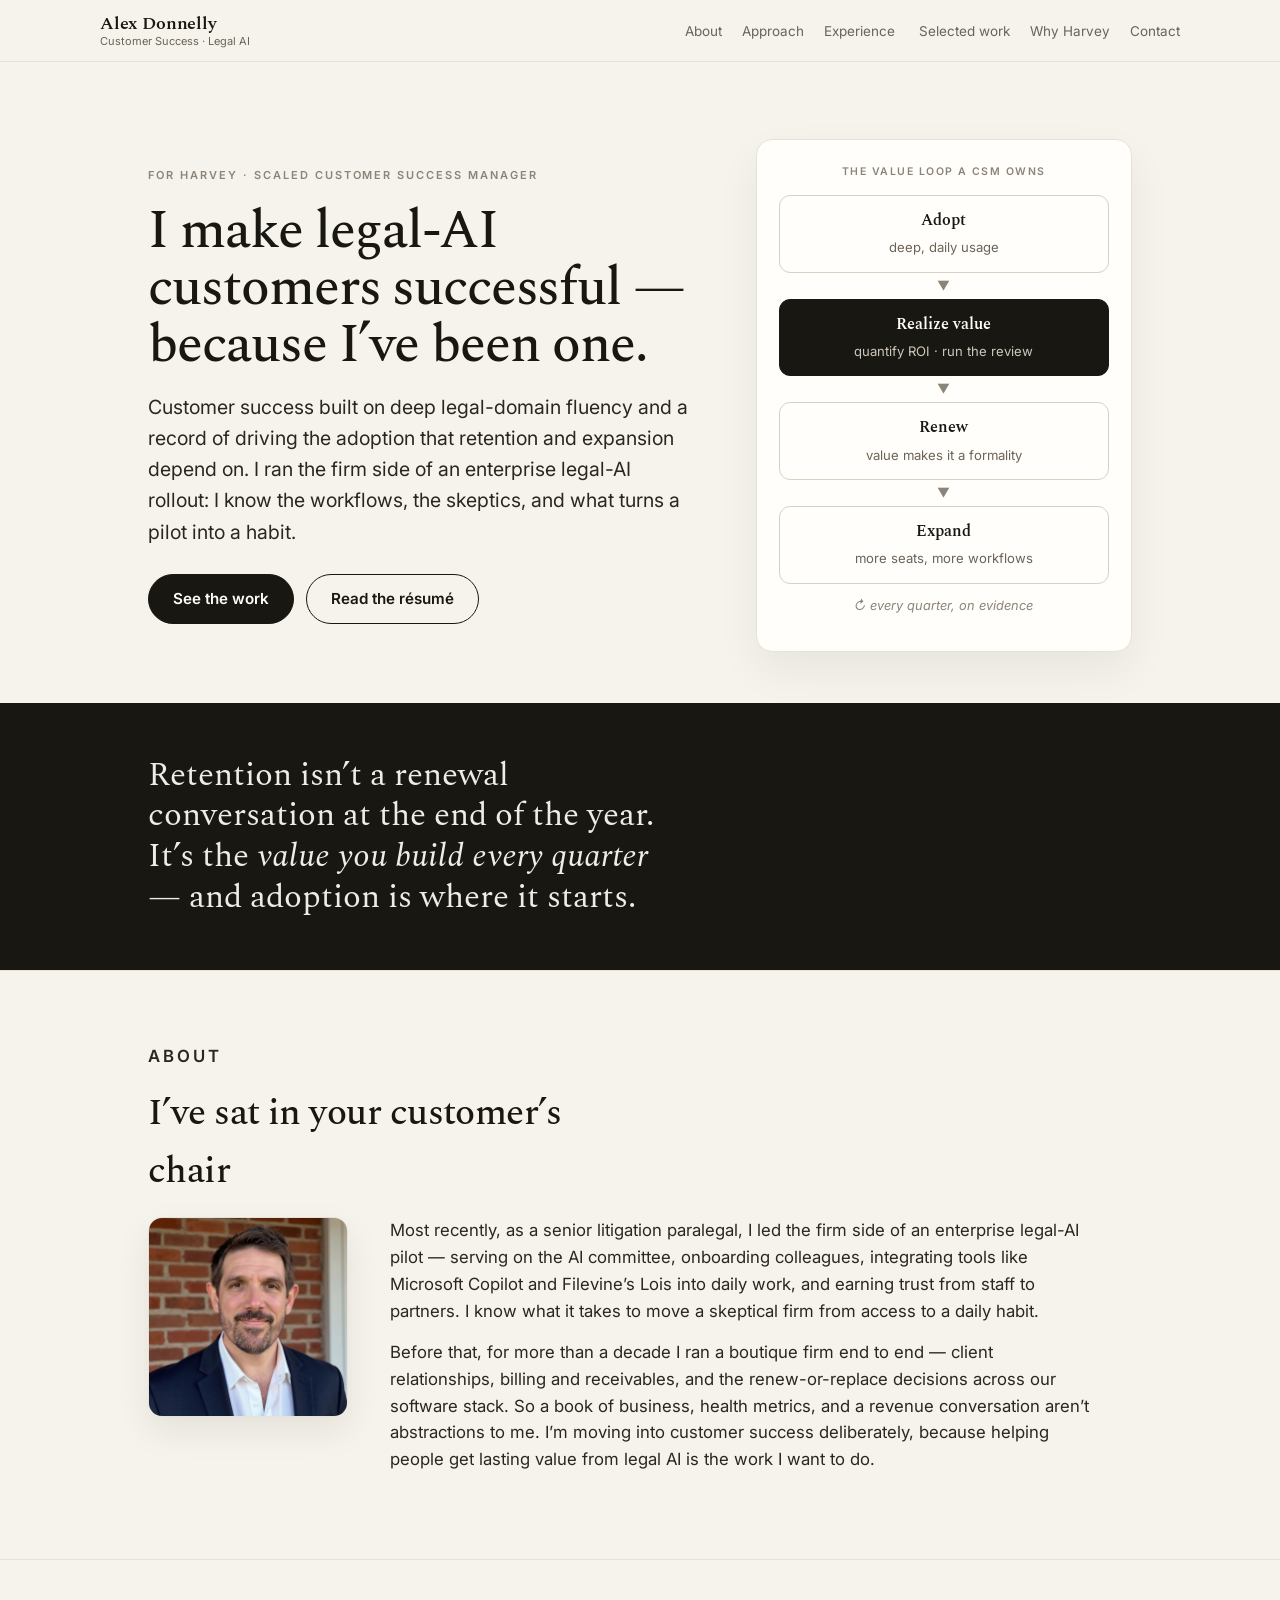
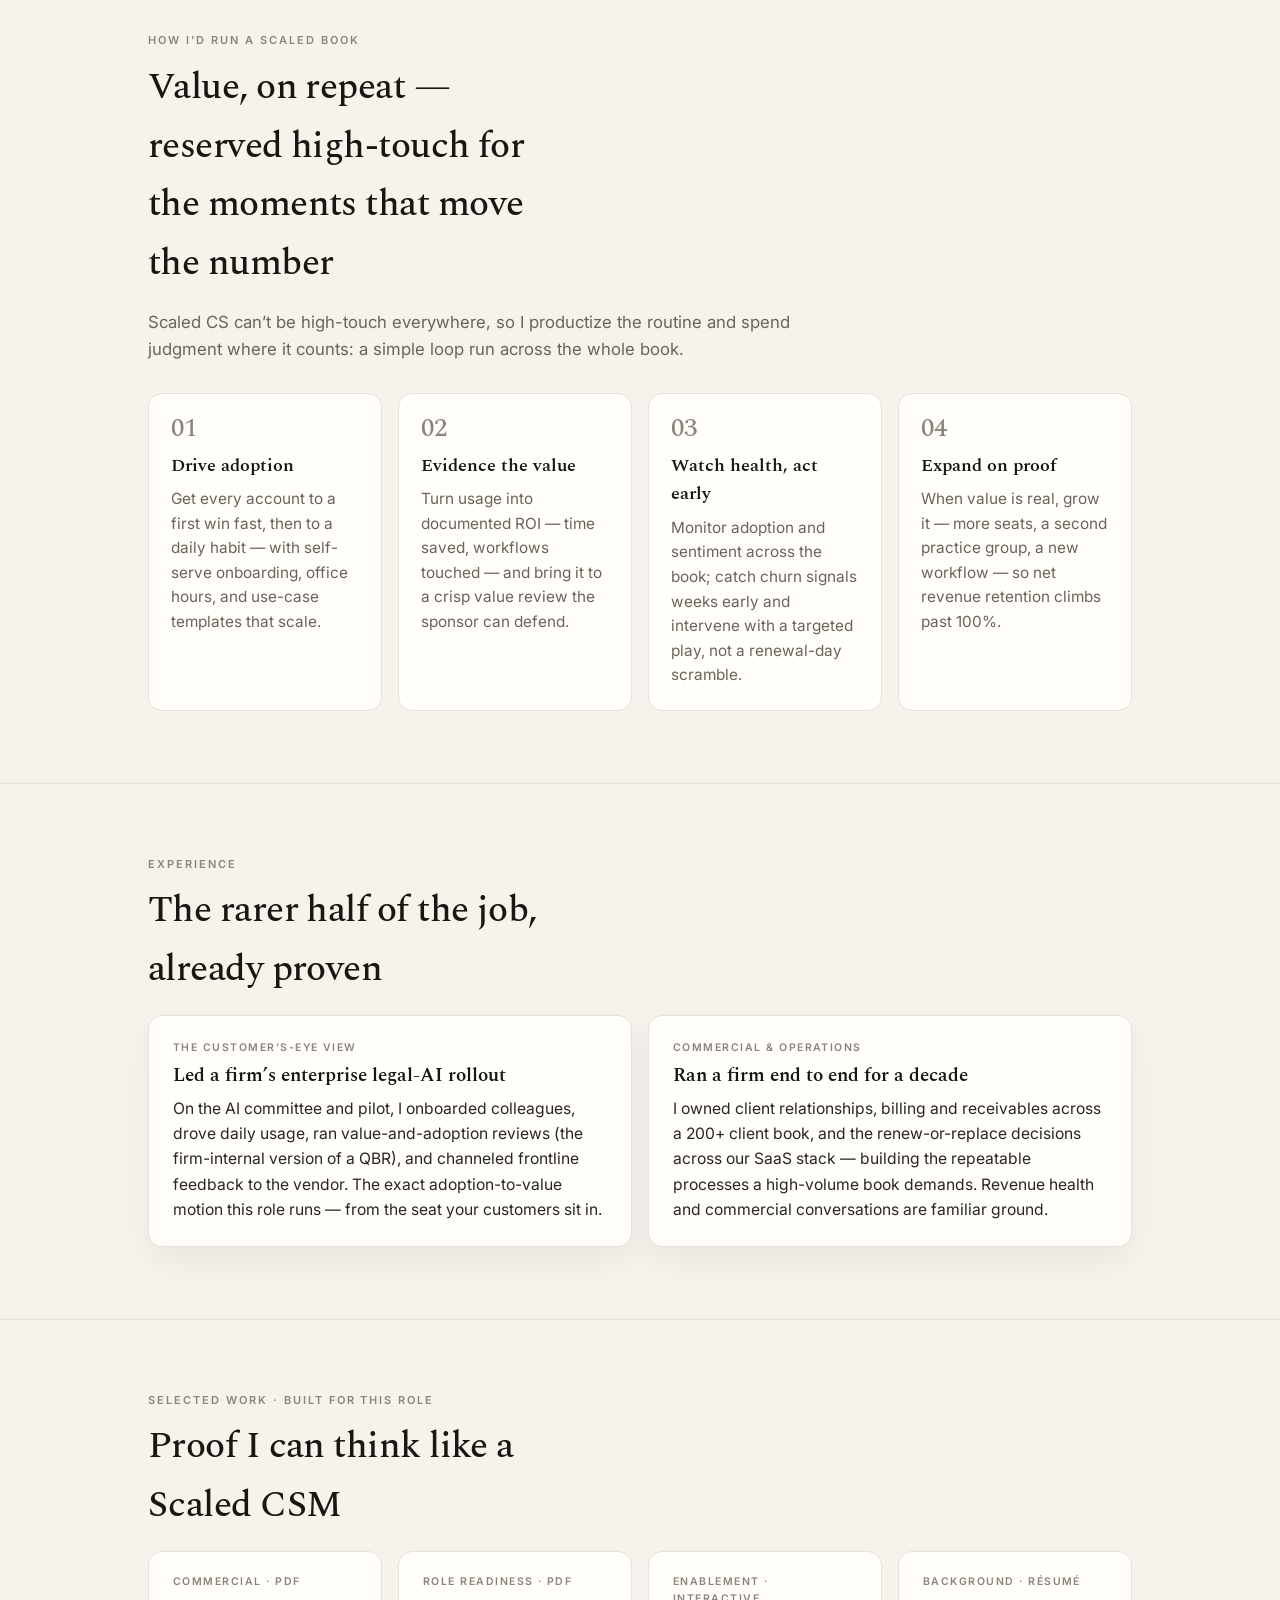
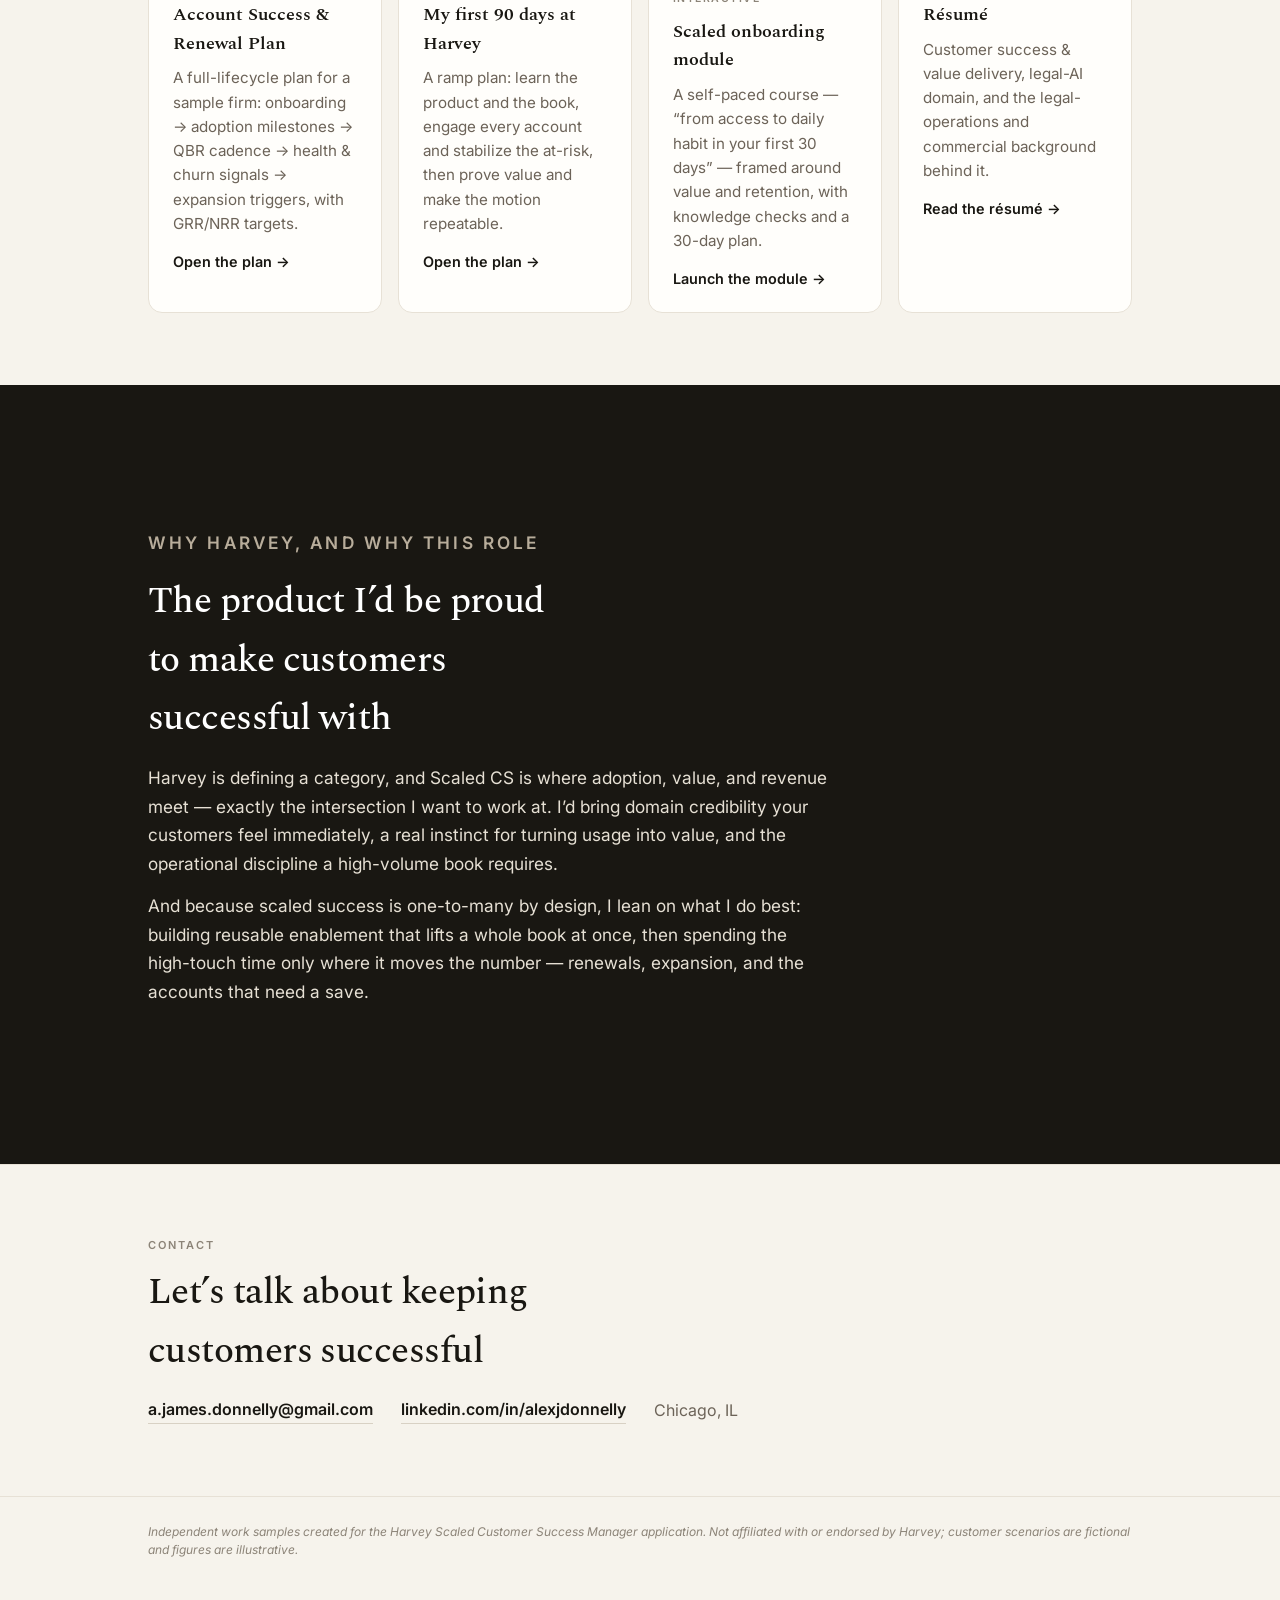
==== index.html @ f57d00ab "yes" ====
<!doctype html>
<html lang="en">
<head>
<meta charset="utf-8">
<meta name="viewport" content="width=device-width, initial-scale=1">
<title>Alex Donnelly — Customer Success for Legal AI</title>
<meta name="description" content="Customer success for legal AI: deep domain fluency plus a track record of driving the adoption that retention and expansion depend on. Application portfolio for Harvey's Scaled Customer Success Manager role.">
<link rel="preconnect" href="https://fonts.googleapis.com">
<link rel="preconnect" href="https://fonts.gstatic.com" crossorigin>
<link href="https://fonts.googleapis.com/css2?family=Spectral:wght@400;500;600&family=Inter:wght@400;500;600;700&display=swap" rel="stylesheet">
<style>
  :root{
    --ink:#191712;--ink-2:#23201a;--muted:#6c6358;--faint:#8c8478;--line:#e7e1d6;--line2:#d8d1c4;
    --bg:#f6f3ec;--paper:#fffefb;--tint:#efeadf;--cream:#efe9dd;
    --serif:'Spectral',Georgia,'Times New Roman',serif;
    --sans:'Inter',ui-sans-serif,system-ui,-apple-system,"Segoe UI",Arial,sans-serif;
  }
  *{box-sizing:border-box}
  html{scroll-behavior:smooth}
  body{margin:0;background:var(--bg);color:var(--ink);font-family:var(--sans);line-height:1.6;-webkit-font-smoothing:antialiased}
  a{color:inherit}
  .wrap{max-width:1080px;margin:0 auto;padding:0 clamp(20px,5vw,48px)}
  /* header */
  header.site{position:sticky;top:0;z-index:20;background:rgba(246,243,236,.9);backdrop-filter:blur(10px);border-bottom:1px solid var(--line)}
  .navrow{display:flex;align-items:center;justify-content:space-between;padding:14px 0}
  .logo{font-family:var(--serif);font-weight:600;font-size:18px;letter-spacing:-.01em;text-decoration:none;line-height:1.15}
  .logo small{display:block;font-family:var(--sans);font-weight:400;font-size:11px;color:var(--muted);letter-spacing:0}
  nav.main a{margin-left:20px;text-decoration:none;color:var(--muted);font-size:13.5px}
  nav.main a:hover{color:var(--ink)}
  @media(max-width:720px){nav.main{display:none}}
  /* buttons */
  .btn{display:inline-block;border-radius:99px;padding:12px 24px;font-weight:600;font-size:.95rem;text-decoration:none;border:1px solid var(--ink);transition:opacity .15s,background .15s}
  .btn.primary{background:var(--ink);color:var(--paper)}.btn.primary:hover{opacity:.88}
  .btn.ghost{background:none;color:var(--ink)}.btn.ghost:hover{background:var(--tint)}
  /* hero */
  .hero{display:grid;grid-template-columns:1.3fr .9fr;gap:clamp(28px,5vw,64px);align-items:center;padding:clamp(44px,6vw,80px) 0 clamp(34px,4vw,56px)}
  .eyebrow{font-size:11px;font-weight:600;letter-spacing:.18em;text-transform:uppercase;color:var(--faint);margin:0 0 18px}
  h1{font-family:var(--serif);font-weight:500;font-size:clamp(2rem,4.4vw,3.3rem);line-height:1.08;letter-spacing:-.02em;margin:0 0 18px}
  .lede{font-size:clamp(1.04rem,1.7vw,1.22rem);color:#2a2620;margin:0 0 26px;max-width:54ch}
  .btns{display:flex;flex-wrap:wrap;gap:12px}
  /* retention loop diagram */
  .loop{background:var(--paper);border:1px solid var(--line);border-radius:16px;padding:22px;box-shadow:0 18px 44px rgba(25,23,18,.06)}
  .loop .lk{font-size:10.5px;font-weight:600;letter-spacing:.14em;text-transform:uppercase;color:var(--faint);text-align:center;margin:2px 0 14px}
  .node{border:1px solid var(--line2);border-radius:11px;padding:12px 14px;text-align:center}
  .node strong{display:block;font-family:var(--serif);font-weight:600;font-size:1.02rem}
  .node span{font-size:.82rem;color:var(--muted)}
  .node.em{background:var(--ink);border-color:var(--ink)}
  .node.em strong{color:var(--paper)}.node.em span{color:#cfc8ba}
  .arrow{text-align:center;color:var(--faint);font-size:.8rem;line-height:1.1;margin:6px 0}
  .loop .repeat{text-align:center;font-size:.8rem;color:var(--faint);margin-top:12px;font-style:italic}
  @media(max-width:760px){.hero{grid-template-columns:1fr}.loop{max-width:420px}}
  /* bands */
  .band{background:var(--ink);color:#efece6}
  .band .wrap{padding:clamp(30px,4vw,52px) clamp(20px,5vw,48px)}
  .band p.statement{font-family:var(--serif);font-weight:400;font-size:clamp(1.3rem,2.6vw,2.05rem);line-height:1.25;margin:0;max-width:30ch}
  .band .statement em{font-style:italic}
  /* sections */
  section{padding:clamp(40px,6vw,72px) 0;border-top:1px solid var(--line)}
  .band{border-top:0}
  .sec-eyebrow{font-size:11px;font-weight:600;letter-spacing:.18em;text-transform:uppercase;color:var(--faint);margin:0 0 8px}
  h2{font-family:var(--serif);font-weight:500;font-size:clamp(1.55rem,3.2vw,2.3rem);letter-spacing:-.015em;margin:0 0 16px;max-width:22ch}
  .sec-lede{font-size:1.05rem;color:var(--muted);max-width:60ch;margin:0 0 30px}
  /* about */
  .about-layout{display:grid;grid-template-columns:200px 1fr;gap:clamp(22px,4vw,42px);align-items:start}
  .about-photo{width:100%;height:auto;border-radius:14px;border:1px solid var(--line);box-shadow:0 14px 34px rgba(25,23,18,.08)}
  .about p{font-size:1.05rem;color:#2a2620;max-width:64ch;margin:0 0 14px}
  @media(max-width:680px){.about-layout{grid-template-columns:1fr}.about-photo{max-width:190px}}
  /* numbered principle cards */
  .principles{display:grid;grid-template-columns:repeat(auto-fit,minmax(220px,1fr));gap:16px}
  .principle{background:var(--paper);border:1px solid var(--line);border-radius:14px;padding:22px}
  .principle .n{font-family:var(--serif);font-size:1.6rem;font-weight:500;color:var(--faint);line-height:1;margin:0 0 10px}
  .principle h3{font-family:var(--serif);font-weight:600;font-size:1.12rem;margin:0 0 7px}
  .principle p{margin:0;color:var(--muted);font-size:.96rem}
  /* experience tiles */
  .exp-grid{display:grid;grid-template-columns:repeat(auto-fit,minmax(280px,1fr));gap:16px}
  .exp{background:var(--paper);border:1px solid var(--line);border-radius:14px;padding:24px;box-shadow:0 14px 34px rgba(25,23,18,.05)}
  .exp .k{font-size:10.5px;font-weight:600;letter-spacing:.14em;text-transform:uppercase;color:var(--faint);margin:0 0 8px}
  .exp h3{font-family:var(--serif);font-weight:600;font-size:1.18rem;margin:0 0 9px;line-height:1.18}
  .exp p{margin:0 0 10px;color:#2a2620;font-size:.98rem}.exp p:last-child{margin-bottom:0}
  /* work tiles */
  .work{display:grid;grid-template-columns:repeat(auto-fit,minmax(230px,1fr));gap:16px}
  a.tile{display:flex;flex-direction:column;background:var(--paper);border:1px solid var(--line);border-radius:14px;padding:22px 24px;text-decoration:none;transition:border-color .15s,transform .15s,box-shadow .15s}
  a.tile:hover{border-color:var(--ink);transform:translateY(-3px);box-shadow:0 16px 36px rgba(25,23,18,.09)}
  .tile .k{font-size:10.5px;font-weight:600;letter-spacing:.14em;text-transform:uppercase;color:var(--faint);margin:0 0 10px}
  .tile h3{font-family:var(--serif);font-weight:600;font-size:1.12rem;margin:0 0 8px}
  .tile p{margin:0;color:var(--muted);font-size:.95rem}
  .tile .go{margin-top:14px;font-weight:600;font-size:.9rem}
  /* why (dark) */
  .why{background:var(--ink);color:#efece6;border-top:0}
  .why .wrap{padding:clamp(40px,6vw,72px) clamp(20px,5vw,48px)}
  .why .sec-eyebrow{color:#b8ad9b}
  .why h2{color:#fff}
  .why p{font-size:1.08rem;color:#e6e0d4;max-width:62ch;margin:0 0 14px;line-height:1.65}
  .why .note{font-size:.98rem;color:#c9c1b2;font-style:italic;border-left:2px solid #4a4439;padding-left:16px;margin-top:18px}
  /* contact */
  .contact{display:flex;flex-wrap:wrap;gap:14px 28px;align-items:center}
  .contact a{font-weight:600;text-decoration:none;border-bottom:1px solid var(--line2);padding-bottom:1px}
  .contact a:hover{border-color:var(--ink)}
  footer{border-top:1px solid var(--line);padding:26px 0 50px;color:var(--faint);font-size:12px;font-style:italic;line-height:1.5}
</style>
</head>
<body>
  <header class="site"><div class="wrap navrow">
    <a class="logo" href="#top">Alex Donnelly<small>Customer Success &middot; Legal AI</small></a>
    <nav class="main">
      <a href="#about">About</a><a href="#approach">Approach</a><a href="#experience">Experience</a>
      <a href="#work">Selected work</a><a href="#why">Why Harvey</a><a href="#contact">Contact</a>
    </nav>
  </div></header>

  <main id="top">
    <!-- HERO -->
    <div class="wrap">
      <section class="hero" style="border-top:0">
        <div>
          <p class="eyebrow">For Harvey &middot; Scaled Customer Success Manager</p>
          <h1>I make legal-AI customers successful &mdash; because I&rsquo;ve been one.</h1>
          <p class="lede">Customer success built on deep legal-domain fluency and a record of driving the adoption that retention and expansion depend on. I ran the firm side of an enterprise legal-AI rollout: I know the workflows, the skeptics, and what turns a pilot into a habit.</p>
          <div class="btns">
            <a class="btn primary" href="#work">See the work</a>
            <a class="btn ghost" href="resume.html">Read the r&eacute;sum&eacute;</a>
          </div>
        </div>
        <aside class="loop" aria-label="The customer value loop">
          <p class="lk">The value loop a CSM owns</p>
          <div class="node"><strong>Adopt</strong><span>deep, daily usage</span></div>
          <div class="arrow">&#9660;</div>
          <div class="node em"><strong>Realize value</strong><span>quantify ROI &middot; run the review</span></div>
          <div class="arrow">&#9660;</div>
          <div class="node"><strong>Renew</strong><span>value makes it a formality</span></div>
          <div class="arrow">&#9660;</div>
          <div class="node"><strong>Expand</strong><span>more seats, more workflows</span></div>
          <p class="repeat">&#8635; every quarter, on evidence</p>
        </aside>
      </section>
    </div>

    <!-- THESIS BAND -->
    <div class="band"><div class="wrap">
      <p class="statement">Retention isn&rsquo;t a renewal conversation at the end of the year. It&rsquo;s the <em>value you build every quarter</em> &mdash; and adoption is where it starts.</p>
    </div></div>

    <!-- ABOUT -->
    <section id="about"><div class="wrap about">
      <p class="sec-eyebrow">About</p>
      <h2>I&rsquo;ve sat in your customer&rsquo;s chair</h2>
      <div class="about-layout">
        <img class="about-photo" src="headshot.jpg" alt="Portrait of Alex Donnelly" width="200" height="200" loading="lazy">
        <div>
          <p>Most recently, as a senior litigation paralegal, I led the firm side of an enterprise legal-AI pilot &mdash; serving on the AI committee, onboarding colleagues, integrating tools like Microsoft Copilot and Filevine&rsquo;s Lois into daily work, and earning trust from staff to partners. I know what it takes to move a skeptical firm from access to a daily habit.</p>
          <p>Before that, for more than a decade I ran a boutique firm end to end &mdash; client relationships, billing and receivables, and the renew-or-replace decisions across our software stack. So a book of business, health metrics, and a revenue conversation aren&rsquo;t abstractions to me. I&rsquo;m moving into customer success deliberately, because helping people get lasting value from legal AI is the work I want to do.</p>
        </div>
      </div>
    </div></section>

    <!-- APPROACH -->
    <section id="approach"><div class="wrap">
      <p class="sec-eyebrow">How I&rsquo;d run a scaled book</p>
      <h2>Value, on repeat &mdash; reserved high-touch for the moments that move the number</h2>
      <p class="sec-lede">Scaled CS can&rsquo;t be high-touch everywhere, so I productize the routine and spend judgment where it counts: a simple loop run across the whole book.</p>
      <div class="principles">
        <div class="principle"><p class="n">01</p><h3>Drive adoption</h3><p>Get every account to a first win fast, then to a daily habit &mdash; with self-serve onboarding, office hours, and use-case templates that scale.</p></div>
        <div class="principle"><p class="n">02</p><h3>Evidence the value</h3><p>Turn usage into documented ROI &mdash; time saved, workflows touched &mdash; and bring it to a crisp value review the sponsor can defend.</p></div>
        <div class="principle"><p class="n">03</p><h3>Watch health, act early</h3><p>Monitor adoption and sentiment across the book; catch churn signals weeks early and intervene with a targeted play, not a renewal-day scramble.</p></div>
        <div class="principle"><p class="n">04</p><h3>Expand on proof</h3><p>When value is real, grow it &mdash; more seats, a second practice group, a new workflow &mdash; so net revenue retention climbs past 100%.</p></div>
      </div>
    </div></section>

    <!-- EXPERIENCE -->
    <section id="experience"><div class="wrap">
      <p class="sec-eyebrow">Experience</p>
      <h2>The rarer half of the job, already proven</h2>
      <div class="exp-grid">
        <article class="exp">
          <p class="k">The customer&rsquo;s-eye view</p>
          <h3>Led a firm&rsquo;s enterprise legal-AI rollout</h3>
          <p>On the AI committee and pilot, I onboarded colleagues, drove daily usage, ran value-and-adoption reviews (the firm-internal version of a QBR), and channeled frontline feedback to the vendor. The exact adoption-to-value motion this role runs &mdash; from the seat your customers sit in.</p>
        </article>
        <article class="exp">
          <p class="k">Commercial &amp; operations</p>
          <h3>Ran a firm end to end for a decade</h3>
          <p>I owned client relationships, billing and receivables across a 200+ client book, and the renew-or-replace decisions across our SaaS stack &mdash; building the repeatable processes a high-volume book demands. Revenue health and commercial conversations are familiar ground.</p>
        </article>
      </div>
    </div></section>

    <!-- SELECTED WORK -->
    <section id="work"><div class="wrap">
      <p class="sec-eyebrow">Selected work &middot; built for this role</p>
      <h2>Proof I can think like a Scaled CSM</h2>
      <div class="work">
        <a class="tile" href="account-success-plan.pdf">
          <span class="k">Commercial &middot; PDF</span>
          <h3>Account Success &amp; Renewal Plan</h3>
          <p>A full-lifecycle plan for a sample firm: onboarding &rarr; adoption milestones &rarr; QBR cadence &rarr; health &amp; churn signals &rarr; expansion triggers, with GRR/NRR targets.</p>
          <span class="go">Open the plan &rarr;</span>
        </a>
        <a class="tile" href="first-90-days.pdf">
          <span class="k">Role readiness &middot; PDF</span>
          <h3>My first 90 days at Harvey</h3>
          <p>A ramp plan: learn the product and the book, engage every account and stabilize the at-risk, then prove value and make the motion repeatable.</p>
          <span class="go">Open the plan &rarr;</span>
        </a>
        <a class="tile" href="onboarding-module.html">
          <span class="k">Enablement &middot; Interactive</span>
          <h3>Scaled onboarding module</h3>
          <p>A self-paced course &mdash; &ldquo;from access to daily habit in your first 30 days&rdquo; &mdash; framed around value and retention, with knowledge checks and a 30-day plan.</p>
          <span class="go">Launch the module &rarr;</span>
        </a>
        <a class="tile" href="resume.html">
          <span class="k">Background &middot; R&eacute;sum&eacute;</span>
          <h3>R&eacute;sum&eacute;</h3>
          <p>Customer success &amp; value delivery, legal-AI domain, and the legal-operations and commercial background behind it.</p>
          <span class="go">Read the r&eacute;sum&eacute; &rarr;</span>
        </a>
      </div>
    </div></section>

    <!-- WHY (dark) -->
    <section id="why" class="why"><div class="wrap">
      <p class="sec-eyebrow">Why Harvey, and why this role</p>
      <h2>The product I&rsquo;d be proud to make customers successful with</h2>
      <p>Harvey is defining a category, and Scaled CS is where adoption, value, and revenue meet &mdash; exactly the intersection I want to work at. I&rsquo;d bring domain credibility your customers feel immediately, a real instinct for turning usage into value, and the operational discipline a high-volume book requires.</p>
      <p>And because scaled success is one-to-many by design, I lean on what I do best: building reusable enablement that lifts a whole book at once, then spending the high-touch time only where it moves the number &mdash; renewals, expansion, and the accounts that need a save.</p>
    </div></section>

    <!-- CONTACT -->
    <section id="contact"><div class="wrap">
      <p class="sec-eyebrow">Contact</p>
      <h2>Let&rsquo;s talk about keeping customers successful</h2>
      <div class="contact">
        <a href="mailto:a.james.donnelly@gmail.com">a.james.donnelly@gmail.com</a>
        <a href="https://www.linkedin.com/in/alexjdonnelly">linkedin.com/in/alexjdonnelly</a>
        <span style="color:var(--muted)">Chicago, IL</span>
      </div>
    </div></section>
  </main>

  <footer><div class="wrap">
    Independent work samples created for the Harvey Scaled Customer Success Manager application. Not affiliated with or endorsed by Harvey; customer scenarios are fictional and figures are illustrative.
  </div></footer>
</body>
</html>
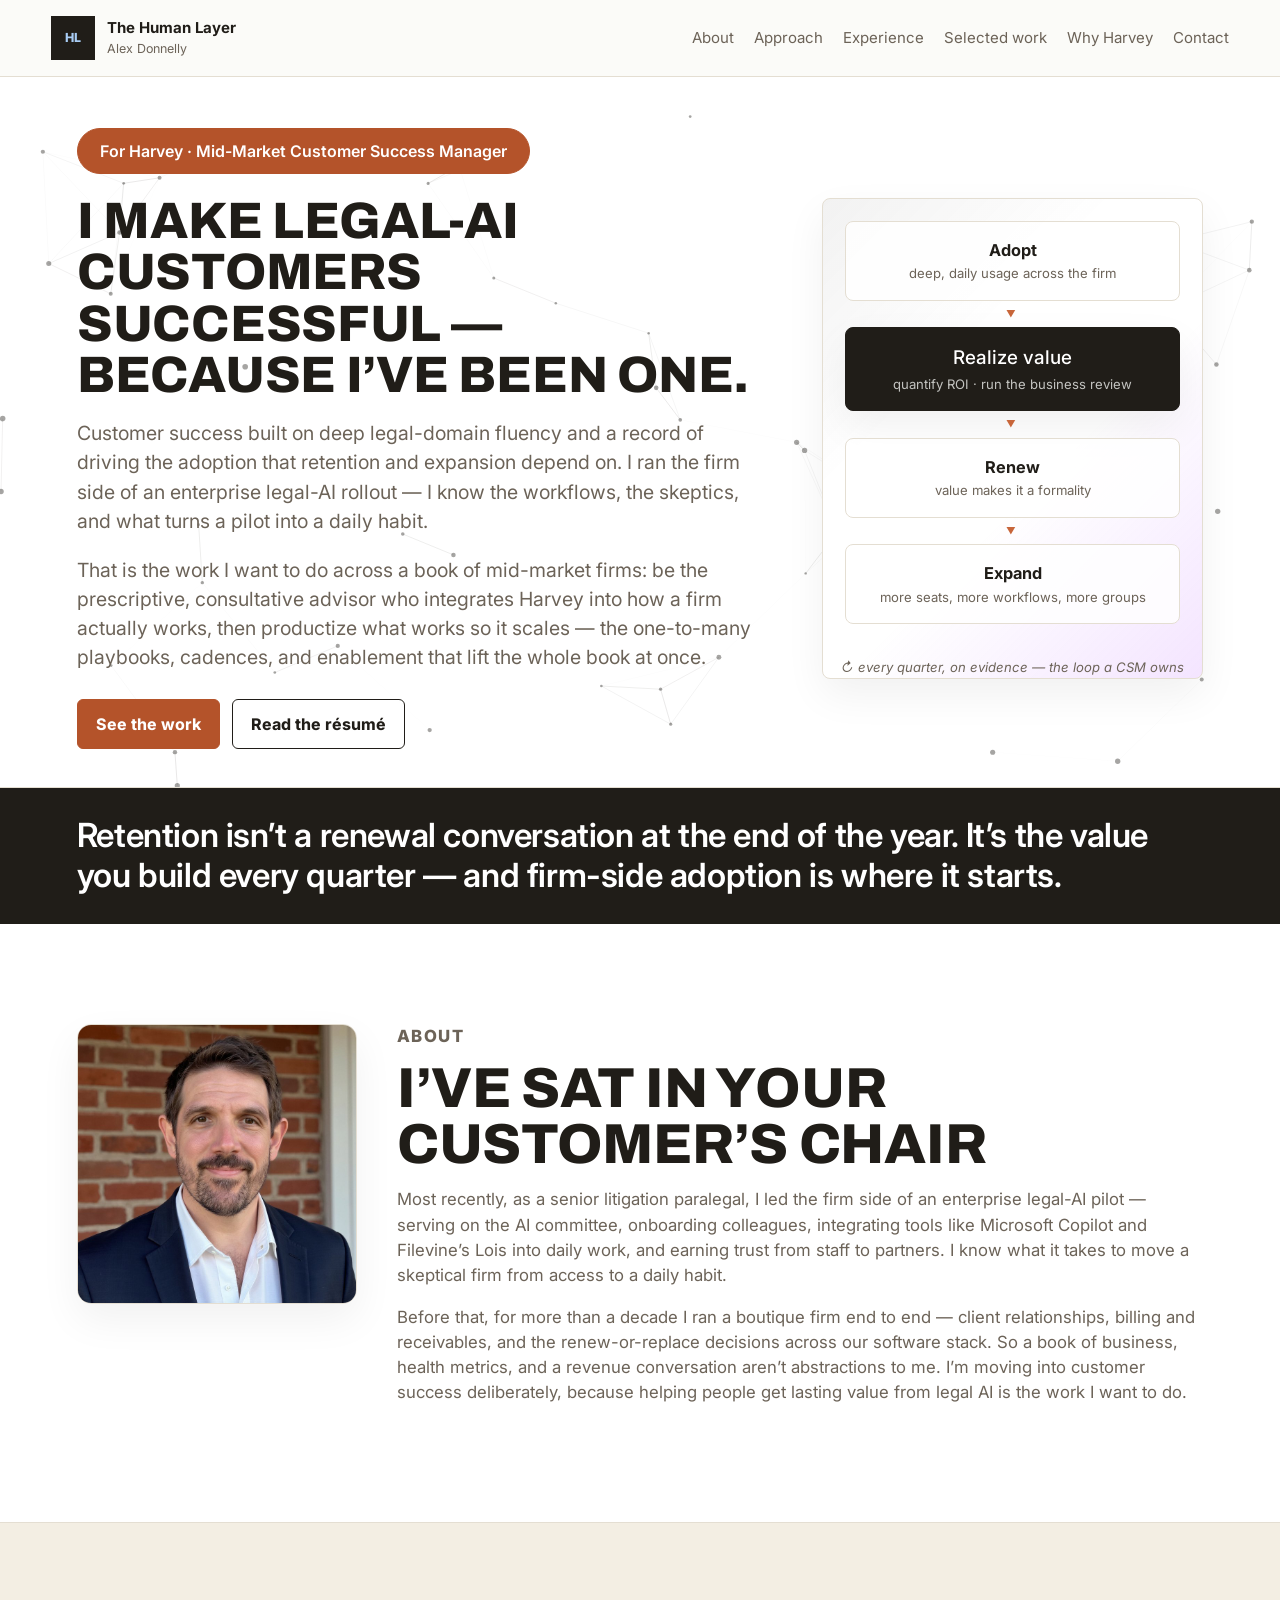
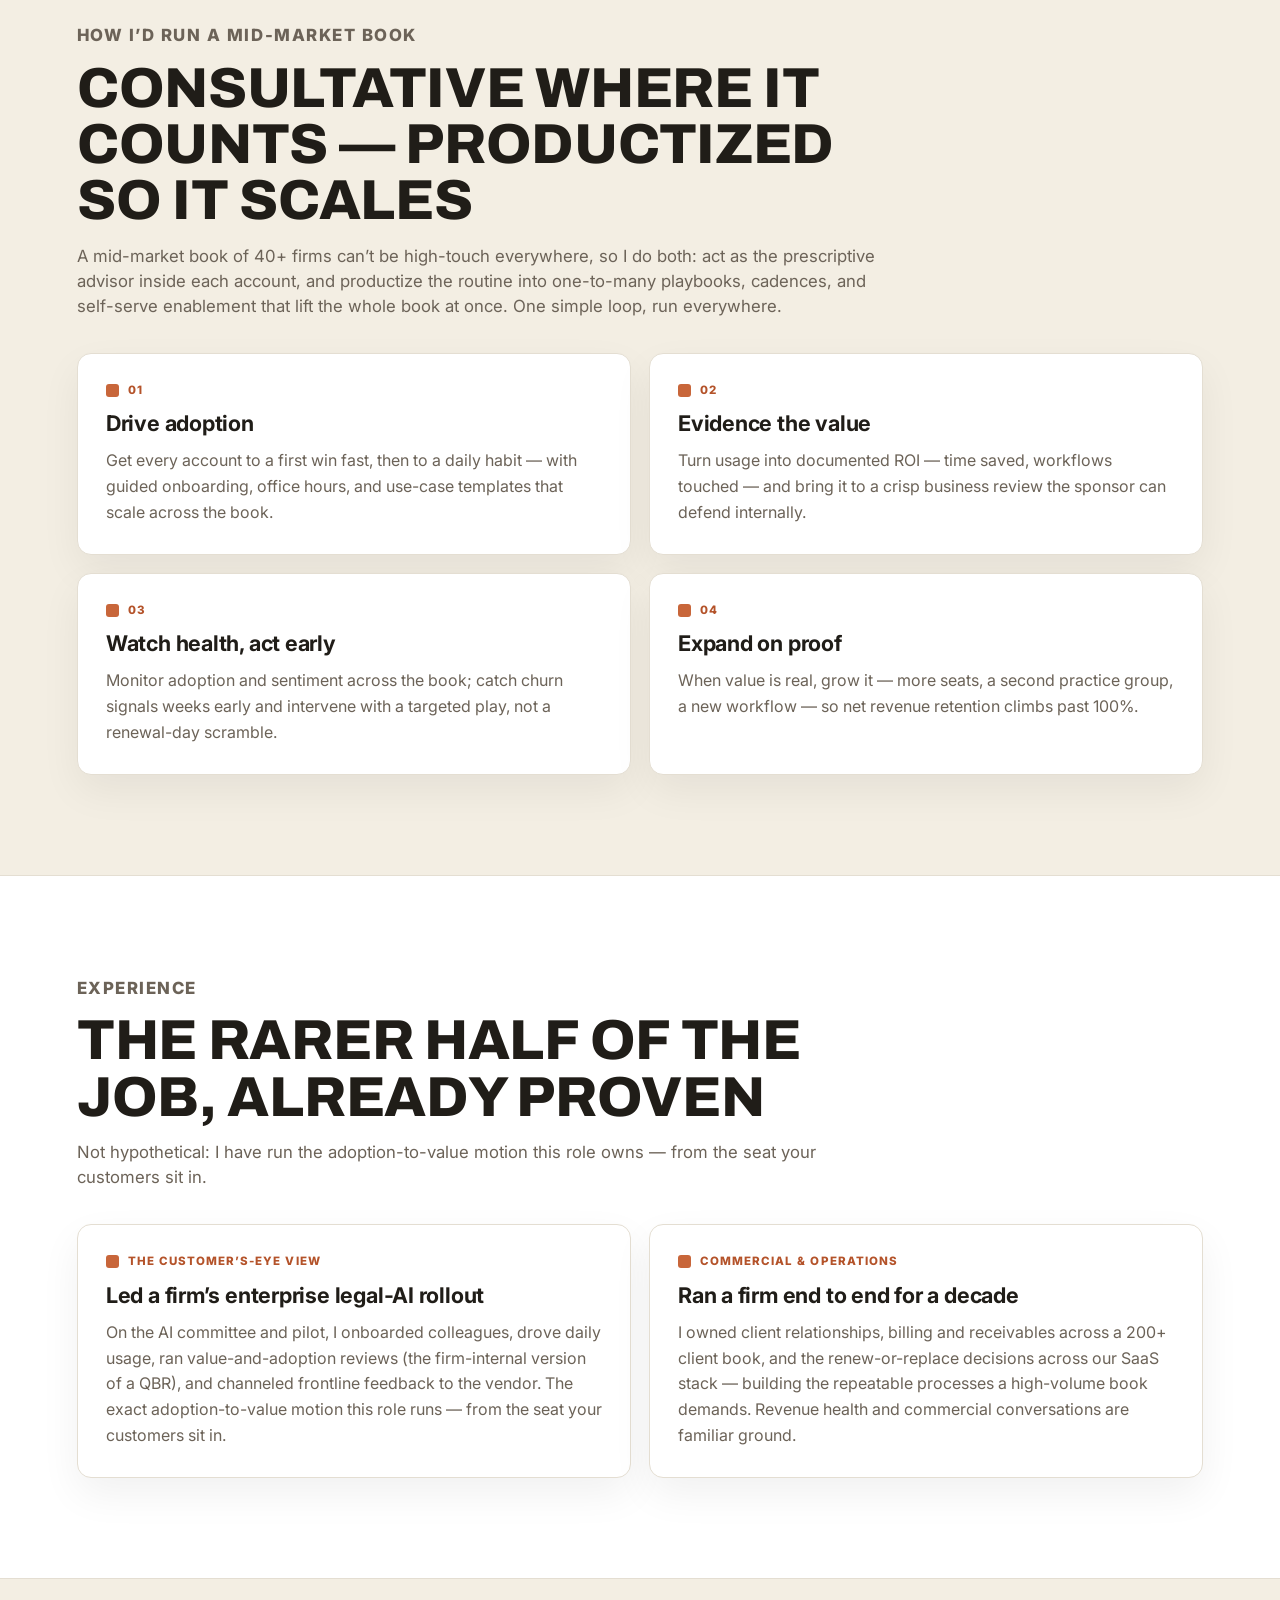
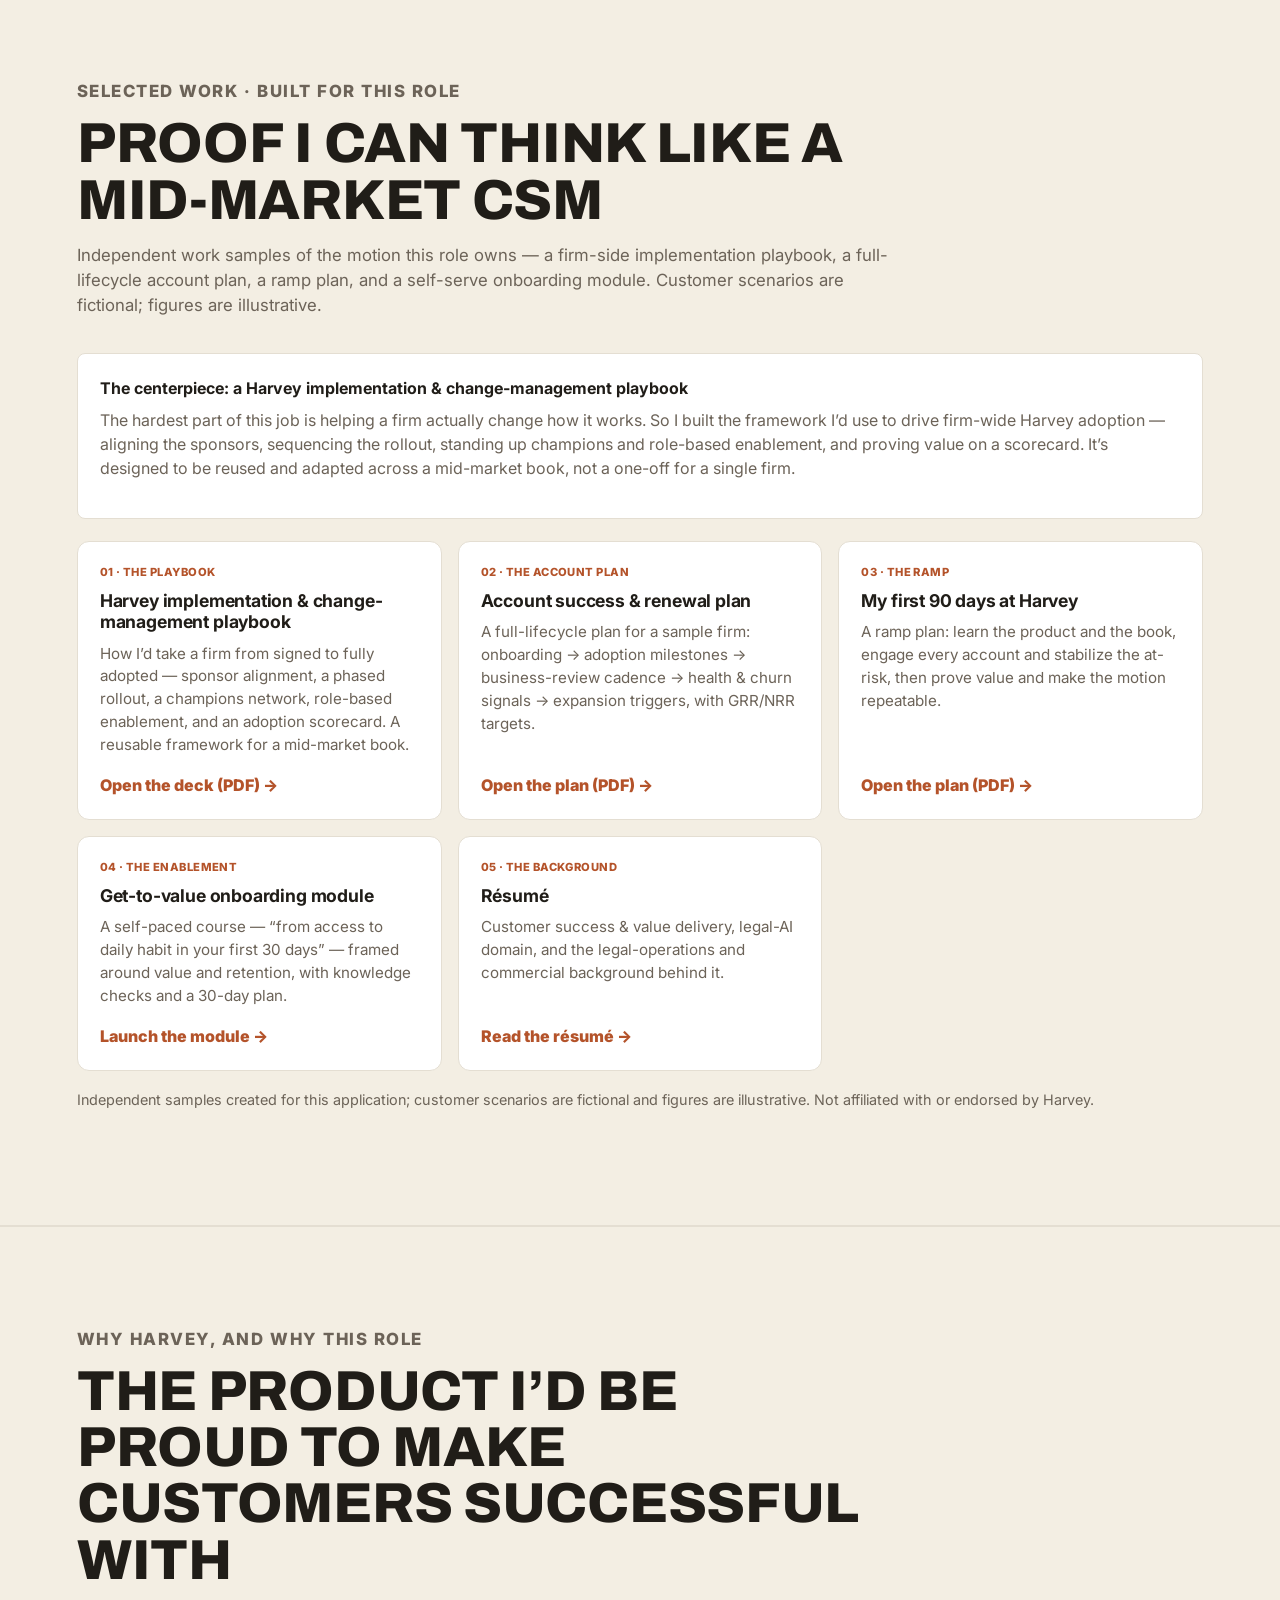
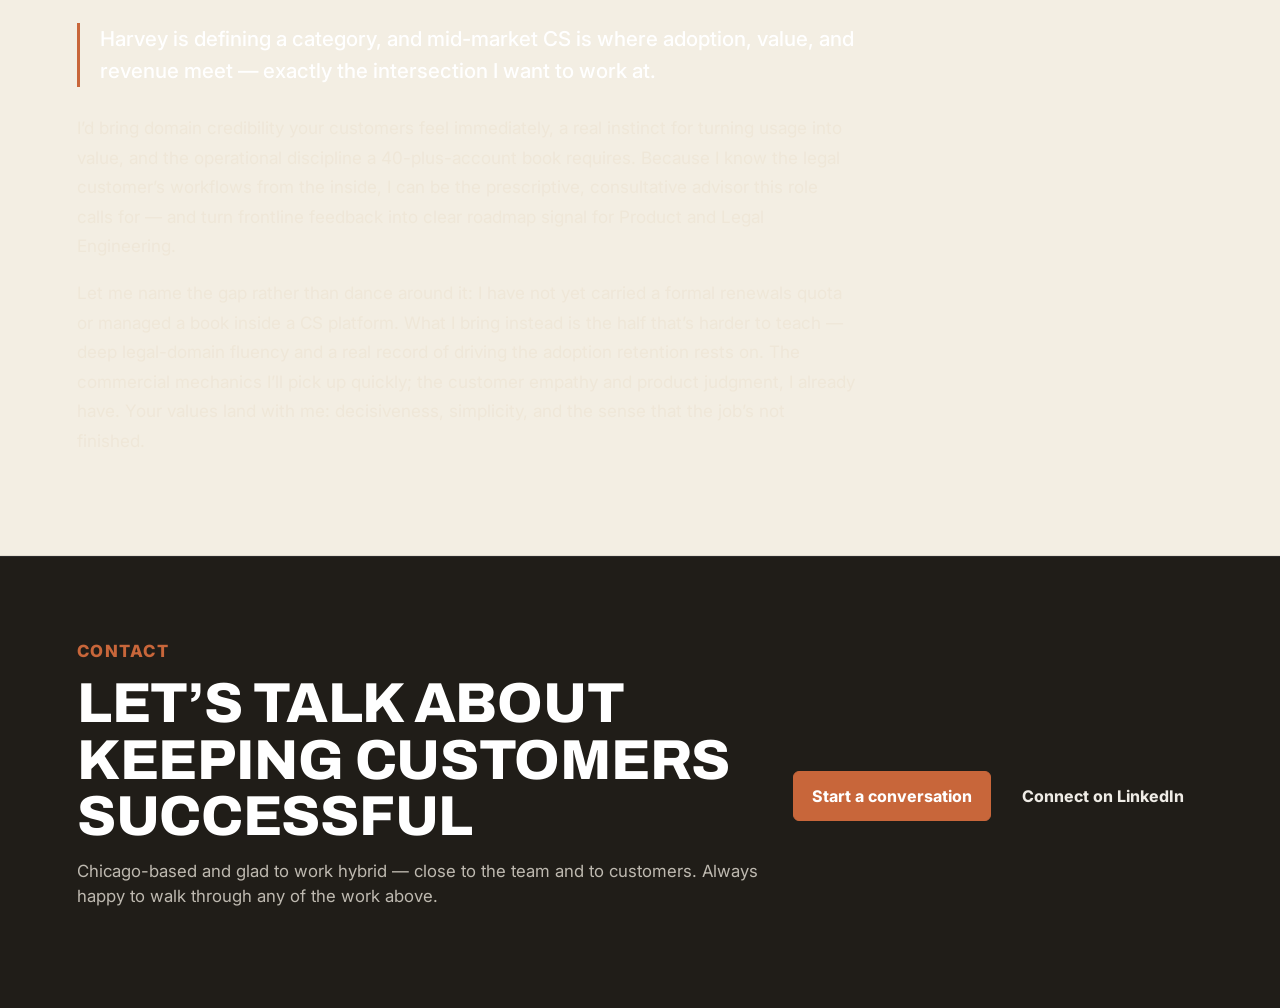
==== commit 3065117b: "Rebuild Harvey CSM package on current design system (warm palette); add Harvey implementation & chan" ====
--- a/index.html
+++ b/index.html
@@ -1,243 +1,377 @@
 <!doctype html>
 <html lang="en">
-<head>
-<meta charset="utf-8">
-<meta name="viewport" content="width=device-width, initial-scale=1">
-<title>Alex Donnelly — Customer Success for Legal AI</title>
-<meta name="description" content="Customer success for legal AI: deep domain fluency plus a track record of driving the adoption that retention and expansion depend on. Application portfolio for Harvey's Scaled Customer Success Manager role.">
-<link rel="preconnect" href="https://fonts.googleapis.com">
-<link rel="preconnect" href="https://fonts.gstatic.com" crossorigin>
-<link href="https://fonts.googleapis.com/css2?family=Spectral:wght@400;500;600&family=Inter:wght@400;500;600;700&display=swap" rel="stylesheet">
-<style>
-  :root{
-    --ink:#191712;--ink-2:#23201a;--muted:#6c6358;--faint:#8c8478;--line:#e7e1d6;--line2:#d8d1c4;
-    --bg:#f6f3ec;--paper:#fffefb;--tint:#efeadf;--cream:#efe9dd;
-    --serif:'Spectral',Georgia,'Times New Roman',serif;
-    --sans:'Inter',ui-sans-serif,system-ui,-apple-system,"Segoe UI",Arial,sans-serif;
-  }
-  *{box-sizing:border-box}
-  html{scroll-behavior:smooth}
-  body{margin:0;background:var(--bg);color:var(--ink);font-family:var(--sans);line-height:1.6;-webkit-font-smoothing:antialiased}
-  a{color:inherit}
-  .wrap{max-width:1080px;margin:0 auto;padding:0 clamp(20px,5vw,48px)}
-  /* header */
-  header.site{position:sticky;top:0;z-index:20;background:rgba(246,243,236,.9);backdrop-filter:blur(10px);border-bottom:1px solid var(--line)}
-  .navrow{display:flex;align-items:center;justify-content:space-between;padding:14px 0}
-  .logo{font-family:var(--serif);font-weight:600;font-size:18px;letter-spacing:-.01em;text-decoration:none;line-height:1.15}
-  .logo small{display:block;font-family:var(--sans);font-weight:400;font-size:11px;color:var(--muted);letter-spacing:0}
-  nav.main a{margin-left:20px;text-decoration:none;color:var(--muted);font-size:13.5px}
-  nav.main a:hover{color:var(--ink)}
-  @media(max-width:720px){nav.main{display:none}}
-  /* buttons */
-  .btn{display:inline-block;border-radius:99px;padding:12px 24px;font-weight:600;font-size:.95rem;text-decoration:none;border:1px solid var(--ink);transition:opacity .15s,background .15s}
-  .btn.primary{background:var(--ink);color:var(--paper)}.btn.primary:hover{opacity:.88}
-  .btn.ghost{background:none;color:var(--ink)}.btn.ghost:hover{background:var(--tint)}
-  /* hero */
-  .hero{display:grid;grid-template-columns:1.3fr .9fr;gap:clamp(28px,5vw,64px);align-items:center;padding:clamp(44px,6vw,80px) 0 clamp(34px,4vw,56px)}
-  .eyebrow{font-size:11px;font-weight:600;letter-spacing:.18em;text-transform:uppercase;color:var(--faint);margin:0 0 18px}
-  h1{font-family:var(--serif);font-weight:500;font-size:clamp(2rem,4.4vw,3.3rem);line-height:1.08;letter-spacing:-.02em;margin:0 0 18px}
-  .lede{font-size:clamp(1.04rem,1.7vw,1.22rem);color:#2a2620;margin:0 0 26px;max-width:54ch}
-  .btns{display:flex;flex-wrap:wrap;gap:12px}
-  /* retention loop diagram */
-  .loop{background:var(--paper);border:1px solid var(--line);border-radius:16px;padding:22px;box-shadow:0 18px 44px rgba(25,23,18,.06)}
-  .loop .lk{font-size:10.5px;font-weight:600;letter-spacing:.14em;text-transform:uppercase;color:var(--faint);text-align:center;margin:2px 0 14px}
-  .node{border:1px solid var(--line2);border-radius:11px;padding:12px 14px;text-align:center}
-  .node strong{display:block;font-family:var(--serif);font-weight:600;font-size:1.02rem}
-  .node span{font-size:.82rem;color:var(--muted)}
-  .node.em{background:var(--ink);border-color:var(--ink)}
-  .node.em strong{color:var(--paper)}.node.em span{color:#cfc8ba}
-  .arrow{text-align:center;color:var(--faint);font-size:.8rem;line-height:1.1;margin:6px 0}
-  .loop .repeat{text-align:center;font-size:.8rem;color:var(--faint);margin-top:12px;font-style:italic}
-  @media(max-width:760px){.hero{grid-template-columns:1fr}.loop{max-width:420px}}
-  /* bands */
-  .band{background:var(--ink);color:#efece6}
-  .band .wrap{padding:clamp(30px,4vw,52px) clamp(20px,5vw,48px)}
-  .band p.statement{font-family:var(--serif);font-weight:400;font-size:clamp(1.3rem,2.6vw,2.05rem);line-height:1.25;margin:0;max-width:30ch}
-  .band .statement em{font-style:italic}
-  /* sections */
-  section{padding:clamp(40px,6vw,72px) 0;border-top:1px solid var(--line)}
-  .band{border-top:0}
-  .sec-eyebrow{font-size:11px;font-weight:600;letter-spacing:.18em;text-transform:uppercase;color:var(--faint);margin:0 0 8px}
-  h2{font-family:var(--serif);font-weight:500;font-size:clamp(1.55rem,3.2vw,2.3rem);letter-spacing:-.015em;margin:0 0 16px;max-width:22ch}
-  .sec-lede{font-size:1.05rem;color:var(--muted);max-width:60ch;margin:0 0 30px}
-  /* about */
-  .about-layout{display:grid;grid-template-columns:200px 1fr;gap:clamp(22px,4vw,42px);align-items:start}
-  .about-photo{width:100%;height:auto;border-radius:14px;border:1px solid var(--line);box-shadow:0 14px 34px rgba(25,23,18,.08)}
-  .about p{font-size:1.05rem;color:#2a2620;max-width:64ch;margin:0 0 14px}
-  @media(max-width:680px){.about-layout{grid-template-columns:1fr}.about-photo{max-width:190px}}
-  /* numbered principle cards */
-  .principles{display:grid;grid-template-columns:repeat(auto-fit,minmax(220px,1fr));gap:16px}
-  .principle{background:var(--paper);border:1px solid var(--line);border-radius:14px;padding:22px}
-  .principle .n{font-family:var(--serif);font-size:1.6rem;font-weight:500;color:var(--faint);line-height:1;margin:0 0 10px}
-  .principle h3{font-family:var(--serif);font-weight:600;font-size:1.12rem;margin:0 0 7px}
-  .principle p{margin:0;color:var(--muted);font-size:.96rem}
-  /* experience tiles */
-  .exp-grid{display:grid;grid-template-columns:repeat(auto-fit,minmax(280px,1fr));gap:16px}
-  .exp{background:var(--paper);border:1px solid var(--line);border-radius:14px;padding:24px;box-shadow:0 14px 34px rgba(25,23,18,.05)}
-  .exp .k{font-size:10.5px;font-weight:600;letter-spacing:.14em;text-transform:uppercase;color:var(--faint);margin:0 0 8px}
-  .exp h3{font-family:var(--serif);font-weight:600;font-size:1.18rem;margin:0 0 9px;line-height:1.18}
-  .exp p{margin:0 0 10px;color:#2a2620;font-size:.98rem}.exp p:last-child{margin-bottom:0}
-  /* work tiles */
-  .work{display:grid;grid-template-columns:repeat(auto-fit,minmax(230px,1fr));gap:16px}
-  a.tile{display:flex;flex-direction:column;background:var(--paper);border:1px solid var(--line);border-radius:14px;padding:22px 24px;text-decoration:none;transition:border-color .15s,transform .15s,box-shadow .15s}
-  a.tile:hover{border-color:var(--ink);transform:translateY(-3px);box-shadow:0 16px 36px rgba(25,23,18,.09)}
-  .tile .k{font-size:10.5px;font-weight:600;letter-spacing:.14em;text-transform:uppercase;color:var(--faint);margin:0 0 10px}
-  .tile h3{font-family:var(--serif);font-weight:600;font-size:1.12rem;margin:0 0 8px}
-  .tile p{margin:0;color:var(--muted);font-size:.95rem}
-  .tile .go{margin-top:14px;font-weight:600;font-size:.9rem}
-  /* why (dark) */
-  .why{background:var(--ink);color:#efece6;border-top:0}
-  .why .wrap{padding:clamp(40px,6vw,72px) clamp(20px,5vw,48px)}
-  .why .sec-eyebrow{color:#b8ad9b}
-  .why h2{color:#fff}
-  .why p{font-size:1.08rem;color:#e6e0d4;max-width:62ch;margin:0 0 14px;line-height:1.65}
-  .why .note{font-size:.98rem;color:#c9c1b2;font-style:italic;border-left:2px solid #4a4439;padding-left:16px;margin-top:18px}
-  /* contact */
-  .contact{display:flex;flex-wrap:wrap;gap:14px 28px;align-items:center}
-  .contact a{font-weight:600;text-decoration:none;border-bottom:1px solid var(--line2);padding-bottom:1px}
-  .contact a:hover{border-color:var(--ink)}
-  footer{border-top:1px solid var(--line);padding:26px 0 50px;color:var(--faint);font-size:12px;font-style:italic;line-height:1.5}
-</style>
-</head>
-<body>
-  <header class="site"><div class="wrap navrow">
-    <a class="logo" href="#top">Alex Donnelly<small>Customer Success &middot; Legal AI</small></a>
-    <nav class="main">
-      <a href="#about">About</a><a href="#approach">Approach</a><a href="#experience">Experience</a>
-      <a href="#work">Selected work</a><a href="#why">Why Harvey</a><a href="#contact">Contact</a>
-    </nav>
-  </div></header>
-
-  <main id="top">
-    <!-- HERO -->
-    <div class="wrap">
-      <section class="hero" style="border-top:0">
+  <head>
+    <meta charset="utf-8">
+    <meta name="viewport" content="width=device-width, initial-scale=1">
+    <title>The Human Layer | Alex Donnelly — Customer Success for Legal AI</title>
+    <meta
+      name="description"
+      content="Customer success for legal AI: deep legal-domain fluency plus a record of driving the firm-side adoption that retention and expansion depend on. Application portfolio for Harvey's Mid-Market Customer Success Manager role."
+    >
+    <link rel="icon" href="favicon.svg" type="image/svg+xml">
+    <link rel="icon" href="favicon.png" sizes="48x48">
+    <link rel="apple-touch-icon" href="apple-touch-icon.png">
+    <link rel="preconnect" href="https://fonts.googleapis.com">
+    <link rel="preconnect" href="https://fonts.gstatic.com" crossorigin>
+    <link href="https://fonts.googleapis.com/css2?family=Archivo:wght@600;700;800&family=Inter:wght@400;500;600;700;800&display=swap" rel="stylesheet">
+    <link rel="stylesheet" href="styles.css?v=1">
+    <style>
+      .why .prose { max-width: 780px; }
+      .why .prose p { margin: 0 0 1.05em; color: #efe7d8; font-size: 1.07rem; line-height: 1.72; }
+      .why .prose p:last-child { margin-bottom: 0; }
+      .why .prose p.lead { color: #ffffff; font-size: 1.28rem; line-height: 1.55; font-weight: 500; border-left: 3px solid var(--brand); padding-left: 20px; margin-bottom: 1.3em; }
+      .hero { position: relative; overflow: hidden; }
+      .hero > .hero-copy, .hero > .systems-panel { position: relative; z-index: 1; }
+      #netbg { position: absolute; inset: 0; width: 100%; height: 100%; z-index: 0; pointer-events: none; }
+      .loop-caption { text-align: center; font-size: 0.82rem; color: var(--muted); font-style: italic; margin: 12px 0 0; }
+    </style>
+  </head>
+  <body>
+    <header class="site-header">
+      <a class="brand" href="#top" aria-label="The Human Layer home">
+        <span class="brand-mark" aria-hidden="true">HL</span>
+        <span>
+          <strong>The Human Layer</strong>
+          <small>Alex Donnelly</small>
+        </span>
+      </a>
+      <nav class="nav" aria-label="Primary navigation">
+        <a href="#about">About</a>
+        <a href="#approach">Approach</a>
+        <a href="#experience">Experience</a>
+        <a href="#work">Selected work</a>
+        <a href="#why">Why Harvey</a>
+        <a href="#contact">Contact</a>
+      </nav>
+    </header>
+
+    <main id="top">
+      <section class="hero">
+        <canvas id="netbg" aria-hidden="true"></canvas>
+        <div class="hero-copy">
+          <p class="eyebrow">For Harvey &middot; Mid-Market Customer Success Manager</p>
+          <h1>I make legal-AI customers successful &mdash; because I&rsquo;ve been one.</h1>
+          <p class="lede">
+            Customer success built on deep legal-domain fluency and a record of driving the adoption that
+            retention and expansion depend on. I ran the firm side of an enterprise legal-AI rollout &mdash; I
+            know the workflows, the skeptics, and what turns a pilot into a daily habit.
+          </p>
+          <p class="lede">
+            That is the work I want to do across a book of mid-market firms: be the prescriptive, consultative
+            advisor who integrates Harvey into how a firm actually works, then productize what works so it scales
+            &mdash; the one-to-many playbooks, cadences, and enablement that lift the whole book at once.
+          </p>
+          <div class="hero-actions" aria-label="Primary actions">
+            <a class="button primary" href="#work">See the work</a>
+            <a class="button secondary" href="resume.html">Read the r&eacute;sum&eacute;</a>
+          </div>
+        </div>
+
+        <aside class="systems-panel" aria-label="Diagram: the customer value loop a CSM owns — adopt, realize value, renew, expand">
+          <div class="stack">
+            <div class="stack-layer">
+              <strong>Adopt</strong>
+              <span>deep, daily usage across the firm</span>
+            </div>
+            <div class="stack-flow" aria-hidden="true">&#9660;</div>
+            <div class="stack-layer human-layer">
+              <strong>Realize value</strong>
+              <span>quantify ROI &middot; run the business review</span>
+            </div>
+            <div class="stack-flow" aria-hidden="true">&#9660;</div>
+            <div class="stack-layer">
+              <strong>Renew</strong>
+              <span>value makes it a formality</span>
+            </div>
+            <div class="stack-flow" aria-hidden="true">&#9660;</div>
+            <div class="stack-layer">
+              <strong>Expand</strong>
+              <span>more seats, more workflows, more groups</span>
+            </div>
+          </div>
+          <p class="loop-caption">&#8635; every quarter, on evidence &mdash; the loop a CSM owns</p>
+        </aside>
+      </section>
+
+      <section class="thesis-band" aria-label="Positioning statement">
+        <p>
+          Retention isn&rsquo;t a renewal conversation at the end of the year. It&rsquo;s the value you build
+          every quarter &mdash; and firm-side adoption is where it starts.
+        </p>
+      </section>
+
+      <section id="about" class="section">
+        <div class="about-layout">
+          <img class="about-photo" src="headshot.jpg" alt="Portrait of Alex Donnelly" width="280" height="280" loading="lazy">
+          <div class="section-heading about-copy">
+            <p class="eyebrow">About</p>
+            <h2>I&rsquo;ve sat in your customer&rsquo;s chair</h2>
+            <p>
+              Most recently, as a senior litigation paralegal, I led the firm side of an enterprise legal-AI
+              pilot &mdash; serving on the AI committee, onboarding colleagues, integrating tools like Microsoft
+              Copilot and Filevine&rsquo;s Lois into daily work, and earning trust from staff to partners. I know
+              what it takes to move a skeptical firm from access to a daily habit.
+            </p>
+            <p>
+              Before that, for more than a decade I ran a boutique firm end to end &mdash; client relationships,
+              billing and receivables, and the renew-or-replace decisions across our software stack. So a book of
+              business, health metrics, and a revenue conversation aren&rsquo;t abstractions to me. I&rsquo;m
+              moving into customer success deliberately, because helping people get lasting value from legal AI is
+              the work I want to do.
+            </p>
+          </div>
+        </div>
+      </section>
+
+      <section id="approach" class="section muted">
+        <div class="section-heading">
+          <p class="eyebrow">How I&rsquo;d run a mid-market book</p>
+          <h2>Consultative where it counts &mdash; productized so it scales</h2>
+          <p>
+            A mid-market book of 40+ firms can&rsquo;t be high-touch everywhere, so I do both: act as the
+            prescriptive advisor inside each account, and productize the routine into one-to-many playbooks,
+            cadences, and self-serve enablement that lift the whole book at once. One simple loop, run everywhere.
+          </p>
+        </div>
+        <div class="exp-grid">
+          <article class="exp-card">
+            <span class="exp-kicker">01</span>
+            <h3>Drive adoption</h3>
+            <p>Get every account to a first win fast, then to a daily habit &mdash; with guided onboarding, office
+            hours, and use-case templates that scale across the book.</p>
+          </article>
+          <article class="exp-card">
+            <span class="exp-kicker">02</span>
+            <h3>Evidence the value</h3>
+            <p>Turn usage into documented ROI &mdash; time saved, workflows touched &mdash; and bring it to a crisp
+            business review the sponsor can defend internally.</p>
+          </article>
+          <article class="exp-card">
+            <span class="exp-kicker">03</span>
+            <h3>Watch health, act early</h3>
+            <p>Monitor adoption and sentiment across the book; catch churn signals weeks early and intervene with a
+            targeted play, not a renewal-day scramble.</p>
+          </article>
+          <article class="exp-card">
+            <span class="exp-kicker">04</span>
+            <h3>Expand on proof</h3>
+            <p>When value is real, grow it &mdash; more seats, a second practice group, a new workflow &mdash; so
+            net revenue retention climbs past 100%.</p>
+          </article>
+        </div>
+      </section>
+
+      <section id="experience" class="section">
+        <div class="section-heading">
+          <p class="eyebrow">Experience</p>
+          <h2>The rarer half of the job, already proven</h2>
+          <p>
+            Not hypothetical: I have run the adoption-to-value motion this role owns &mdash; from the seat your
+            customers sit in.
+          </p>
+        </div>
+        <div class="exp-grid">
+          <article class="exp-card">
+            <span class="exp-kicker">The customer&rsquo;s-eye view</span>
+            <h3>Led a firm&rsquo;s enterprise legal-AI rollout</h3>
+            <p>
+              On the AI committee and pilot, I onboarded colleagues, drove daily usage, ran value-and-adoption
+              reviews (the firm-internal version of a QBR), and channeled frontline feedback to the vendor. The
+              exact adoption-to-value motion this role runs &mdash; from the seat your customers sit in.
+            </p>
+          </article>
+          <article class="exp-card">
+            <span class="exp-kicker">Commercial &amp; operations</span>
+            <h3>Ran a firm end to end for a decade</h3>
+            <p>
+              I owned client relationships, billing and receivables across a 200+ client book, and the
+              renew-or-replace decisions across our SaaS stack &mdash; building the repeatable processes a
+              high-volume book demands. Revenue health and commercial conversations are familiar ground.
+            </p>
+          </article>
+        </div>
+      </section>
+
+      <section id="work" class="section muted">
+        <div class="section-heading">
+          <p class="eyebrow">Selected work &middot; built for this role</p>
+          <h2>Proof I can think like a mid-market CSM</h2>
+          <p>
+            Independent work samples of the motion this role owns &mdash; a firm-side implementation playbook, a
+            full-lifecycle account plan, a ramp plan, and a self-serve onboarding module. Customer scenarios are
+            fictional; figures are illustrative.
+          </p>
+        </div>
+        <div class="project-preview" role="note">
+          <strong>The centerpiece: a Harvey implementation &amp; change-management playbook</strong>
+          <p>
+            The hardest part of this job is helping a firm actually change how it works. So I built the framework
+            I&rsquo;d use to drive firm-wide Harvey adoption &mdash; aligning the sponsors, sequencing the
+            rollout, standing up champions and role-based enablement, and proving value on a scorecard. It&rsquo;s
+            designed to be reused and adapted across a mid-market book, not a one-off for a single firm.
+          </p>
+        </div>
+        <div class="suite-block">
+          <div class="suite-tiles">
+            <a class="suite-tile" href="Harvey_Implementation_Playbook.pdf">
+              <span class="suite-tag">01 &middot; The playbook</span>
+              <h4>Harvey implementation &amp; change-management playbook</h4>
+              <p>How I&rsquo;d take a firm from signed to fully adopted &mdash; sponsor alignment, a phased
+              rollout, a champions network, role-based enablement, and an adoption scorecard. A reusable framework
+              for a mid-market book.</p>
+              <span class="suite-action">Open the deck (PDF) <span aria-hidden="true">&rarr;</span></span>
+            </a>
+            <a class="suite-tile" href="account-success-plan.pdf">
+              <span class="suite-tag">02 &middot; The account plan</span>
+              <h4>Account success &amp; renewal plan</h4>
+              <p>A full-lifecycle plan for a sample firm: onboarding &rarr; adoption milestones &rarr; business-review
+              cadence &rarr; health &amp; churn signals &rarr; expansion triggers, with GRR/NRR targets.</p>
+              <span class="suite-action">Open the plan (PDF) <span aria-hidden="true">&rarr;</span></span>
+            </a>
+            <a class="suite-tile" href="first-90-days.pdf">
+              <span class="suite-tag">03 &middot; The ramp</span>
+              <h4>My first 90 days at Harvey</h4>
+              <p>A ramp plan: learn the product and the book, engage every account and stabilize the at-risk, then
+              prove value and make the motion repeatable.</p>
+              <span class="suite-action">Open the plan (PDF) <span aria-hidden="true">&rarr;</span></span>
+            </a>
+            <a class="suite-tile" href="onboarding-module.html">
+              <span class="suite-tag">04 &middot; The enablement</span>
+              <h4>Get-to-value onboarding module</h4>
+              <p>A self-paced course &mdash; &ldquo;from access to daily habit in your first 30 days&rdquo; &mdash;
+              framed around value and retention, with knowledge checks and a 30-day plan.</p>
+              <span class="suite-action">Launch the module <span aria-hidden="true">&rarr;</span></span>
+            </a>
+            <a class="suite-tile" href="resume.html">
+              <span class="suite-tag">05 &middot; The background</span>
+              <h4>R&eacute;sum&eacute;</h4>
+              <p>Customer success &amp; value delivery, legal-AI domain, and the legal-operations and commercial
+              background behind it.</p>
+              <span class="suite-action">Read the r&eacute;sum&eacute; <span aria-hidden="true">&rarr;</span></span>
+            </a>
+          </div>
+          <p class="suite-footnote">
+            Independent samples created for this application; customer scenarios are fictional and figures are
+            illustrative. Not affiliated with or endorsed by Harvey.
+          </p>
+        </div>
+      </section>
+
+      <section id="why" class="section muted why">
+        <div class="section-heading">
+          <p class="eyebrow">Why Harvey, and why this role</p>
+          <h2>The product I&rsquo;d be proud to make customers successful with</h2>
+        </div>
+        <div class="prose">
+          <p class="lead">
+            Harvey is defining a category, and mid-market CS is where adoption, value, and revenue meet &mdash;
+            exactly the intersection I want to work at.
+          </p>
+          <p>
+            I&rsquo;d bring domain credibility your customers feel immediately, a real instinct for turning usage
+            into value, and the operational discipline a 40-plus-account book requires. Because I know the legal
+            customer&rsquo;s workflows from the inside, I can be the prescriptive, consultative advisor this role
+            calls for &mdash; and turn frontline feedback into clear roadmap signal for Product and Legal
+            Engineering.
+          </p>
+          <p>
+            Let me name the gap rather than dance around it: I have not yet carried a formal renewals quota or
+            managed a book inside a CS platform. What I bring instead is the half that&rsquo;s harder to teach
+            &mdash; deep legal-domain fluency and a real record of driving the adoption retention rests on. The
+            commercial mechanics I&rsquo;ll pick up quickly; the customer empathy and product judgment, I already
+            have. Your values land with me: decisiveness, simplicity, and the sense that the job&rsquo;s not
+            finished.
+          </p>
+        </div>
+      </section>
+
+      <section id="contact" class="contact-section">
         <div>
-          <p class="eyebrow">For Harvey &middot; Scaled Customer Success Manager</p>
-          <h1>I make legal-AI customers successful &mdash; because I&rsquo;ve been one.</h1>
-          <p class="lede">Customer success built on deep legal-domain fluency and a record of driving the adoption that retention and expansion depend on. I ran the firm side of an enterprise legal-AI rollout: I know the workflows, the skeptics, and what turns a pilot into a habit.</p>
-          <div class="btns">
-            <a class="btn primary" href="#work">See the work</a>
-            <a class="btn ghost" href="resume.html">Read the r&eacute;sum&eacute;</a>
-          </div>
-        </div>
-        <aside class="loop" aria-label="The customer value loop">
-          <p class="lk">The value loop a CSM owns</p>
-          <div class="node"><strong>Adopt</strong><span>deep, daily usage</span></div>
-          <div class="arrow">&#9660;</div>
-          <div class="node em"><strong>Realize value</strong><span>quantify ROI &middot; run the review</span></div>
-          <div class="arrow">&#9660;</div>
-          <div class="node"><strong>Renew</strong><span>value makes it a formality</span></div>
-          <div class="arrow">&#9660;</div>
-          <div class="node"><strong>Expand</strong><span>more seats, more workflows</span></div>
-          <p class="repeat">&#8635; every quarter, on evidence</p>
-        </aside>
-      </section>
-    </div>
-
-    <!-- THESIS BAND -->
-    <div class="band"><div class="wrap">
-      <p class="statement">Retention isn&rsquo;t a renewal conversation at the end of the year. It&rsquo;s the <em>value you build every quarter</em> &mdash; and adoption is where it starts.</p>
-    </div></div>
-
-    <!-- ABOUT -->
-    <section id="about"><div class="wrap about">
-      <p class="sec-eyebrow">About</p>
-      <h2>I&rsquo;ve sat in your customer&rsquo;s chair</h2>
-      <div class="about-layout">
-        <img class="about-photo" src="headshot.jpg" alt="Portrait of Alex Donnelly" width="200" height="200" loading="lazy">
-        <div>
-          <p>Most recently, as a senior litigation paralegal, I led the firm side of an enterprise legal-AI pilot &mdash; serving on the AI committee, onboarding colleagues, integrating tools like Microsoft Copilot and Filevine&rsquo;s Lois into daily work, and earning trust from staff to partners. I know what it takes to move a skeptical firm from access to a daily habit.</p>
-          <p>Before that, for more than a decade I ran a boutique firm end to end &mdash; client relationships, billing and receivables, and the renew-or-replace decisions across our software stack. So a book of business, health metrics, and a revenue conversation aren&rsquo;t abstractions to me. I&rsquo;m moving into customer success deliberately, because helping people get lasting value from legal AI is the work I want to do.</p>
-        </div>
-      </div>
-    </div></section>
-
-    <!-- APPROACH -->
-    <section id="approach"><div class="wrap">
-      <p class="sec-eyebrow">How I&rsquo;d run a scaled book</p>
-      <h2>Value, on repeat &mdash; reserved high-touch for the moments that move the number</h2>
-      <p class="sec-lede">Scaled CS can&rsquo;t be high-touch everywhere, so I productize the routine and spend judgment where it counts: a simple loop run across the whole book.</p>
-      <div class="principles">
-        <div class="principle"><p class="n">01</p><h3>Drive adoption</h3><p>Get every account to a first win fast, then to a daily habit &mdash; with self-serve onboarding, office hours, and use-case templates that scale.</p></div>
-        <div class="principle"><p class="n">02</p><h3>Evidence the value</h3><p>Turn usage into documented ROI &mdash; time saved, workflows touched &mdash; and bring it to a crisp value review the sponsor can defend.</p></div>
-        <div class="principle"><p class="n">03</p><h3>Watch health, act early</h3><p>Monitor adoption and sentiment across the book; catch churn signals weeks early and intervene with a targeted play, not a renewal-day scramble.</p></div>
-        <div class="principle"><p class="n">04</p><h3>Expand on proof</h3><p>When value is real, grow it &mdash; more seats, a second practice group, a new workflow &mdash; so net revenue retention climbs past 100%.</p></div>
-      </div>
-    </div></section>
-
-    <!-- EXPERIENCE -->
-    <section id="experience"><div class="wrap">
-      <p class="sec-eyebrow">Experience</p>
-      <h2>The rarer half of the job, already proven</h2>
-      <div class="exp-grid">
-        <article class="exp">
-          <p class="k">The customer&rsquo;s-eye view</p>
-          <h3>Led a firm&rsquo;s enterprise legal-AI rollout</h3>
-          <p>On the AI committee and pilot, I onboarded colleagues, drove daily usage, ran value-and-adoption reviews (the firm-internal version of a QBR), and channeled frontline feedback to the vendor. The exact adoption-to-value motion this role runs &mdash; from the seat your customers sit in.</p>
-        </article>
-        <article class="exp">
-          <p class="k">Commercial &amp; operations</p>
-          <h3>Ran a firm end to end for a decade</h3>
-          <p>I owned client relationships, billing and receivables across a 200+ client book, and the renew-or-replace decisions across our SaaS stack &mdash; building the repeatable processes a high-volume book demands. Revenue health and commercial conversations are familiar ground.</p>
-        </article>
-      </div>
-    </div></section>
-
-    <!-- SELECTED WORK -->
-    <section id="work"><div class="wrap">
-      <p class="sec-eyebrow">Selected work &middot; built for this role</p>
-      <h2>Proof I can think like a Scaled CSM</h2>
-      <div class="work">
-        <a class="tile" href="account-success-plan.pdf">
-          <span class="k">Commercial &middot; PDF</span>
-          <h3>Account Success &amp; Renewal Plan</h3>
-          <p>A full-lifecycle plan for a sample firm: onboarding &rarr; adoption milestones &rarr; QBR cadence &rarr; health &amp; churn signals &rarr; expansion triggers, with GRR/NRR targets.</p>
-          <span class="go">Open the plan &rarr;</span>
-        </a>
-        <a class="tile" href="first-90-days.pdf">
-          <span class="k">Role readiness &middot; PDF</span>
-          <h3>My first 90 days at Harvey</h3>
-          <p>A ramp plan: learn the product and the book, engage every account and stabilize the at-risk, then prove value and make the motion repeatable.</p>
-          <span class="go">Open the plan &rarr;</span>
-        </a>
-        <a class="tile" href="onboarding-module.html">
-          <span class="k">Enablement &middot; Interactive</span>
-          <h3>Scaled onboarding module</h3>
-          <p>A self-paced course &mdash; &ldquo;from access to daily habit in your first 30 days&rdquo; &mdash; framed around value and retention, with knowledge checks and a 30-day plan.</p>
-          <span class="go">Launch the module &rarr;</span>
-        </a>
-        <a class="tile" href="resume.html">
-          <span class="k">Background &middot; R&eacute;sum&eacute;</span>
-          <h3>R&eacute;sum&eacute;</h3>
-          <p>Customer success &amp; value delivery, legal-AI domain, and the legal-operations and commercial background behind it.</p>
-          <span class="go">Read the r&eacute;sum&eacute; &rarr;</span>
-        </a>
-      </div>
-    </div></section>
-
-    <!-- WHY (dark) -->
-    <section id="why" class="why"><div class="wrap">
-      <p class="sec-eyebrow">Why Harvey, and why this role</p>
-      <h2>The product I&rsquo;d be proud to make customers successful with</h2>
-      <p>Harvey is defining a category, and Scaled CS is where adoption, value, and revenue meet &mdash; exactly the intersection I want to work at. I&rsquo;d bring domain credibility your customers feel immediately, a real instinct for turning usage into value, and the operational discipline a high-volume book requires.</p>
-      <p>And because scaled success is one-to-many by design, I lean on what I do best: building reusable enablement that lifts a whole book at once, then spending the high-touch time only where it moves the number &mdash; renewals, expansion, and the accounts that need a save.</p>
-    </div></section>
-
-    <!-- CONTACT -->
-    <section id="contact"><div class="wrap">
-      <p class="sec-eyebrow">Contact</p>
-      <h2>Let&rsquo;s talk about keeping customers successful</h2>
-      <div class="contact">
-        <a href="mailto:a.james.donnelly@gmail.com">a.james.donnelly@gmail.com</a>
-        <a href="https://www.linkedin.com/in/alexjdonnelly">linkedin.com/in/alexjdonnelly</a>
-        <span style="color:var(--muted)">Chicago, IL</span>
-      </div>
-    </div></section>
-  </main>
-
-  <footer><div class="wrap">
-    Independent work samples created for the Harvey Scaled Customer Success Manager application. Not affiliated with or endorsed by Harvey; customer scenarios are fictional and figures are illustrative.
-  </div></footer>
-</body>
+          <p class="eyebrow">Contact</p>
+          <h2>Let&rsquo;s talk about keeping customers successful</h2>
+          <p>
+            Chicago-based and glad to work hybrid &mdash; close to the team and to customers. Always happy to walk
+            through any of the work above.
+          </p>
+        </div>
+        <div class="hero-actions">
+          <a class="button primary" href="mailto:a.james.donnelly@gmail.com">Start a conversation</a>
+          <a class="button secondary" href="https://www.linkedin.com/in/alexjdonnelly">Connect on LinkedIn</a>
+        </div>
+      </section>
+    </main>
+
+    <script>
+      /* Subtle constellation network behind the hero — warm node motif */
+      (function () {
+        var c = document.getElementById('netbg');
+        if (!c || !c.getContext) return;
+        var ctx = c.getContext('2d');
+        var hero = c.parentElement;
+        var reduce = window.matchMedia && window.matchMedia('(prefers-reduced-motion: reduce)').matches;
+        var DPR = Math.min(window.devicePixelRatio || 1, 2);
+        var W = 0, H = 0, nodes = [], mouse = { x: -9999, y: -9999 }, raf = 0;
+        var LINK = 132, MLINK = 175;
+
+        function build() {
+          var count = Math.round(Math.min(72, Math.max(26, (W * H) / 17000)));
+          nodes = [];
+          for (var i = 0; i < count; i++) {
+            nodes.push({
+              x: Math.random() * W, y: Math.random() * H,
+              vx: (Math.random() - 0.5) * 0.26, vy: (Math.random() - 0.5) * 0.26,
+              r: 1.2 + Math.random() * 1.7
+            });
+          }
+        }
+        function size() {
+          var r = hero.getBoundingClientRect();
+          W = r.width; H = r.height;
+          c.width = W * DPR; c.height = H * DPR;
+          ctx.setTransform(DPR, 0, 0, DPR, 0, 0);
+          build();
+        }
+        function frame() {
+          ctx.clearRect(0, 0, W, H);
+          var i, j, n, a, b, dx, dy, d, al;
+          for (i = 0; i < nodes.length; i++) {
+            n = nodes[i]; n.x += n.vx; n.y += n.vy;
+            if (n.x < 0 || n.x > W) n.vx *= -1;
+            if (n.y < 0 || n.y > H) n.vy *= -1;
+          }
+          for (i = 0; i < nodes.length; i++) {
+            for (j = i + 1; j < nodes.length; j++) {
+              a = nodes[i]; b = nodes[j]; dx = a.x - b.x; dy = a.y - b.y; d = Math.sqrt(dx * dx + dy * dy);
+              if (d < LINK) {
+                al = (1 - d / LINK) * 0.13;
+                ctx.strokeStyle = 'rgba(32,29,24,' + al + ')'; ctx.lineWidth = 1;
+                ctx.beginPath(); ctx.moveTo(a.x, a.y); ctx.lineTo(b.x, b.y); ctx.stroke();
+              }
+            }
+          }
+          for (i = 0; i < nodes.length; i++) {
+            n = nodes[i]; dx = n.x - mouse.x; dy = n.y - mouse.y; d = Math.sqrt(dx * dx + dy * dy);
+            if (d < MLINK) {
+              al = (1 - d / MLINK) * 0.5;
+              ctx.strokeStyle = 'rgba(200,102,58,' + al + ')'; ctx.lineWidth = 1.1;
+              ctx.beginPath(); ctx.moveTo(n.x, n.y); ctx.lineTo(mouse.x, mouse.y); ctx.stroke();
+            }
+          }
+          for (i = 0; i < nodes.length; i++) {
+            n = nodes[i];
+            ctx.fillStyle = 'rgba(32,29,24,0.40)';
+            ctx.beginPath(); ctx.arc(n.x, n.y, n.r, 0, 6.2832); ctx.fill();
+          }
+          if (!reduce) raf = requestAnimationFrame(frame);
+        }
+        window.addEventListener('resize', function () { cancelAnimationFrame(raf); size(); if (!reduce) frame(); });
+        window.addEventListener('mousemove', function (e) {
+          var r = c.getBoundingClientRect(); mouse.x = e.clientX - r.left; mouse.y = e.clientY - r.top;
+        });
+        window.addEventListener('mouseleave', function () { mouse.x = -9999; mouse.y = -9999; });
+        size();
+        frame();
+      })();
+    </script>
+  </body>
 </html>
--- a/styles.css
+++ b/styles.css
@@ -0,0 +1,1315 @@
+:root {
+  color-scheme: light;
+  --ink: #201d18;
+  --muted: #6c6358;
+  --line: #e4ded2;
+  --paper: #ffffff;
+  --soft: #f3eee3;
+  --blue: #b4532a;
+  --brand: #c8663a;
+  --green: #b4532a;
+  --gold: #c8663a;
+  --rust: #b4532a;
+  --white: #ffffff;
+  --shadow: 0 16px 40px rgba(20, 20, 25, 0.06);
+}
+
+* {
+  box-sizing: border-box;
+}
+
+html {
+  scroll-behavior: smooth;
+}
+
+body {
+  margin: 0;
+  background: var(--paper);
+  color: var(--ink);
+  font-family:
+    Inter, ui-sans-serif, system-ui, -apple-system, BlinkMacSystemFont, "Segoe UI", sans-serif;
+  line-height: 1.5;
+}
+
+a {
+  color: inherit;
+}
+
+.site-header {
+  position: sticky;
+  top: 0;
+  z-index: 10;
+  display: flex;
+  align-items: center;
+  justify-content: space-between;
+  gap: 24px;
+  padding: 16px clamp(18px, 4vw, 56px);
+  border-bottom: 1px solid var(--line);
+  background: rgba(251, 250, 247, 0.82);
+  backdrop-filter: blur(16px);
+}
+
+.brand {
+  display: inline-flex;
+  align-items: center;
+  gap: 12px;
+  min-width: 230px;
+  text-decoration: none;
+}
+
+.brand-mark {
+  display: grid;
+  width: 44px;
+  height: 44px;
+  place-items: center;
+  border: 1px solid var(--ink);
+  background: var(--ink);
+  color: var(--white);
+  font-size: 0.78rem;
+  font-weight: 800;
+}
+
+.brand strong,
+.brand small {
+  display: block;
+}
+
+.brand strong {
+  font-size: 0.94rem;
+}
+
+.brand small {
+  color: var(--muted);
+  font-size: 0.78rem;
+}
+
+.nav {
+  display: flex;
+  flex-wrap: wrap;
+  justify-content: flex-end;
+  gap: 8px 20px;
+  color: var(--muted);
+  font-size: 0.94rem;
+}
+
+.nav a {
+  text-decoration: none;
+}
+
+.nav a:hover {
+  color: var(--ink);
+}
+
+.hero {
+  display: grid;
+  grid-template-columns: minmax(0, 1.25fr) minmax(300px, 0.7fr);
+  gap: clamp(28px, 5vw, 64px);
+  align-items: center;
+  min-height: calc(84svh - 78px);
+  padding: clamp(30px, 4vw, 52px) clamp(18px, 6vw, 80px) clamp(22px, 3vw, 38px);
+  border-bottom: 1px solid var(--line);
+}
+
+.eyebrow {
+  margin: 0 0 12px;
+  color: var(--blue);
+  font-size: 0.78rem;
+  font-weight: 800;
+  letter-spacing: 0.09em;
+  text-transform: uppercase;
+}
+
+/* Hero tag styled as a bordered pill, like Eve's */
+.hero .eyebrow {
+  display: inline-block;
+  margin-bottom: 22px;
+  padding: 10px 22px;
+  border: 1px solid var(--blue);
+  border-radius: 999px;
+  background: var(--blue);
+  color: var(--white);
+  font-size: 1rem;
+  font-weight: 600;
+  letter-spacing: 0;
+  text-transform: none;
+}
+
+h1,
+h2,
+h3,
+h4,
+p {
+  margin-top: 0;
+}
+
+h1 {
+  max-width: 910px;
+  margin-bottom: 18px;
+  font-family: Inter, ui-sans-serif, system-ui, -apple-system, "Segoe UI", sans-serif;
+  font-size: clamp(2.7rem, 4vw, 4.35rem);
+  font-weight: 750;
+  letter-spacing: -0.022em;
+  line-height: 1.02;
+}
+
+.lede {
+  max-width: 760px;
+  color: var(--muted);
+  font-size: clamp(1.04rem, 1.55vw, 1.22rem);
+}
+
+.hero-actions {
+  display: flex;
+  flex-wrap: wrap;
+  gap: 12px;
+  margin-top: 26px;
+}
+
+.button {
+  display: inline-flex;
+  align-items: center;
+  justify-content: center;
+  min-height: 44px;
+  padding: 12px 18px;
+  border: 1px solid var(--ink);
+  border-radius: 6px;
+  font-weight: 750;
+  text-decoration: none;
+}
+
+.button.primary {
+  background: var(--blue);
+  border-color: var(--blue);
+  color: var(--white);
+}
+
+.button.secondary {
+  background: transparent;
+}
+
+.systems-panel {
+  border: 1px solid var(--line);
+  border-radius: 8px;
+  background:
+    linear-gradient(135deg, rgba(31, 29, 26, 0.06), transparent 34%),
+    linear-gradient(315deg, rgba(185, 90, 255, 0.16), transparent 42%),
+    var(--white);
+  box-shadow: var(--shadow);
+  overflow: hidden;
+}
+
+.panel-head,
+.legend {
+  display: flex;
+  align-items: center;
+  justify-content: space-between;
+  gap: 16px;
+  padding: 16px;
+  color: var(--muted);
+  font-size: 0.84rem;
+}
+
+.panel-head {
+  border-bottom: 1px solid var(--line);
+}
+
+.status-dot {
+  color: var(--green);
+  font-weight: 800;
+}
+
+.workflow-grid {
+  display: grid;
+  grid-template-columns: repeat(2, minmax(0, 1fr));
+  gap: 12px;
+  padding: 18px;
+}
+
+.workflow-node {
+  position: relative;
+  display: grid;
+  min-height: 76px;
+  place-items: center;
+  border: 1px solid var(--line);
+  border-radius: 8px;
+  background: rgba(255, 255, 255, 0.82);
+  font-weight: 800;
+}
+
+.workflow-node::after {
+  content: "";
+  position: absolute;
+  right: -7px;
+  bottom: -7px;
+  width: 18px;
+  height: 18px;
+  border-radius: 50%;
+  background: var(--blue);
+}
+
+.workflow-node.human::after {
+  background: var(--gold);
+}
+
+.legend {
+  border-top: 1px solid var(--line);
+}
+
+.legend span {
+  display: inline-flex;
+  align-items: center;
+  gap: 8px;
+}
+
+.legend i {
+  width: 10px;
+  height: 10px;
+  border-radius: 50%;
+}
+
+.human-key {
+  background: var(--gold);
+}
+
+.ai-key {
+  background: var(--blue);
+}
+
+.thesis-band {
+  padding: 28px clamp(18px, 6vw, 80px);
+  background: var(--ink);
+  color: var(--white);
+}
+
+.thesis-band p {
+  max-width: 1180px;
+  margin: 0 auto;
+  font-family: Inter, ui-sans-serif, system-ui, -apple-system, "Segoe UI", sans-serif;
+  font-size: clamp(1.35rem, 2.6vw, 2.35rem);
+  font-weight: 600;
+  letter-spacing: -0.012em;
+  line-height: 1.2;
+}
+
+.section {
+  padding: clamp(58px, 8vw, 100px) clamp(18px, 6vw, 80px);
+}
+
+.section.muted {
+  background: var(--soft);
+  border-block: 1px solid var(--line);
+}
+
+.section-heading {
+  max-width: 820px;
+  margin-bottom: 34px;
+}
+
+.section-heading h2,
+.contact-section h2 {
+  margin-bottom: 14px;
+  font-family: Inter, ui-sans-serif, system-ui, -apple-system, "Segoe UI", sans-serif;
+  font-size: clamp(2rem, 4.4vw, 4.2rem);
+  font-weight: 700;
+  letter-spacing: -0.018em;
+  line-height: 1.03;
+}
+
+.section-heading p,
+.contact-section p {
+  color: var(--muted);
+  font-size: 1.05rem;
+}
+
+.blueprint-layout {
+  display: grid;
+  grid-template-columns: minmax(280px, 0.72fr) minmax(0, 1.28fr);
+  gap: 18px;
+}
+
+.blueprint-stage,
+.project-card,
+.project-preview,
+.writing-list article {
+  border: 1px solid var(--line);
+  border-radius: 8px;
+  background: var(--white);
+}
+
+.blueprint-stage {
+  padding: 22px;
+}
+
+.blueprint-stage.emphasized {
+  background: #f8faf7;
+}
+
+.stage-header {
+  margin-bottom: 22px;
+}
+
+.stage-header h3 {
+  margin-bottom: 4px;
+  font-size: 1.24rem;
+}
+
+.stage-header p {
+  color: var(--muted);
+}
+
+.timeline {
+  margin: 0;
+  padding: 0;
+  list-style: none;
+  counter-reset: workflow;
+  display: flex;
+  flex-direction: column;
+  gap: 12px;
+}
+
+.timeline li {
+  counter-increment: workflow;
+  position: relative;
+  padding-left: 46px;
+  min-height: 34px;
+  color: var(--muted);
+}
+
+.timeline li::before {
+  content: counter(workflow, decimal-leading-zero);
+  position: absolute;
+  left: 0;
+  top: 0;
+  box-sizing: border-box;
+  width: 34px;
+  height: 34px;
+  display: flex;
+  align-items: center;
+  justify-content: center;
+  border: 1px solid var(--line);
+  border-radius: 50%;
+  color: var(--ink);
+  font-size: 0.72rem;
+  font-weight: 850;
+}
+
+.enablement-cards,
+.project-grid,
+.writing-list {
+  display: grid;
+  grid-template-columns: repeat(2, minmax(0, 1fr));
+  gap: 14px;
+}
+
+.enablement-cards article {
+  min-height: 170px;
+  padding: 18px;
+  border: 1px solid var(--line);
+  border-radius: 8px;
+  background: var(--white);
+}
+
+.enablement-cards span,
+.writing-list span {
+  color: var(--muted);
+  font-size: 0.76rem;
+  font-weight: 850;
+}
+
+.enablement-cards h4,
+.writing-list h3,
+.project-card h3 {
+  margin: 8px 0 8px;
+  line-height: 1.16;
+}
+
+.enablement-cards p,
+.writing-list p,
+.project-card p,
+.project-preview p {
+  color: var(--muted);
+}
+
+.project-grid {
+  grid-template-columns: repeat(3, minmax(0, 1fr));
+}
+
+.project-card {
+  display: flex;
+  min-height: 250px;
+  flex-direction: column;
+  padding: 22px;
+}
+
+.text-button {
+  align-self: flex-start;
+  margin-top: auto;
+  padding: 0;
+  border: 0;
+  background: none;
+  color: var(--blue);
+  cursor: pointer;
+  font: inherit;
+  font-weight: 850;
+}
+
+.text-button:hover {
+  text-decoration: underline;
+}
+
+.project-preview {
+  margin-top: 16px;
+  padding: 22px;
+}
+
+.project-preview strong {
+  display: block;
+  margin-bottom: 8px;
+}
+
+.writing-list article {
+  padding: 22px;
+}
+
+.writing-list {
+  grid-template-columns: repeat(2, minmax(0, 1fr));
+}
+
+.contact-section {
+  display: grid;
+  grid-template-columns: minmax(0, 1fr) auto;
+  gap: 24px;
+  align-items: center;
+  padding: clamp(48px, 7vw, 82px) clamp(18px, 6vw, 80px);
+  background: var(--white);
+  border-top: 1px solid var(--line);
+}
+
+.contact-section > div {
+  max-width: 850px;
+}
+
+@media (max-width: 920px) {
+  .site-header,
+  .contact-section {
+    align-items: flex-start;
+    flex-direction: column;
+  }
+
+  .hero,
+  .blueprint-layout,
+  .project-grid,
+  .writing-list {
+    grid-template-columns: 1fr;
+  }
+
+  .hero {
+    min-height: auto;
+  }
+
+  .contact-section {
+    display: flex;
+  }
+}
+
+@media (max-width: 620px) {
+  .site-header {
+    position: static;
+  }
+
+  .brand {
+    min-width: 0;
+  }
+
+  .nav {
+    justify-content: flex-start;
+  }
+
+  .enablement-cards {
+    grid-template-columns: 1fr;
+  }
+
+  .systems-panel {
+    display: none;
+  }
+
+  .hero {
+    padding-top: 32px;
+    padding-bottom: 28px;
+  }
+
+  h1 {
+    font-size: clamp(2.35rem, 11vw, 3rem);
+    line-height: 1.03;
+  }
+
+  .panel-head,
+  .legend {
+    align-items: flex-start;
+    flex-direction: column;
+  }
+}
+
+.about-layout {
+  display: grid;
+  grid-template-columns: 280px 1fr;
+  gap: 2.5rem;
+  align-items: start;
+}
+
+.about-photo {
+  width: 100%;
+  height: auto;
+  border-radius: 14px;
+  box-shadow: var(--shadow);
+  border: 1px solid var(--line);
+}
+
+.about-copy {
+  margin: 0;
+}
+
+@media (max-width: 920px) {
+  .about-layout {
+    grid-template-columns: 1fr;
+  }
+
+  .about-photo {
+    max-width: 240px;
+  }
+}
+
+/* ===== Evaluation case study ===== */
+.records-list,
+.findings-list {
+  display: grid;
+  gap: 14px;
+  max-width: 880px;
+}
+
+.record {
+  padding: 16px 20px;
+  border: 1px solid var(--line);
+  border-radius: 8px;
+  background: var(--white);
+}
+
+.record header {
+  display: flex;
+  align-items: baseline;
+  gap: 10px;
+  margin-bottom: 6px;
+  color: var(--muted);
+  font-size: 0.85rem;
+  font-weight: 700;
+}
+
+.record-id {
+  display: inline-grid;
+  min-width: 34px;
+  padding: 2px 6px;
+  place-items: center;
+  border-radius: 6px;
+  background: var(--ink);
+  color: var(--white);
+  font-size: 0.74rem;
+  font-weight: 850;
+}
+
+.record p {
+  margin: 0;
+  font-family: Inter, ui-sans-serif, system-ui, -apple-system, "Segoe UI", sans-serif;
+  font-size: 0.98rem;
+}
+
+.ai-chronology {
+  display: grid;
+  gap: 12px;
+  max-width: 880px;
+  margin: 0;
+  padding: 0;
+  list-style: none;
+}
+
+.ai-chronology li {
+  position: relative;
+  padding: 14px 18px;
+  border: 1px solid var(--rust);
+  border-left-width: 5px;
+  border-radius: 8px;
+  background: #fdf6f3;
+}
+
+.ai-chronology li.ok {
+  border-color: var(--line);
+  border-left-color: var(--green);
+  background: var(--white);
+}
+
+.chrono-date {
+  color: var(--muted);
+  font-size: 0.8rem;
+  font-weight: 850;
+  letter-spacing: 0.04em;
+  text-transform: uppercase;
+}
+
+.ai-chronology .flag {
+  position: absolute;
+  top: 12px;
+  right: 14px;
+  color: var(--rust);
+  font-size: 0.8rem;
+  font-weight: 850;
+}
+
+.ai-chronology p {
+  margin: 6px 0 0;
+}
+
+.finding {
+  padding: 20px 22px;
+  border: 1px solid var(--line);
+  border-radius: 8px;
+  background: var(--white);
+}
+
+.finding h3 {
+  display: flex;
+  align-items: center;
+  gap: 10px;
+  margin-bottom: 10px;
+}
+
+.finding h3 span {
+  display: inline-grid;
+  min-width: 36px;
+  padding: 3px 8px;
+  place-items: center;
+  border-radius: 6px;
+  background: var(--rust);
+  color: var(--white);
+  font-size: 0.78rem;
+  font-weight: 850;
+}
+
+.finding .vs {
+  padding: 10px 14px;
+  border-left: 3px solid var(--line);
+  background: var(--soft);
+  border-radius: 0 6px 6px 0;
+  font-size: 0.95rem;
+}
+
+.finding .catch {
+  margin-bottom: 0;
+  color: var(--blue);
+}
+
+.rubric {
+  width: 100%;
+  max-width: 880px;
+  border-collapse: collapse;
+  background: var(--white);
+}
+
+.rubric th,
+.rubric td {
+  padding: 12px 14px;
+  border: 1px solid var(--line);
+  text-align: left;
+}
+
+.rubric th {
+  background: var(--soft);
+  font-size: 0.85rem;
+  letter-spacing: 0.04em;
+  text-transform: uppercase;
+}
+
+.rubric td:last-child {
+  font-weight: 850;
+  white-space: nowrap;
+}
+
+a.text-button {
+  text-decoration: none;
+}
+
+a.text-button:hover {
+  text-decoration: underline;
+}
+
+.post-body {
+  max-width: 740px;
+}
+
+.post-body p {
+  margin-bottom: 1.2em;
+  font-size: 1.05rem;
+  line-height: 1.65;
+}
+
+.writing-list h3 a {
+  text-decoration: none;
+}
+
+.writing-list h3 a:hover {
+  text-decoration: underline;
+}
+
+/* Hero stack diagram: The Human Layer */
+.stack {
+  display: grid;
+  gap: 6px;
+  padding: 22px;
+}
+
+.stack-layer {
+  display: grid;
+  gap: 2px;
+  padding: 16px 18px;
+  border: 1px solid var(--line);
+  border-radius: 8px;
+  background: rgba(255, 255, 255, 0.85);
+  text-align: center;
+}
+
+.stack-layer strong {
+  font-size: 1.02rem;
+}
+
+.stack-layer span {
+  color: var(--muted);
+  font-size: 0.82rem;
+}
+
+.stack-layer.human-layer {
+  border-color: var(--ink);
+  background: var(--ink);
+  box-shadow: var(--shadow);
+}
+
+.stack-layer.human-layer strong {
+  color: var(--white);
+  font-family: Inter, ui-sans-serif, system-ui, -apple-system, "Segoe UI", sans-serif;
+  font-size: 1.18rem;
+  font-weight: 500;
+}
+
+.stack-layer.human-layer span {
+  color: rgba(251, 252, 250, 0.75);
+}
+
+.stack-flow {
+  color: var(--gold);
+  font-size: 0.6rem;
+  letter-spacing: 0.4em;
+  text-align: center;
+}
+
+.project-grid.single {
+  grid-template-columns: 1fr;
+  max-width: 780px;
+}
+
+.project-grid.single .project-card {
+  min-height: 0;
+  gap: 6px;
+}
+
+.blueprint-cta {
+  max-width: 780px;
+}
+
+.blueprint-cta a {
+  color: var(--blue);
+  font-weight: 750;
+}
+
+/* Workflow inventory table: balance column widths */
+.rubric.inventory {
+  table-layout: fixed;
+}
+
+.rubric.inventory th:nth-child(1) { width: 16%; }
+.rubric.inventory th:nth-child(2) { width: 32%; }
+.rubric.inventory th:nth-child(3) { width: 27%; }
+.rubric.inventory th:nth-child(4) { width: 25%; }
+
+.rubric.inventory td:last-child {
+  font-weight: 400;
+  white-space: normal;
+}
+
+/* Triage job-aid table: balanced 3-column layout */
+.rubric.triage {
+  table-layout: fixed;
+}
+
+.rubric.triage th,
+.rubric.triage td {
+  vertical-align: top;
+  word-wrap: break-word;
+  overflow-wrap: break-word;
+}
+
+.rubric.triage th:nth-child(1) { width: 32%; }
+.rubric.triage th:nth-child(2) { width: 30%; }
+.rubric.triage th:nth-child(3) { width: 38%; }
+
+.rubric.triage td:last-child {
+  font-weight: 400;
+  white-space: normal;
+}
+
+/* Product-update format-map table: balanced 4-column layout */
+.rubric.formats {
+  table-layout: fixed;
+}
+
+.rubric.formats th,
+.rubric.formats td {
+  vertical-align: top;
+  word-wrap: break-word;
+  overflow-wrap: break-word;
+}
+
+.rubric.formats th:nth-child(1) { width: 18%; }
+.rubric.formats th:nth-child(2) { width: 18%; }
+.rubric.formats th:nth-child(3) { width: 20%; }
+.rubric.formats th:nth-child(4) { width: 44%; }
+
+.rubric.formats td:last-child {
+  font-weight: 400;
+  white-space: normal;
+}
+
+/* Release-note block (mirrors Harvey's release-notes layout) */
+.relnote {
+  max-width: 760px;
+  padding: 26px 28px;
+  border: 1px solid var(--line);
+  border-radius: 10px;
+  background: var(--white);
+  box-shadow: var(--shadow);
+}
+
+.relnote-head {
+  display: flex;
+  align-items: baseline;
+  justify-content: space-between;
+  gap: 16px;
+  flex-wrap: wrap;
+}
+
+.relnote-head h3 {
+  margin: 0;
+  font-family: Inter, ui-sans-serif, system-ui, -apple-system, "Segoe UI", sans-serif;
+  font-weight: 500;
+  font-size: 1.65rem;
+  line-height: 1.1;
+}
+
+.relnote-date {
+  color: var(--muted);
+  font-size: 0.85rem;
+  white-space: nowrap;
+}
+
+.pill {
+  display: inline-block;
+  margin-top: 12px;
+  padding: 4px 12px;
+  border-radius: 999px;
+  background: var(--soft);
+  color: var(--muted);
+  font-size: 0.74rem;
+  font-weight: 700;
+  letter-spacing: 0.02em;
+}
+
+.relnote-meta {
+  display: grid;
+  grid-template-columns: repeat(auto-fit, minmax(130px, 1fr));
+  gap: 14px 22px;
+  margin: 20px 0;
+  padding: 18px 0;
+  border-top: 1px solid var(--line);
+  border-bottom: 1px solid var(--line);
+}
+
+.relnote-meta div {
+  display: grid;
+  gap: 3px;
+}
+
+.relnote-meta dt {
+  margin: 0;
+  color: var(--muted);
+  font-size: 0.68rem;
+  font-weight: 800;
+  letter-spacing: 0.08em;
+  text-transform: uppercase;
+}
+
+.relnote-meta dd {
+  margin: 0;
+  font-size: 0.92rem;
+  color: var(--ink);
+}
+
+.relnote h4 {
+  margin: 18px 0 6px;
+  color: var(--rust);
+  font-size: 0.76rem;
+  font-weight: 800;
+  letter-spacing: 0.08em;
+  text-transform: uppercase;
+}
+
+.relnote p {
+  margin: 0;
+  color: var(--muted);
+}
+
+.relnote p + h4 {
+  margin-top: 18px;
+}
+
+/* Subtle hovers & dividers (restrained, Harvey-style) */
+.project-card,
+.writing-list article,
+.enablement-cards article,
+.blueprint-stage,
+.finding,
+.record,
+.systems-panel {
+  transition: border-color 0.22s ease, box-shadow 0.22s ease, transform 0.22s ease;
+}
+
+.project-card:hover,
+.writing-list article:hover,
+.enablement-cards article:hover,
+.finding:hover {
+  border-color: #e0d8cb;
+  box-shadow: 0 10px 30px rgba(31, 29, 26, 0.05);
+}
+
+.nav a {
+  transition: color 0.18s ease;
+}
+
+.text-button {
+  transition: color 0.18s ease;
+}
+
+/* Two-column meta table (label / value) */
+.rubric.meta {
+  table-layout: fixed;
+}
+
+.rubric.meta td {
+  vertical-align: top;
+}
+
+.rubric.meta td:nth-child(1) { width: 22%; }
+
+.rubric.meta td:last-child {
+  font-weight: 400;
+  white-space: normal;
+}
+
+/* Enablement-suite tiles */
+.suite-block {
+  margin-top: 20px;
+}
+
+.suite-block .suite-title {
+  margin: 6px 0 10px;
+  font-size: clamp(1.5rem, 2.6vw, 2.1rem);
+  font-weight: 700;
+  letter-spacing: -0.015em;
+  line-height: 1.1;
+}
+
+.suite-block .suite-lede {
+  max-width: 60ch;
+  margin: 0 0 4px;
+  color: var(--muted);
+}
+
+.suite-tiles {
+  display: grid;
+  grid-template-columns: repeat(3, minmax(0, 1fr));
+  gap: 16px;
+  margin-top: 22px;
+}
+
+.suite-tile {
+  display: flex;
+  flex-direction: column;
+  gap: 10px;
+  padding: 22px;
+  border: 1px solid var(--line);
+  border-radius: 12px;
+  background: var(--white);
+  color: var(--ink);
+  text-decoration: none;
+  transition:
+    background 0.18s ease,
+    border-color 0.18s ease,
+    transform 0.18s ease,
+    box-shadow 0.18s ease;
+}
+
+a.suite-tile:hover {
+  background: #edece8;
+  border-color: #d3d3cd;
+  transform: translateY(-3px);
+  box-shadow: var(--shadow);
+}
+
+a.suite-tile:focus-visible {
+  outline: 2px solid var(--ink);
+  outline-offset: 2px;
+}
+
+.suite-tag {
+  font-size: 0.7rem;
+  font-weight: 800;
+  letter-spacing: 0.04em;
+  text-transform: uppercase;
+  color: var(--muted);
+}
+
+.suite-tile h4 {
+  margin: 0;
+  font-size: 1.1rem;
+  font-weight: 700;
+  letter-spacing: -0.01em;
+  line-height: 1.2;
+}
+
+.suite-tile p {
+  margin: 0;
+  color: var(--muted);
+  font-size: 0.95rem;
+  line-height: 1.5;
+}
+
+.suite-action {
+  margin-top: auto;
+  padding-top: 6px;
+  color: var(--blue);
+  font-weight: 850;
+}
+
+.suite-action span {
+  display: inline-block;
+  transition: transform 0.18s ease;
+}
+
+a.suite-tile:hover .suite-action span {
+  transform: translateX(4px);
+}
+
+.suite-tile--audio .suite-audio {
+  width: 100%;
+  margin-top: auto;
+  padding-top: 4px;
+}
+
+.suite-footnote {
+  margin-top: 18px;
+  color: var(--muted);
+  font-size: 0.9rem;
+}
+
+.suite-footnote a {
+  font-weight: 700;
+}
+
+@media (max-width: 820px) {
+  .suite-tiles {
+    grid-template-columns: 1fr;
+  }
+}
+
+/* ===== Contrast & vibrancy pass ===== */
+
+/* Vibrant section numbers and tags */
+.enablement-cards span {
+  color: var(--blue);
+  font-size: 1.7rem;
+  font-weight: 800;
+  letter-spacing: -0.01em;
+}
+
+.writing-list span,
+.suite-tag {
+  color: var(--blue);
+}
+
+.timeline li::before {
+  border-color: var(--brand);
+  color: var(--blue);
+}
+
+/* Card hover gains a purple edge */
+.enablement-cards article:hover,
+.writing-list article:hover,
+.finding:hover,
+.blueprint-stage:hover {
+  border-color: var(--brand);
+  box-shadow: 0 12px 30px rgba(111, 45, 199, 0.10);
+}
+
+/* Dark section treatment — adds rhythm and contrast */
+.section.dark {
+  background: var(--ink);
+  color: #efece6;
+  border-block: 1px solid #2c2c2c;
+}
+
+.section.dark .section-heading h2 {
+  color: #ffffff;
+}
+
+.section.dark .section-heading p,
+.section.dark p {
+  color: rgba(245, 240, 230, 0.74);
+}
+
+.section.dark .eyebrow {
+  color: var(--brand);
+}
+
+.section.dark a {
+  color: #d9c2ff;
+}
+
+/* High-contrast contact close on every page */
+.contact-section {
+  background: var(--ink);
+  border-top: 1px solid #2c2c2c;
+  color: #efece6;
+}
+
+.contact-section .eyebrow {
+  color: var(--brand);
+}
+
+.contact-section h2 {
+  color: #ffffff;
+}
+
+.contact-section p {
+  color: rgba(245, 240, 230, 0.74);
+}
+
+.contact-section .button.primary {
+  background: var(--brand);
+  border-color: var(--brand);
+  color: var(--ink);
+}
+
+.contact-section .button.primary:hover {
+  background: #c977ff;
+  border-color: #c977ff;
+}
+
+/* Experience — two tiled cards with motif accent */
+.exp-grid {
+  display: grid;
+  grid-template-columns: repeat(2, minmax(0, 1fr));
+  gap: 18px;
+}
+
+.exp-card {
+  display: flex;
+  flex-direction: column;
+  gap: 12px;
+  padding: 28px;
+  background: var(--white);
+  border: 1px solid var(--line);
+  border-radius: 14px;
+  box-shadow: var(--shadow);
+  transition: border-color 0.22s ease, box-shadow 0.22s ease, transform 0.22s ease;
+}
+
+.exp-card:hover {
+  border-color: var(--brand);
+  box-shadow: 0 16px 40px rgba(111, 45, 199, 0.12);
+  transform: translateY(-3px);
+}
+
+.exp-kicker {
+  display: inline-flex;
+  align-items: center;
+  gap: 9px;
+  color: var(--blue);
+  font-size: 0.72rem;
+  font-weight: 800;
+  letter-spacing: 0.09em;
+  text-transform: uppercase;
+}
+
+.exp-kicker::before {
+  content: "";
+  width: 13px;
+  height: 13px;
+  border-radius: 3px;
+  background: var(--brand);
+}
+
+.exp-card h3 {
+  margin: 0;
+  font-size: 1.35rem;
+  font-weight: 700;
+  letter-spacing: -0.01em;
+  line-height: 1.16;
+}
+
+.exp-card p {
+  margin: 0;
+  color: var(--muted);
+  line-height: 1.62;
+}
+
+.exp-card p + p {
+  margin-top: 0.85em;
+}
+
+.exp-card a {
+  color: var(--blue);
+  font-weight: 600;
+  text-decoration: underline;
+  text-underline-offset: 2px;
+}
+
+.exp-card a:hover {
+  color: var(--brand);
+}
+
+@media (max-width: 920px) {
+  .exp-grid {
+    grid-template-columns: 1fr;
+  }
+}
+
+/* === Sidley Austin theme overrides === */
+h1,
+h2,
+.section-heading h2,
+.contact-section h2 {
+  font-family: "Archivo", Inter, ui-sans-serif, system-ui, -apple-system, sans-serif;
+  text-transform: uppercase;
+  letter-spacing: -0.005em;
+  font-weight: 800;
+  line-height: 1.0;
+}
+.brand-mark { background: var(--ink); color: #a9cdf5; border-color: var(--ink); }
+.section.dark a { color: #a9cdf5; }
+.contact-section .button.primary { color: #ffffff; }
+.contact-section .button.primary:hover { background: #b4532a; border-color: #b4532a; }
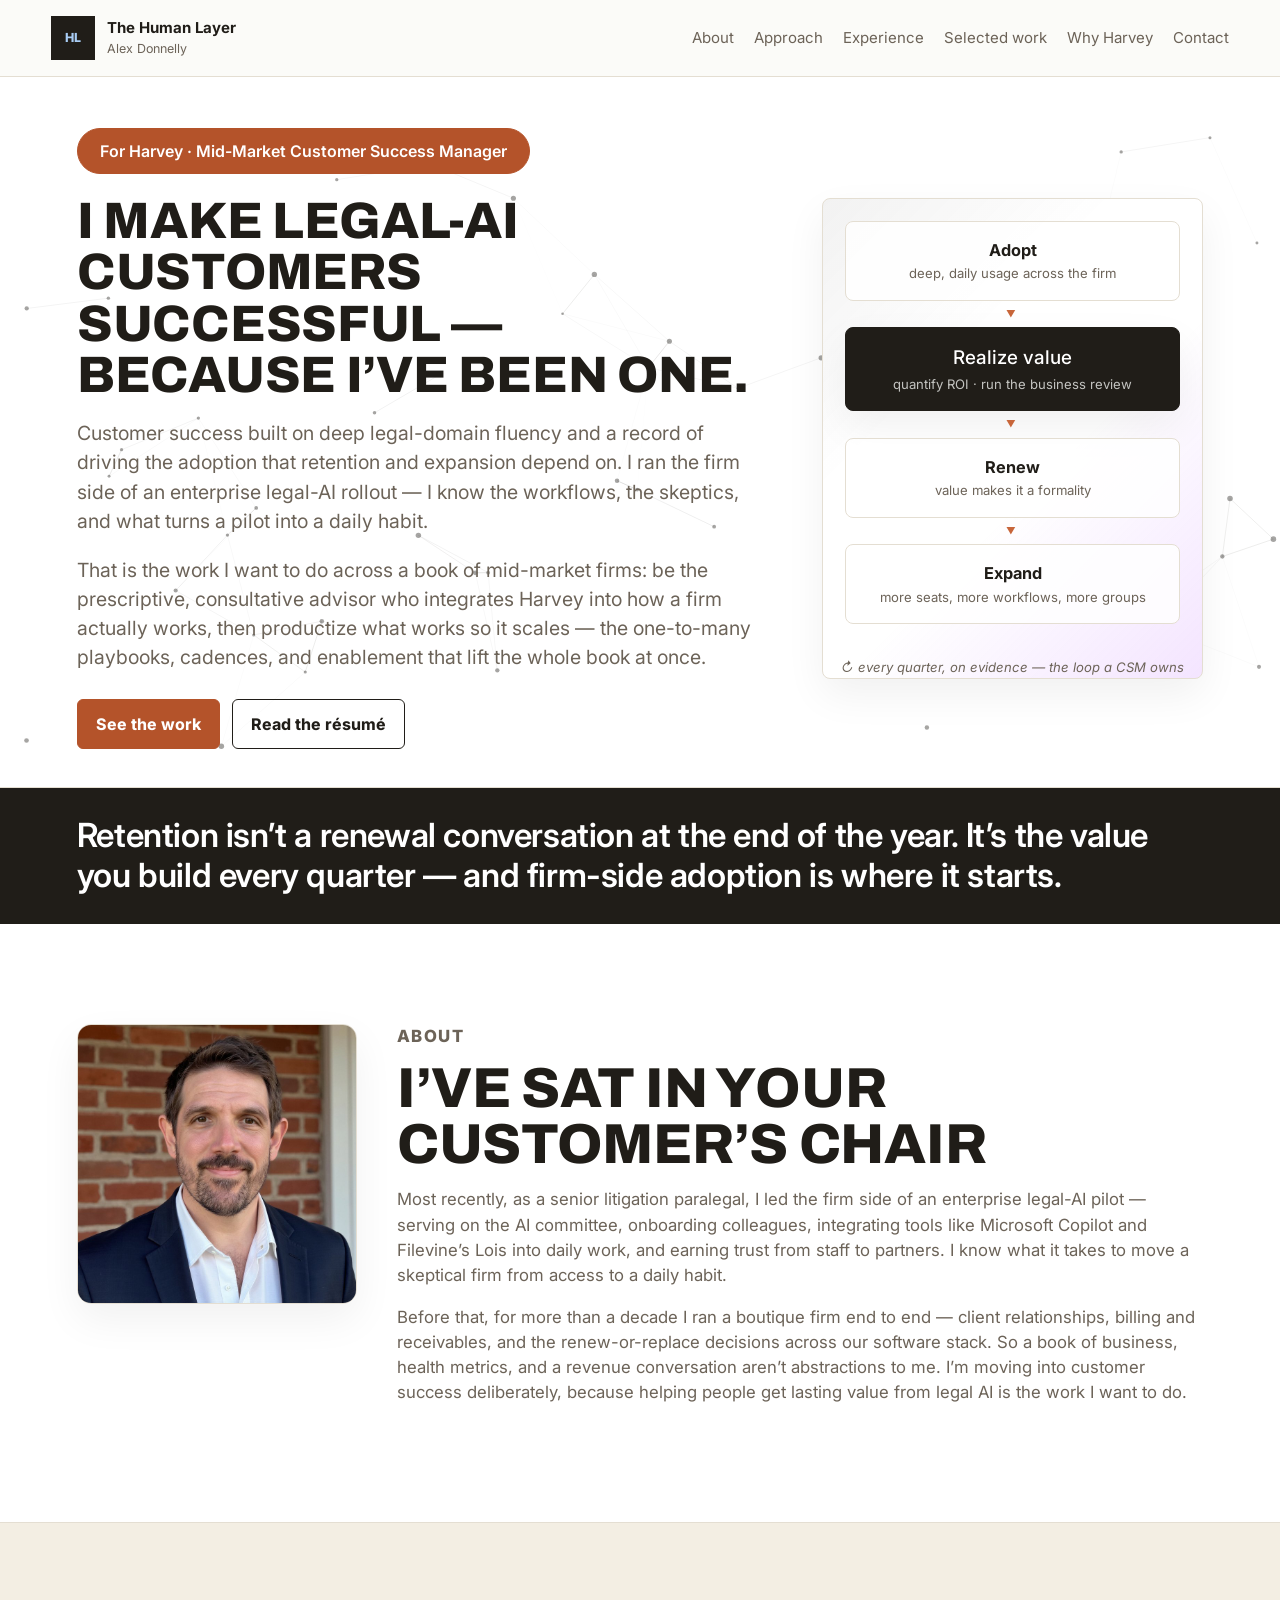
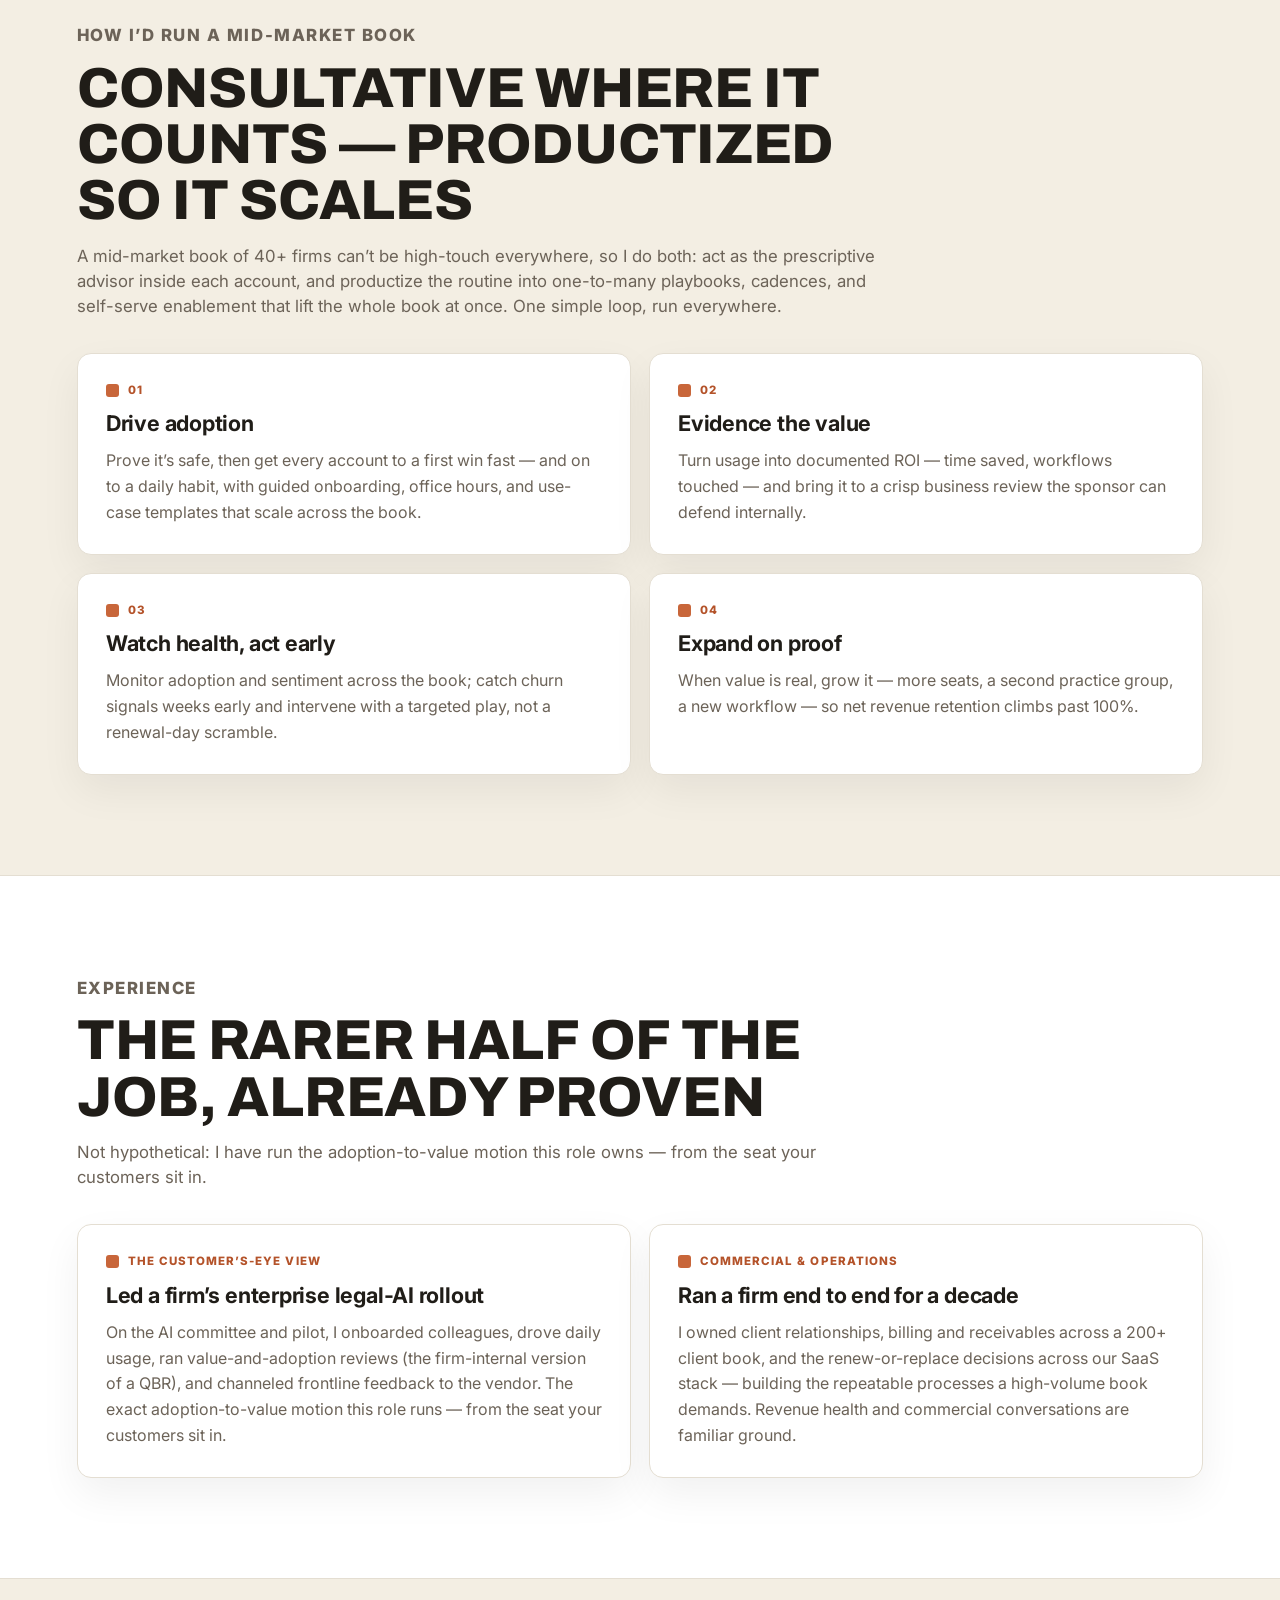
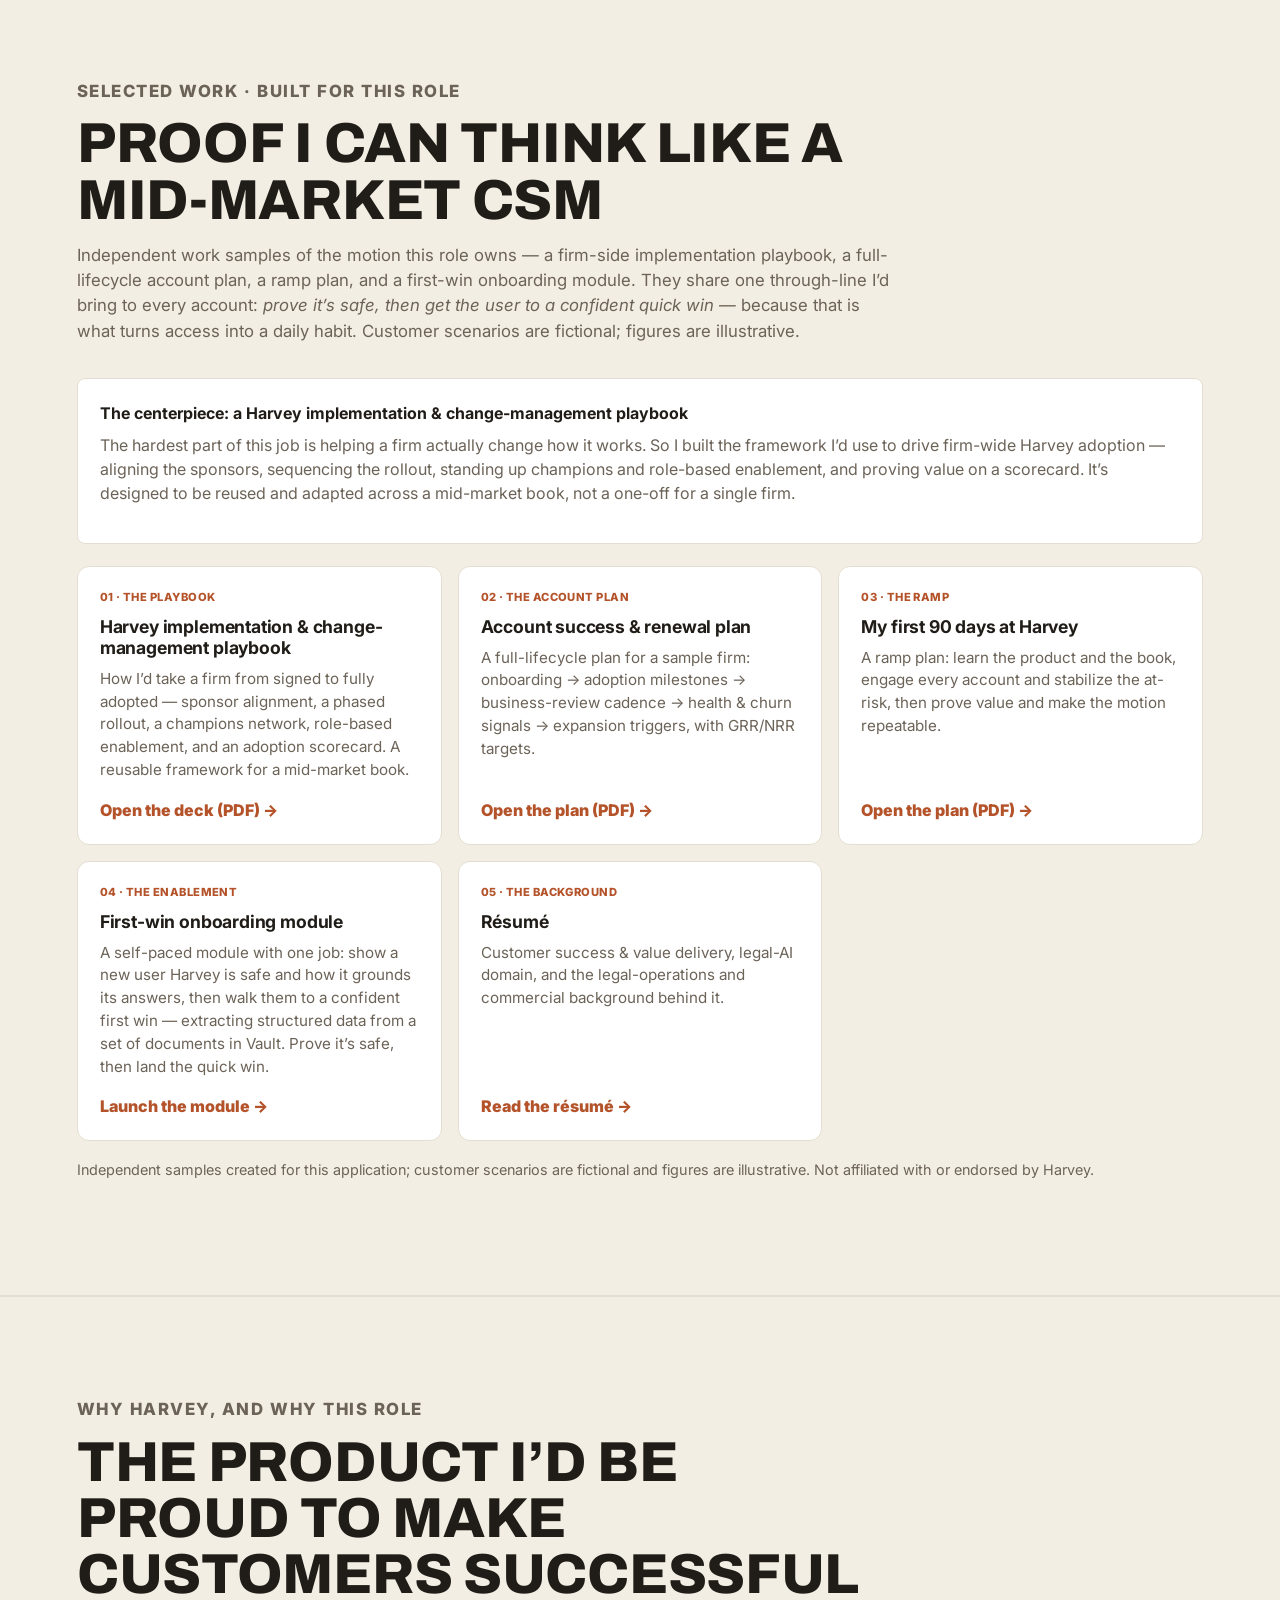
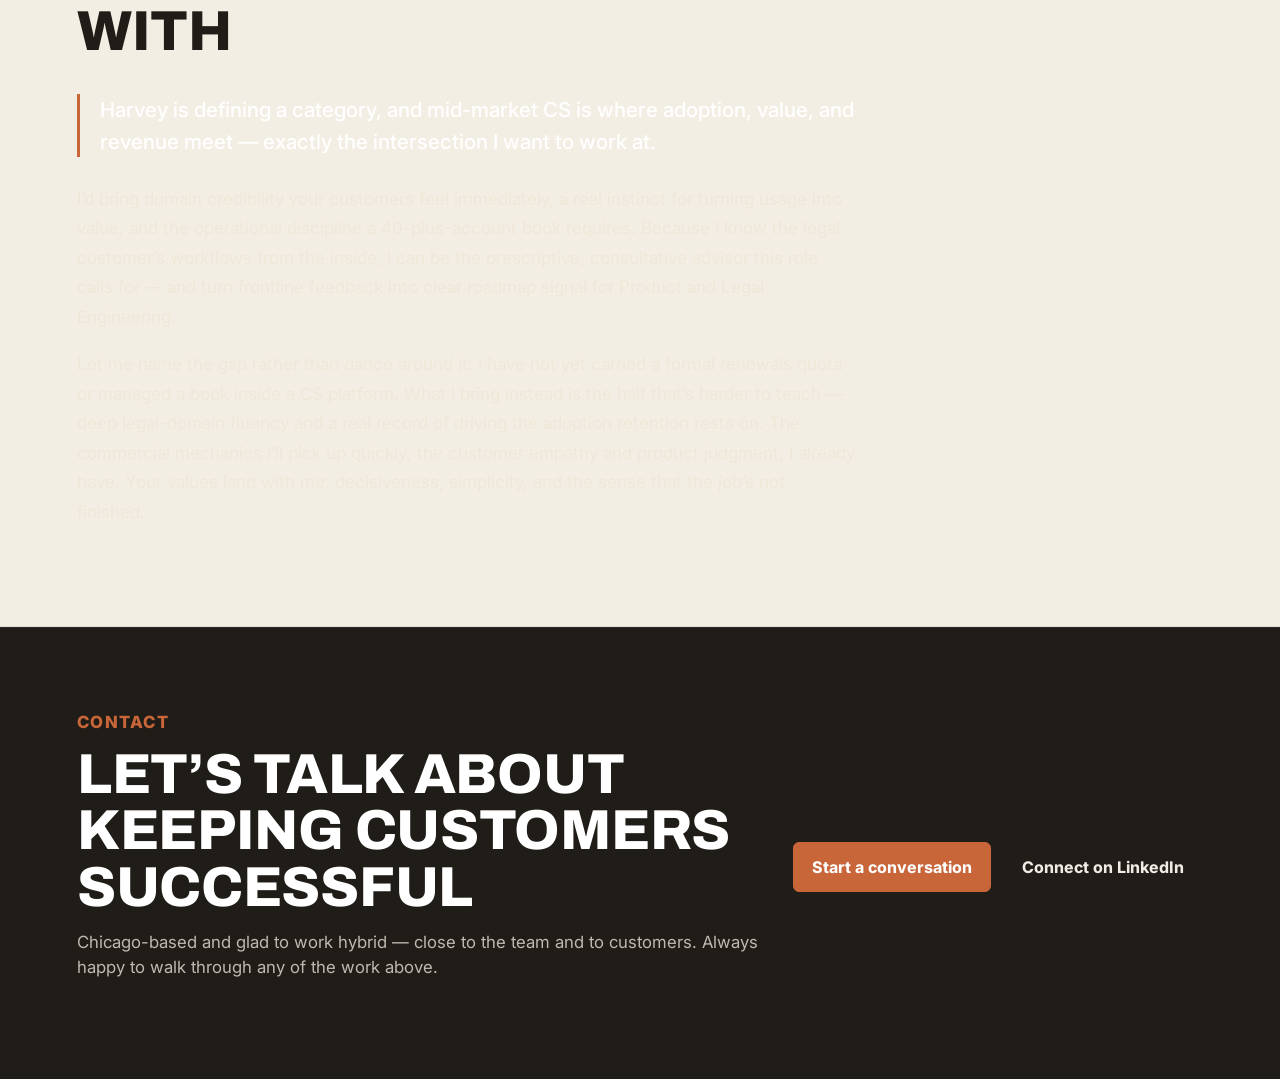
==== commit ff9f0206: "Weave 'prove it's safe → confident first win' module premise through the site (showcase, tile 04, ap" ====
--- a/index.html
+++ b/index.html
@@ -137,8 +137,8 @@
           <article class="exp-card">
             <span class="exp-kicker">01</span>
             <h3>Drive adoption</h3>
-            <p>Get every account to a first win fast, then to a daily habit &mdash; with guided onboarding, office
-            hours, and use-case templates that scale across the book.</p>
+            <p>Prove it&rsquo;s safe, then get every account to a first win fast &mdash; and on to a daily habit,
+            with guided onboarding, office hours, and use-case templates that scale across the book.</p>
           </article>
           <article class="exp-card">
             <span class="exp-kicker">02</span>
@@ -198,8 +198,10 @@
           <h2>Proof I can think like a mid-market CSM</h2>
           <p>
             Independent work samples of the motion this role owns &mdash; a firm-side implementation playbook, a
-            full-lifecycle account plan, a ramp plan, and a self-serve onboarding module. Customer scenarios are
-            fictional; figures are illustrative.
+            full-lifecycle account plan, a ramp plan, and a first-win onboarding module. They share one through-line
+            I&rsquo;d bring to every account: <em>prove it&rsquo;s safe, then get the user to a confident quick
+            win</em> &mdash; because that is what turns access into a daily habit. Customer scenarios are fictional;
+            figures are illustrative.
           </p>
         </div>
         <div class="project-preview" role="note">
@@ -237,9 +239,10 @@
             </a>
             <a class="suite-tile" href="onboarding-module.html">
               <span class="suite-tag">04 &middot; The enablement</span>
-              <h4>Get-to-value onboarding module</h4>
-              <p>A self-paced course &mdash; &ldquo;from access to daily habit in your first 30 days&rdquo; &mdash;
-              framed around value and retention, with knowledge checks and a 30-day plan.</p>
+              <h4>First-win onboarding module</h4>
+              <p>A self-paced module with one job: show a new user Harvey is safe and how it grounds its answers,
+              then walk them to a confident first win &mdash; extracting structured data from a set of documents in
+              Vault. Prove it&rsquo;s safe, then land the quick win.</p>
               <span class="suite-action">Launch the module <span aria-hidden="true">&rarr;</span></span>
             </a>
             <a class="suite-tile" href="resume.html">
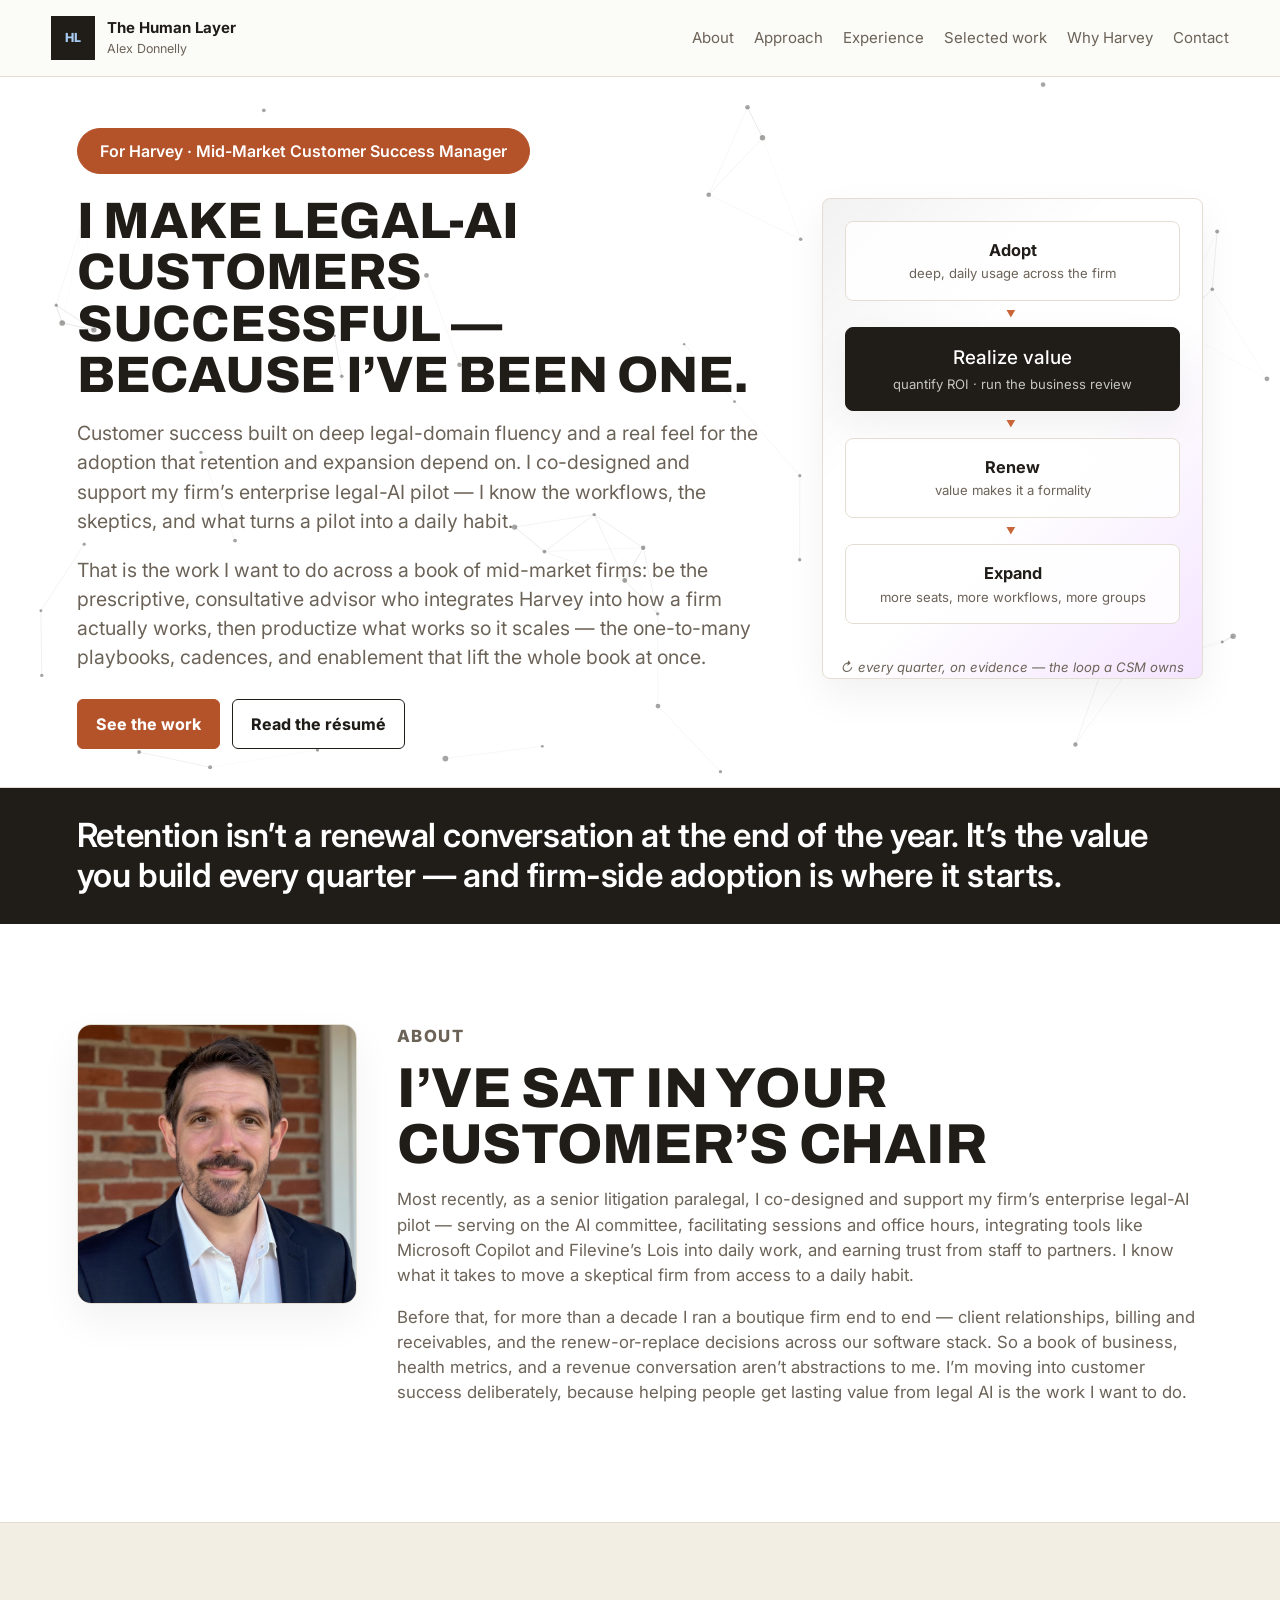
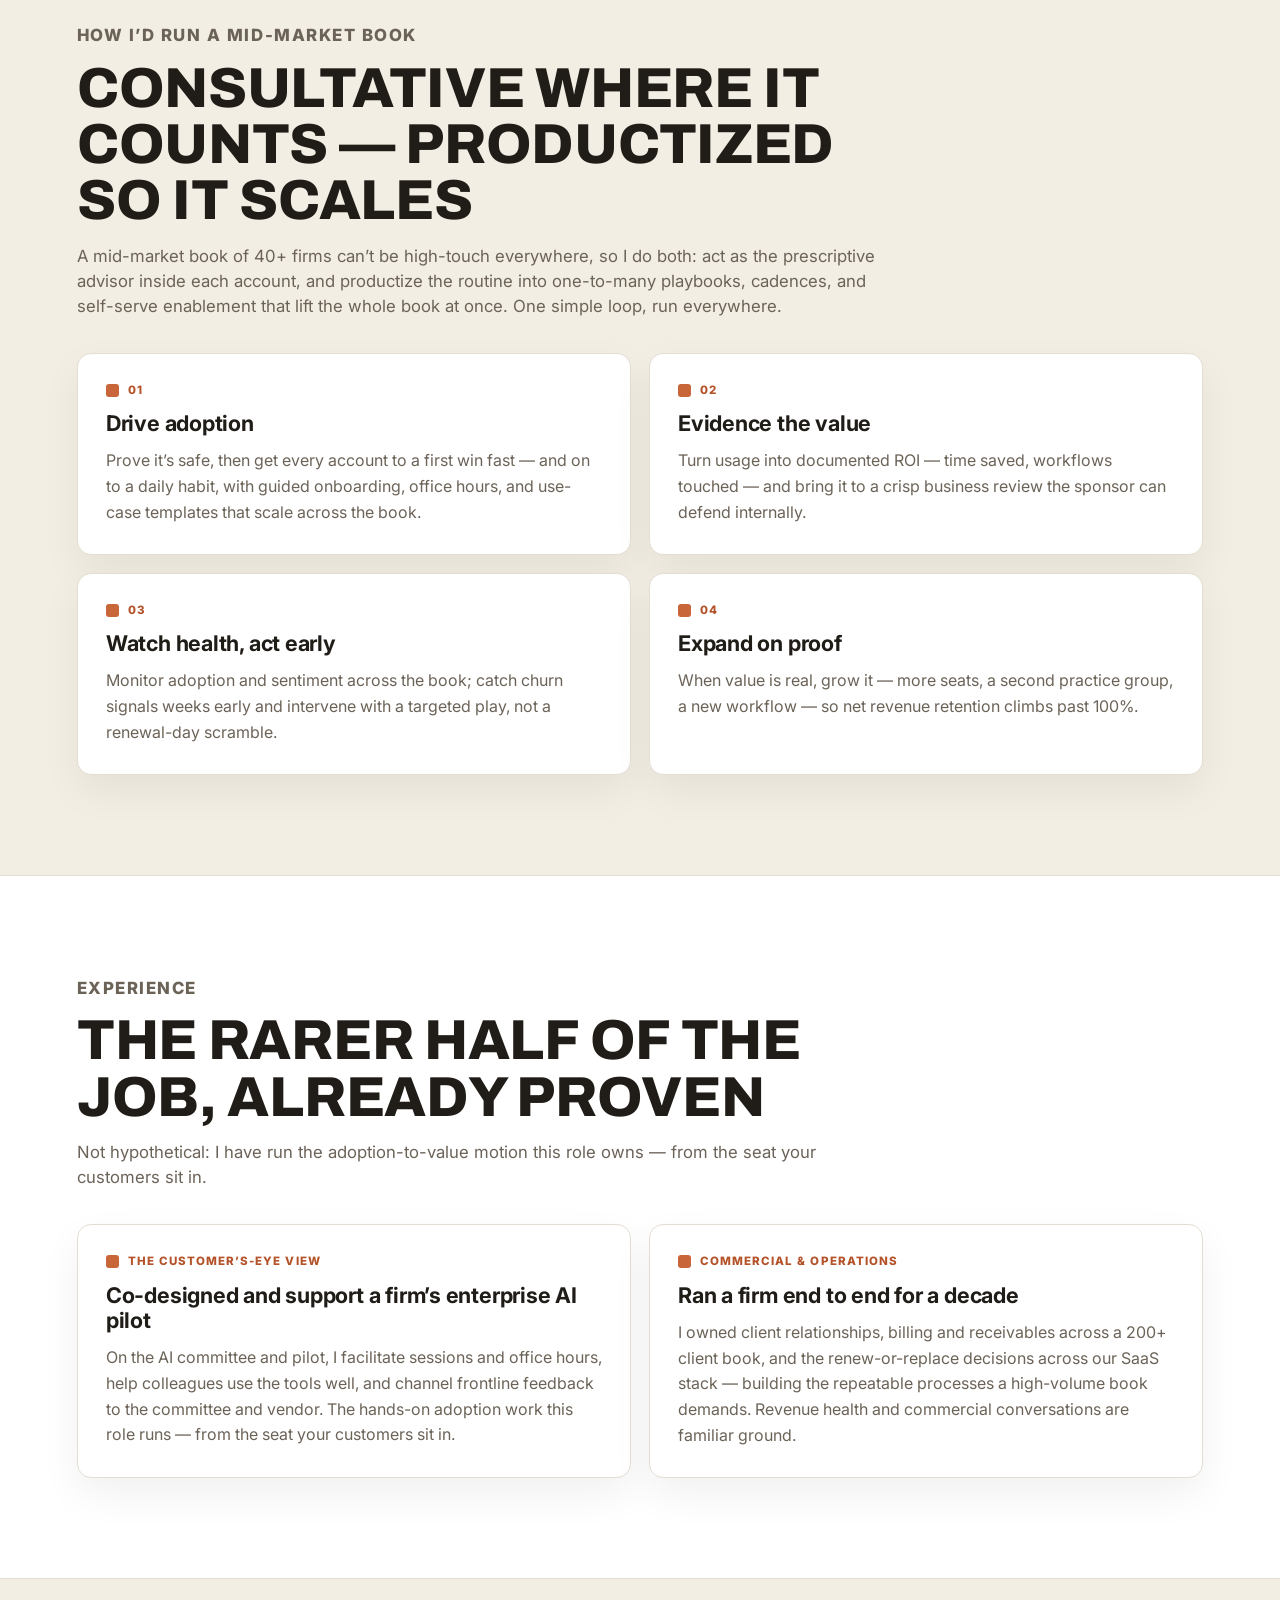
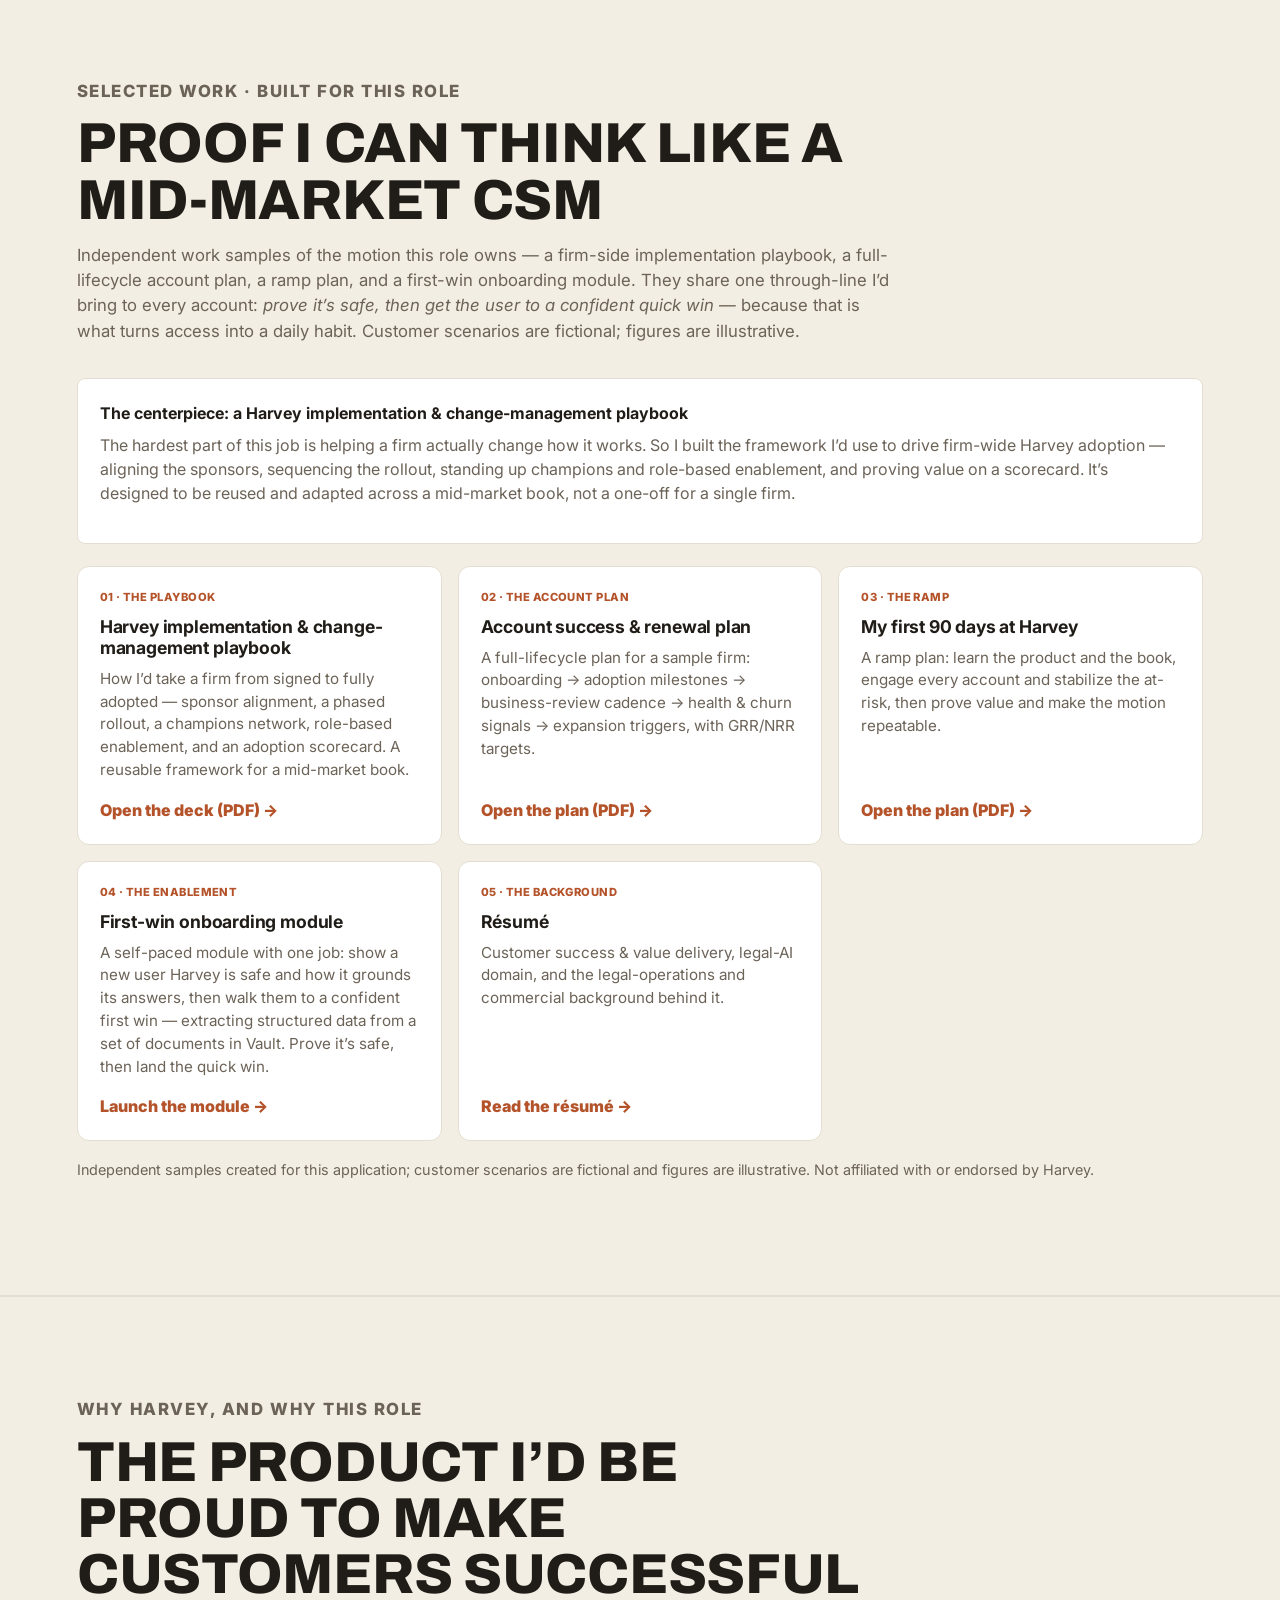
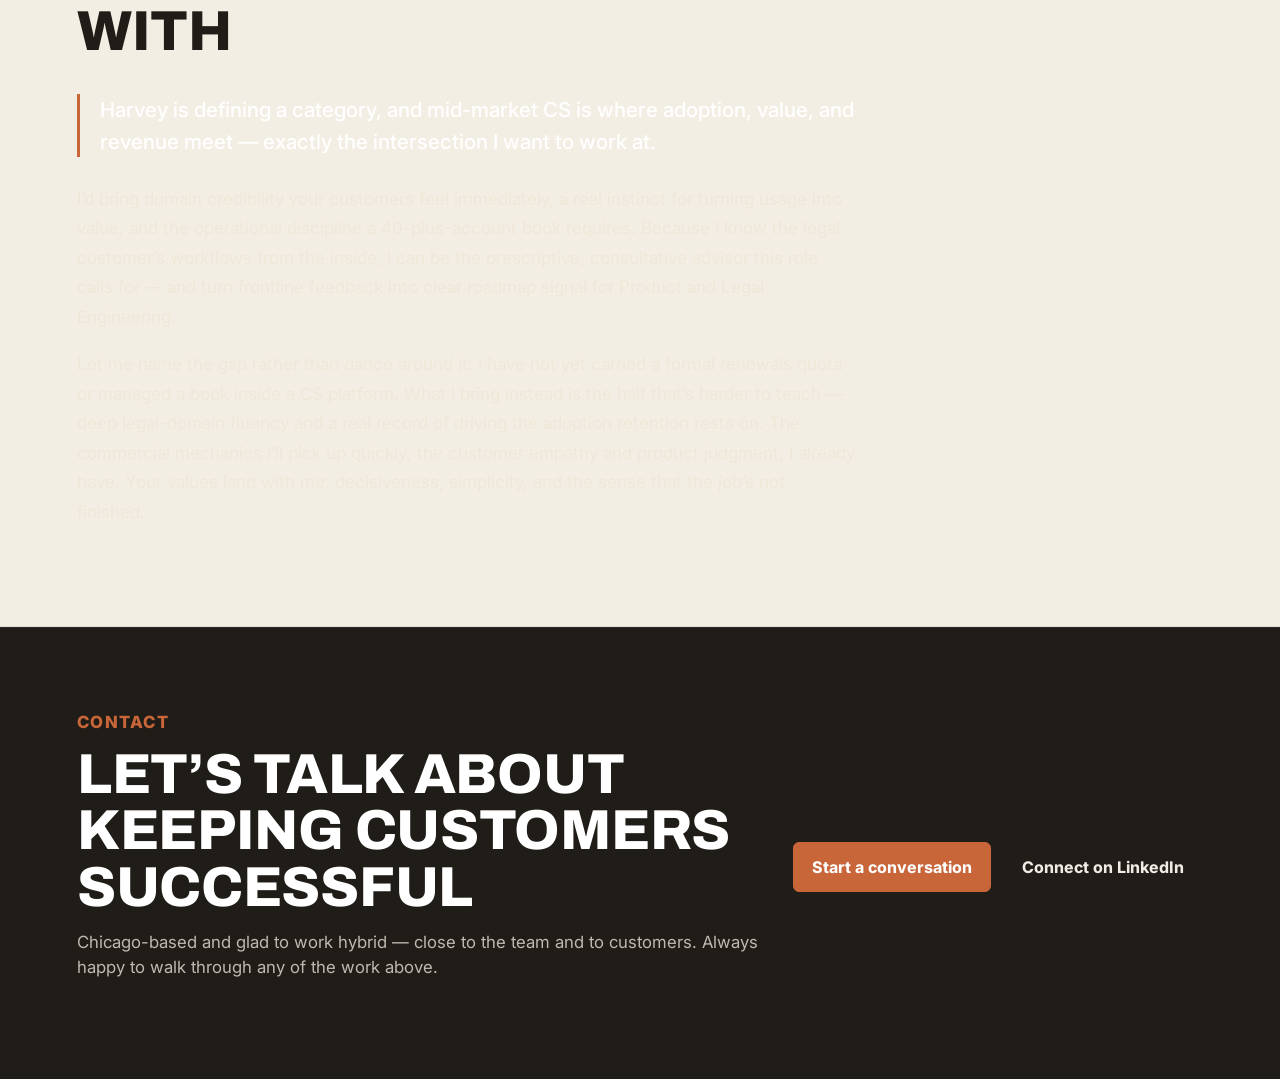
==== commit 3ec0259c: "push" ====
--- a/index.html
+++ b/index.html
@@ -6,7 +6,7 @@
     <title>The Human Layer | Alex Donnelly — Customer Success for Legal AI</title>
     <meta
       name="description"
-      content="Customer success for legal AI: deep legal-domain fluency plus a record of driving the firm-side adoption that retention and expansion depend on. Application portfolio for Harvey's Mid-Market Customer Success Manager role."
+      content="Customer success for legal AI: deep legal-domain fluency plus hands-on experience supporting firm-side AI adoption. Application portfolio for Harvey's Mid-Market Customer Success Manager role."
     >
     <link rel="icon" href="favicon.svg" type="image/svg+xml">
     <link rel="icon" href="favicon.png" sizes="48x48">
@@ -52,8 +52,8 @@
           <p class="eyebrow">For Harvey &middot; Mid-Market Customer Success Manager</p>
           <h1>I make legal-AI customers successful &mdash; because I&rsquo;ve been one.</h1>
           <p class="lede">
-            Customer success built on deep legal-domain fluency and a record of driving the adoption that
-            retention and expansion depend on. I ran the firm side of an enterprise legal-AI rollout &mdash; I
+            Customer success built on deep legal-domain fluency and a real feel for the adoption that
+            retention and expansion depend on. I co-designed and support my firm&rsquo;s enterprise legal-AI pilot &mdash; I
             know the workflows, the skeptics, and what turns a pilot into a daily habit.
           </p>
           <p class="lede">
@@ -107,8 +107,8 @@
             <p class="eyebrow">About</p>
             <h2>I&rsquo;ve sat in your customer&rsquo;s chair</h2>
             <p>
-              Most recently, as a senior litigation paralegal, I led the firm side of an enterprise legal-AI
-              pilot &mdash; serving on the AI committee, onboarding colleagues, integrating tools like Microsoft
+              Most recently, as a senior litigation paralegal, I co-designed and support my firm&rsquo;s enterprise legal-AI
+              pilot &mdash; serving on the AI committee, facilitating sessions and office hours, integrating tools like Microsoft
               Copilot and Filevine&rsquo;s Lois into daily work, and earning trust from staff to partners. I know
               what it takes to move a skeptical firm from access to a daily habit.
             </p>
@@ -173,11 +173,11 @@
         <div class="exp-grid">
           <article class="exp-card">
             <span class="exp-kicker">The customer&rsquo;s-eye view</span>
-            <h3>Led a firm&rsquo;s enterprise legal-AI rollout</h3>
+            <h3>Co-designed and support a firm&rsquo;s enterprise AI pilot</h3>
             <p>
-              On the AI committee and pilot, I onboarded colleagues, drove daily usage, ran value-and-adoption
-              reviews (the firm-internal version of a QBR), and channeled frontline feedback to the vendor. The
-              exact adoption-to-value motion this role runs &mdash; from the seat your customers sit in.
+              On the AI committee and pilot, I facilitate sessions and office hours, help colleagues use the tools
+              well, and channel frontline feedback to the committee and vendor. The
+              hands-on adoption work this role runs &mdash; from the seat your customers sit in.
             </p>
           </article>
           <article class="exp-card">
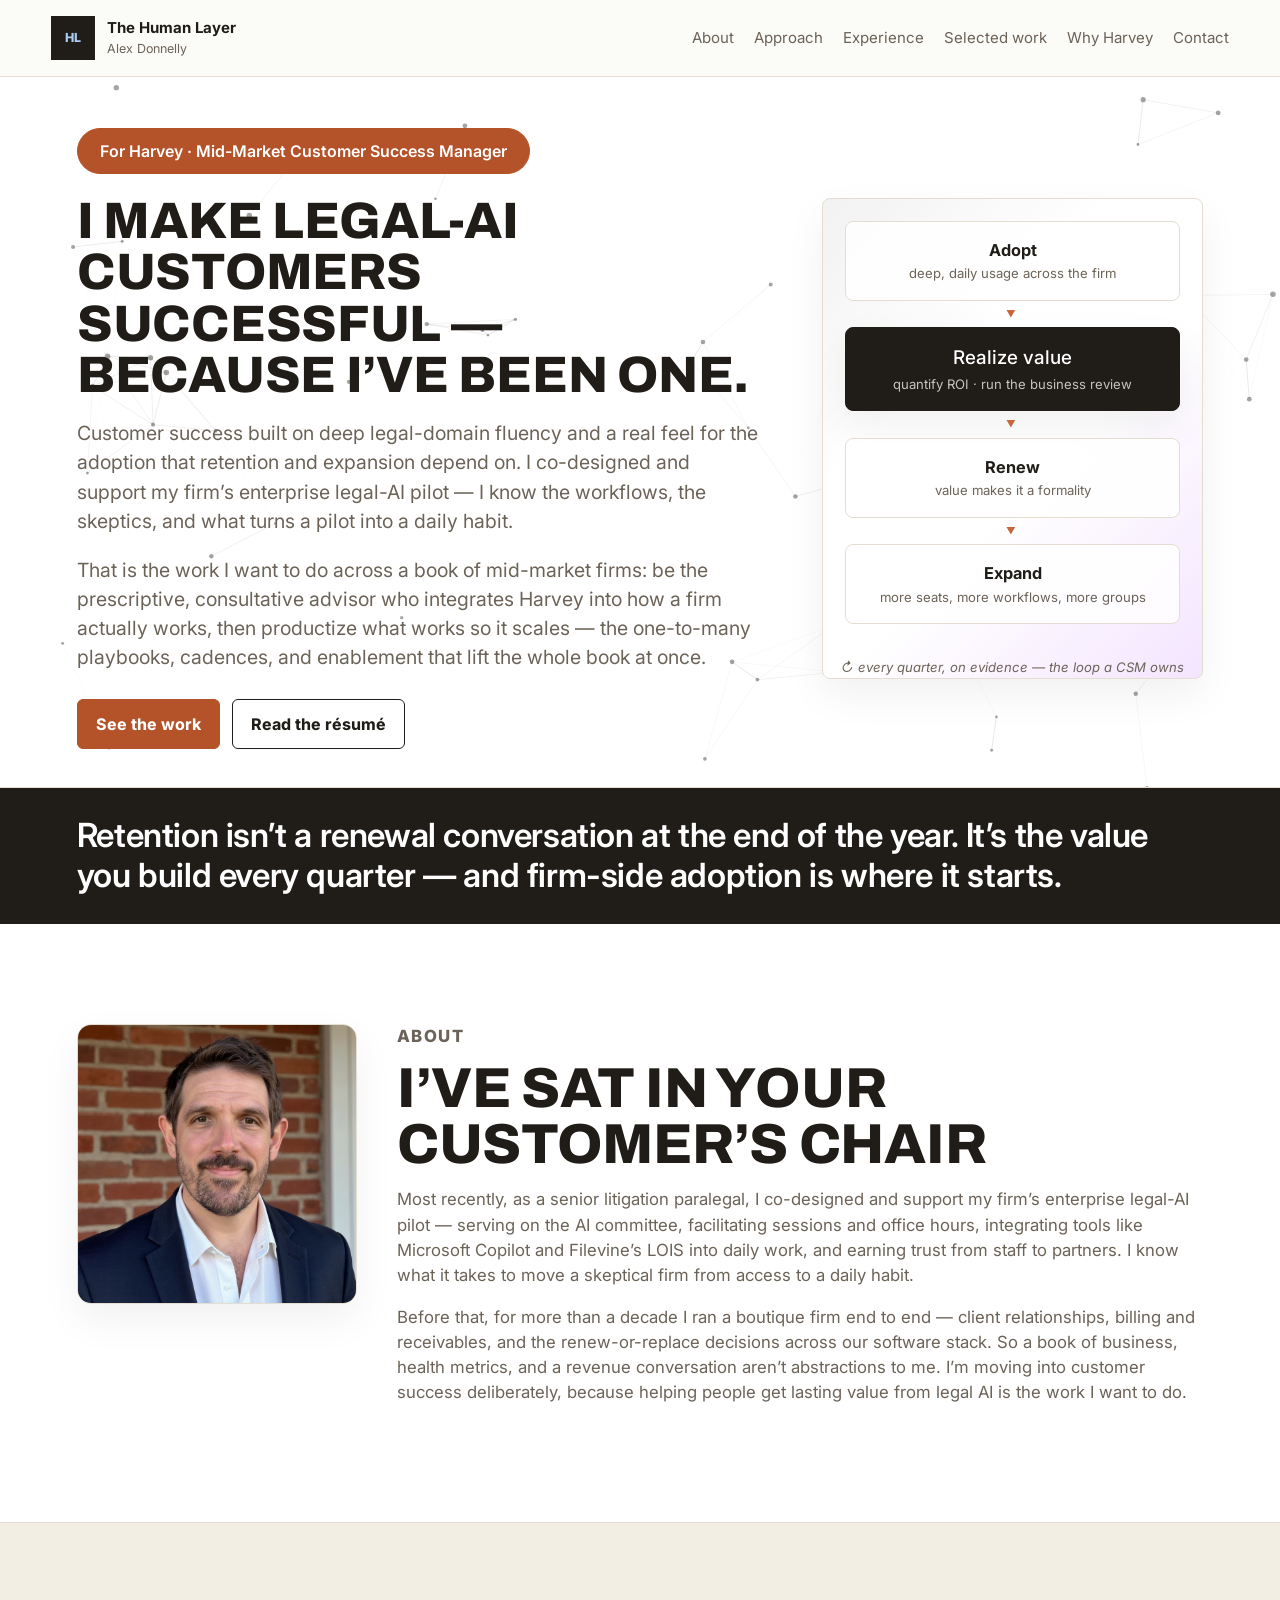
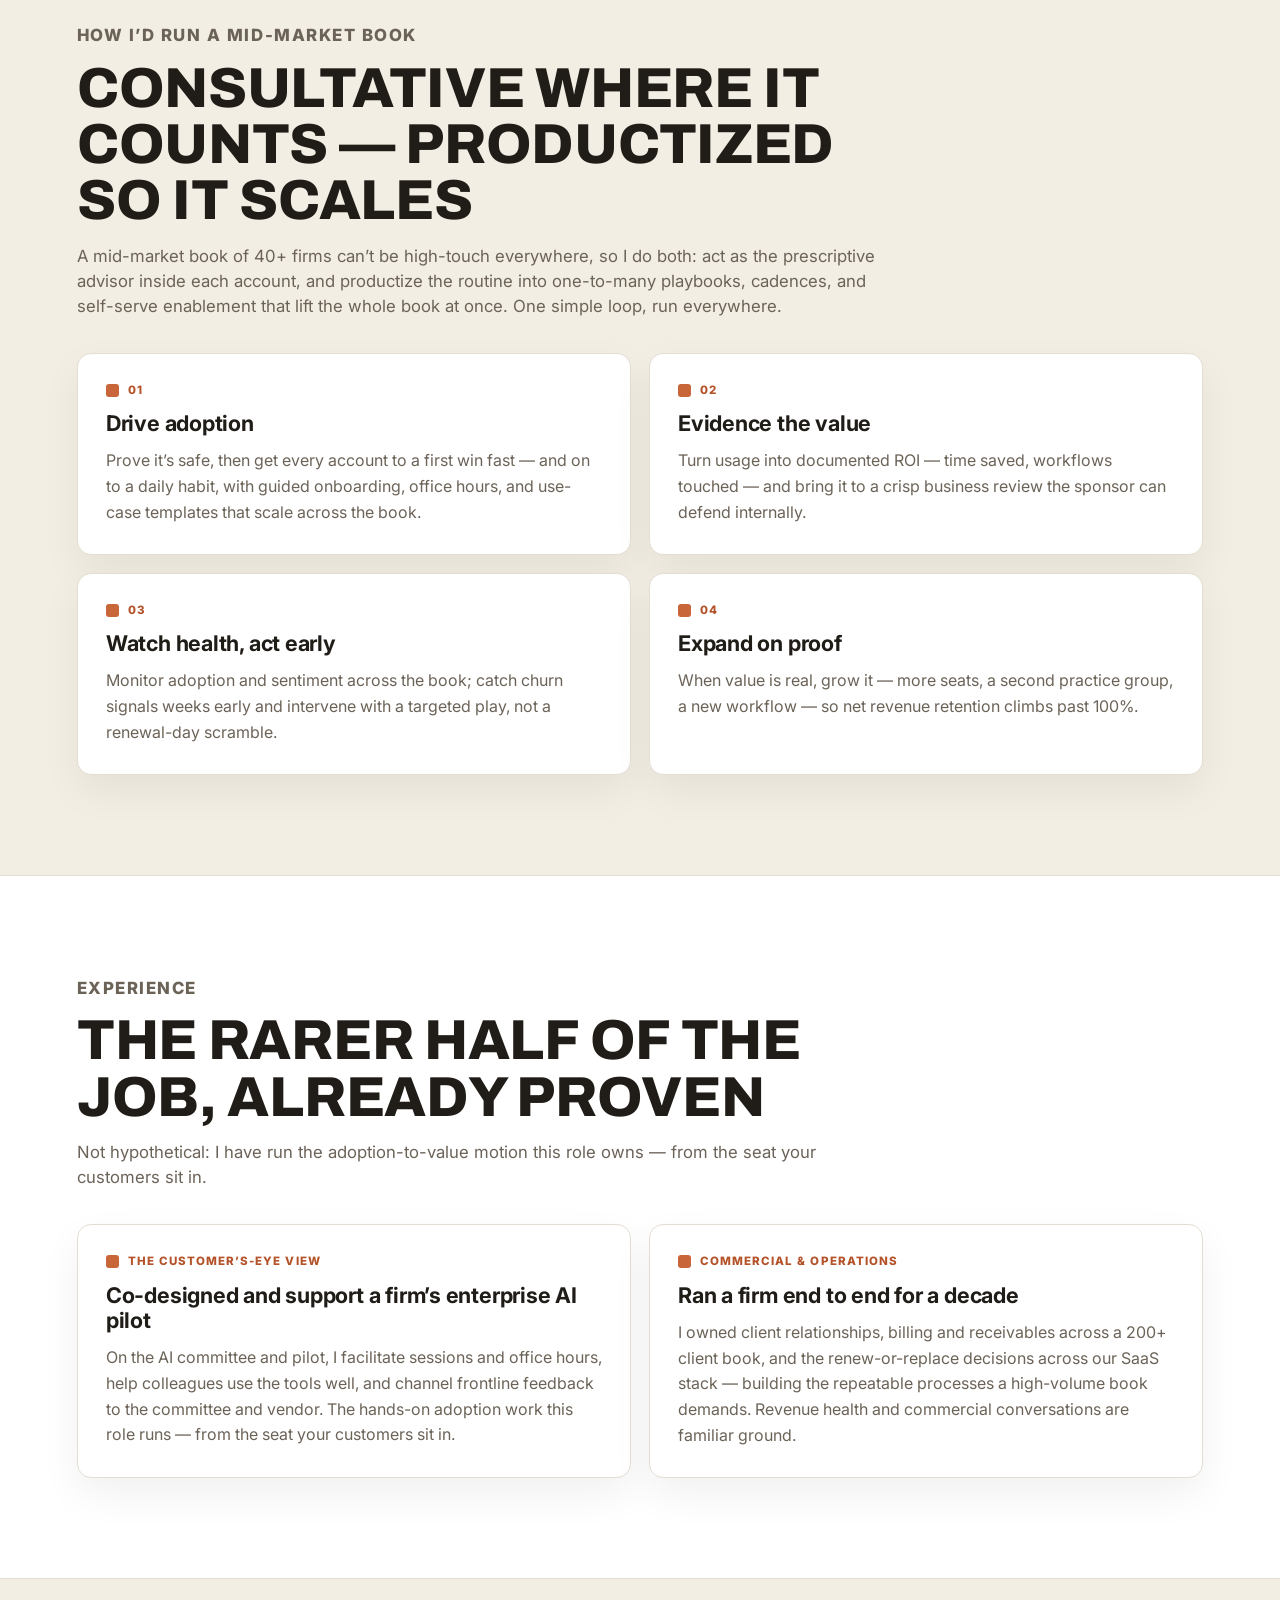
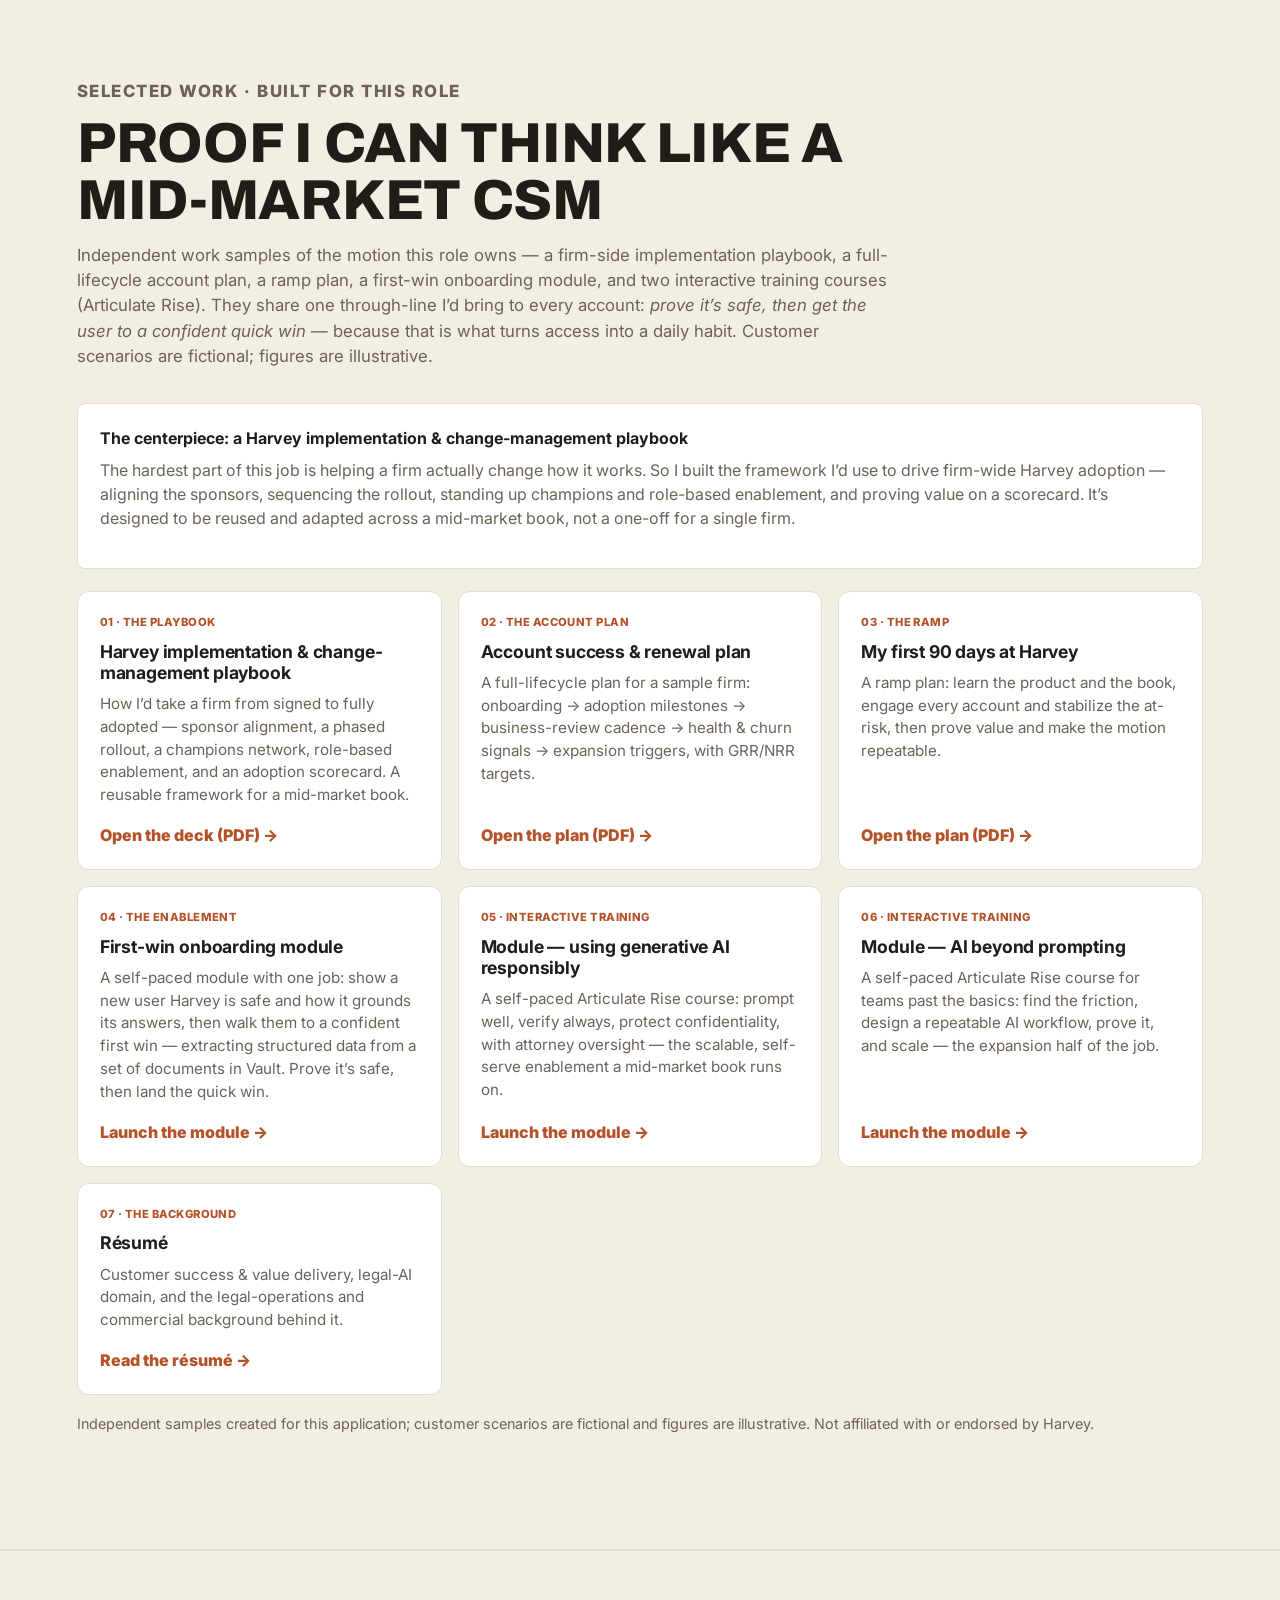
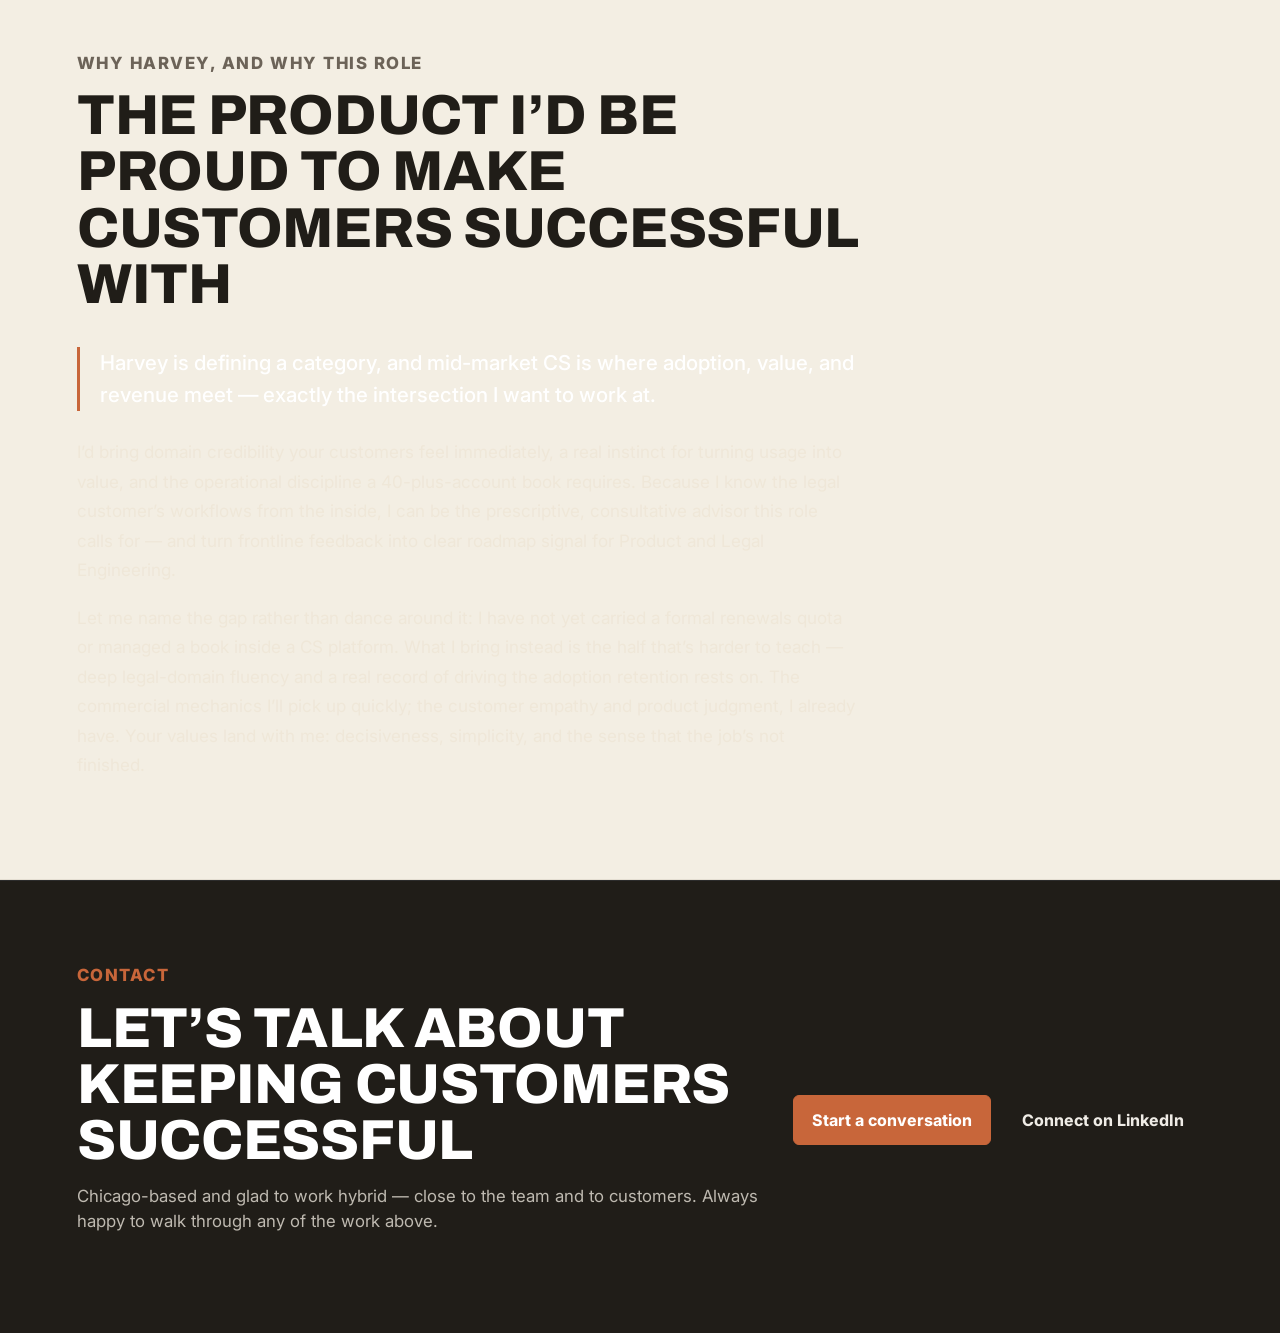
==== commit b1804671: "modules" ====
--- a/index.html
+++ b/index.html
@@ -109,7 +109,7 @@
             <p>
               Most recently, as a senior litigation paralegal, I co-designed and support my firm&rsquo;s enterprise legal-AI
               pilot &mdash; serving on the AI committee, facilitating sessions and office hours, integrating tools like Microsoft
-              Copilot and Filevine&rsquo;s Lois into daily work, and earning trust from staff to partners. I know
+              Copilot and Filevine&rsquo;s LOIS into daily work, and earning trust from staff to partners. I know
               what it takes to move a skeptical firm from access to a daily habit.
             </p>
             <p>
@@ -198,7 +198,8 @@
           <h2>Proof I can think like a mid-market CSM</h2>
           <p>
             Independent work samples of the motion this role owns &mdash; a firm-side implementation playbook, a
-            full-lifecycle account plan, a ramp plan, and a first-win onboarding module. They share one through-line
+            full-lifecycle account plan, a ramp plan, a first-win onboarding module, and two interactive training
+            courses (Articulate Rise). They share one through-line
             I&rsquo;d bring to every account: <em>prove it&rsquo;s safe, then get the user to a confident quick
             win</em> &mdash; because that is what turns access into a daily habit. Customer scenarios are fictional;
             figures are illustrative.
@@ -245,8 +246,22 @@
               Vault. Prove it&rsquo;s safe, then land the quick win.</p>
               <span class="suite-action">Launch the module <span aria-hidden="true">&rarr;</span></span>
             </a>
+            <a class="suite-tile" href="training-module.html">
+              <span class="suite-tag">05 &middot; Interactive training</span>
+              <h4>Module &mdash; using generative AI responsibly</h4>
+              <p>A self-paced Articulate Rise course: prompt well, verify always, protect confidentiality, with
+              attorney oversight &mdash; the scalable, self-serve enablement a mid-market book runs on.</p>
+              <span class="suite-action">Launch the module <span aria-hidden="true">&rarr;</span></span>
+            </a>
+            <a class="suite-tile" href="midprocess-module.html">
+              <span class="suite-tag">06 &middot; Interactive training</span>
+              <h4>Module &mdash; AI beyond prompting</h4>
+              <p>A self-paced Articulate Rise course for teams past the basics: find the friction, design a
+              repeatable AI workflow, prove it, and scale &mdash; the expansion half of the job.</p>
+              <span class="suite-action">Launch the module <span aria-hidden="true">&rarr;</span></span>
+            </a>
             <a class="suite-tile" href="resume.html">
-              <span class="suite-tag">05 &middot; The background</span>
+              <span class="suite-tag">07 &middot; The background</span>
               <h4>R&eacute;sum&eacute;</h4>
               <p>Customer success &amp; value delivery, legal-AI domain, and the legal-operations and commercial
               background behind it.</p>
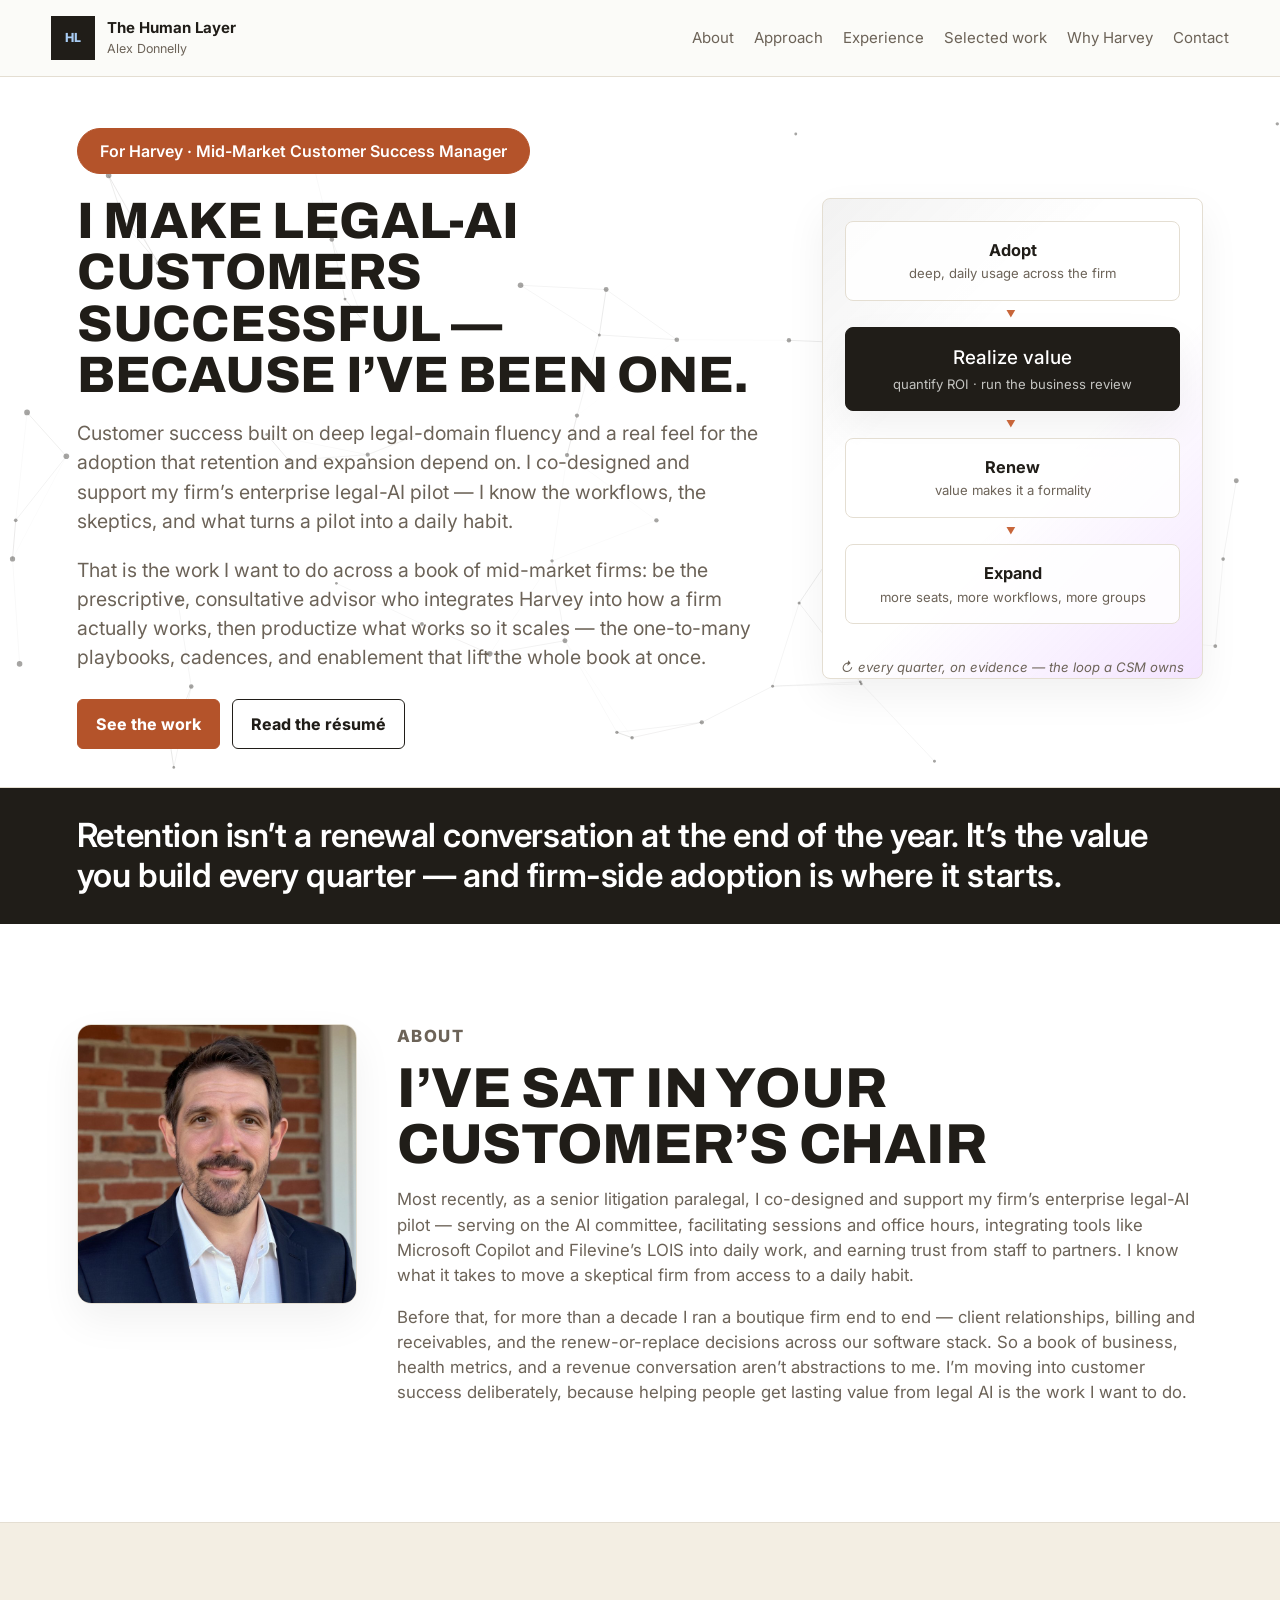
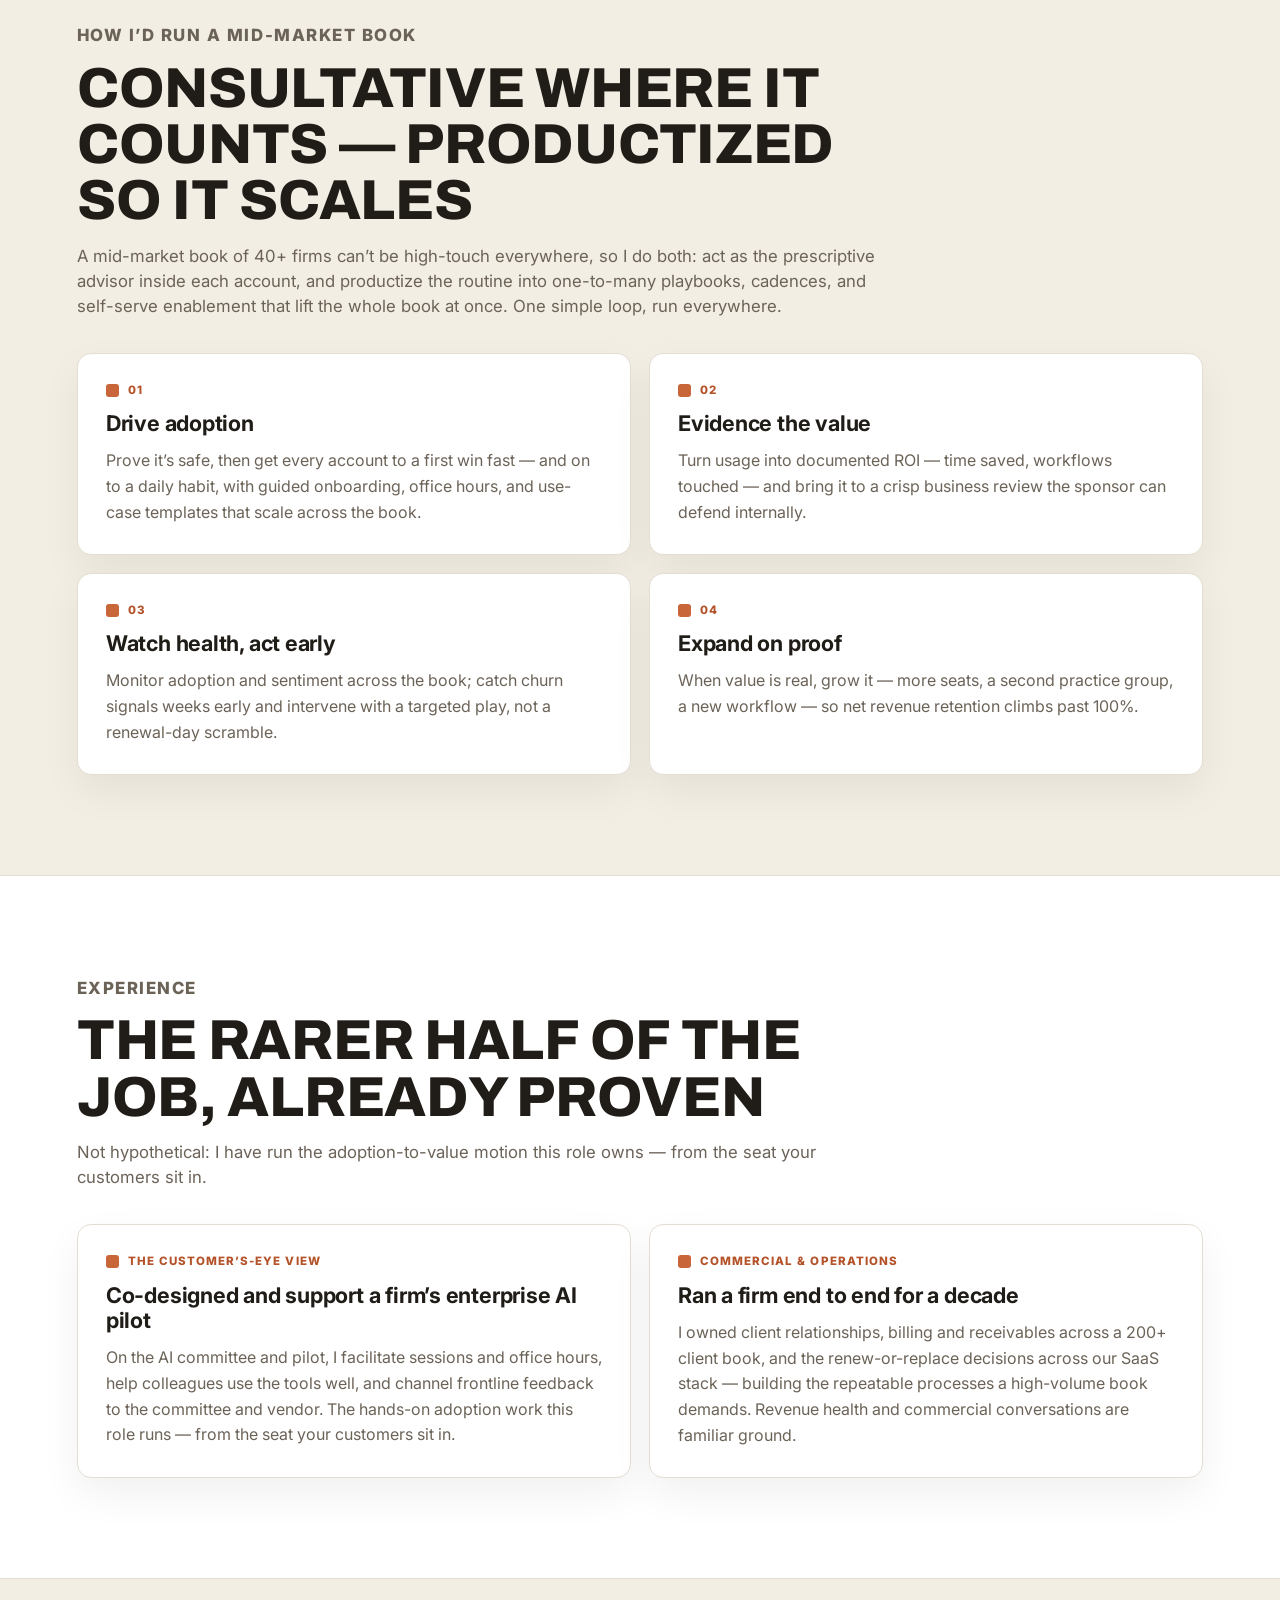
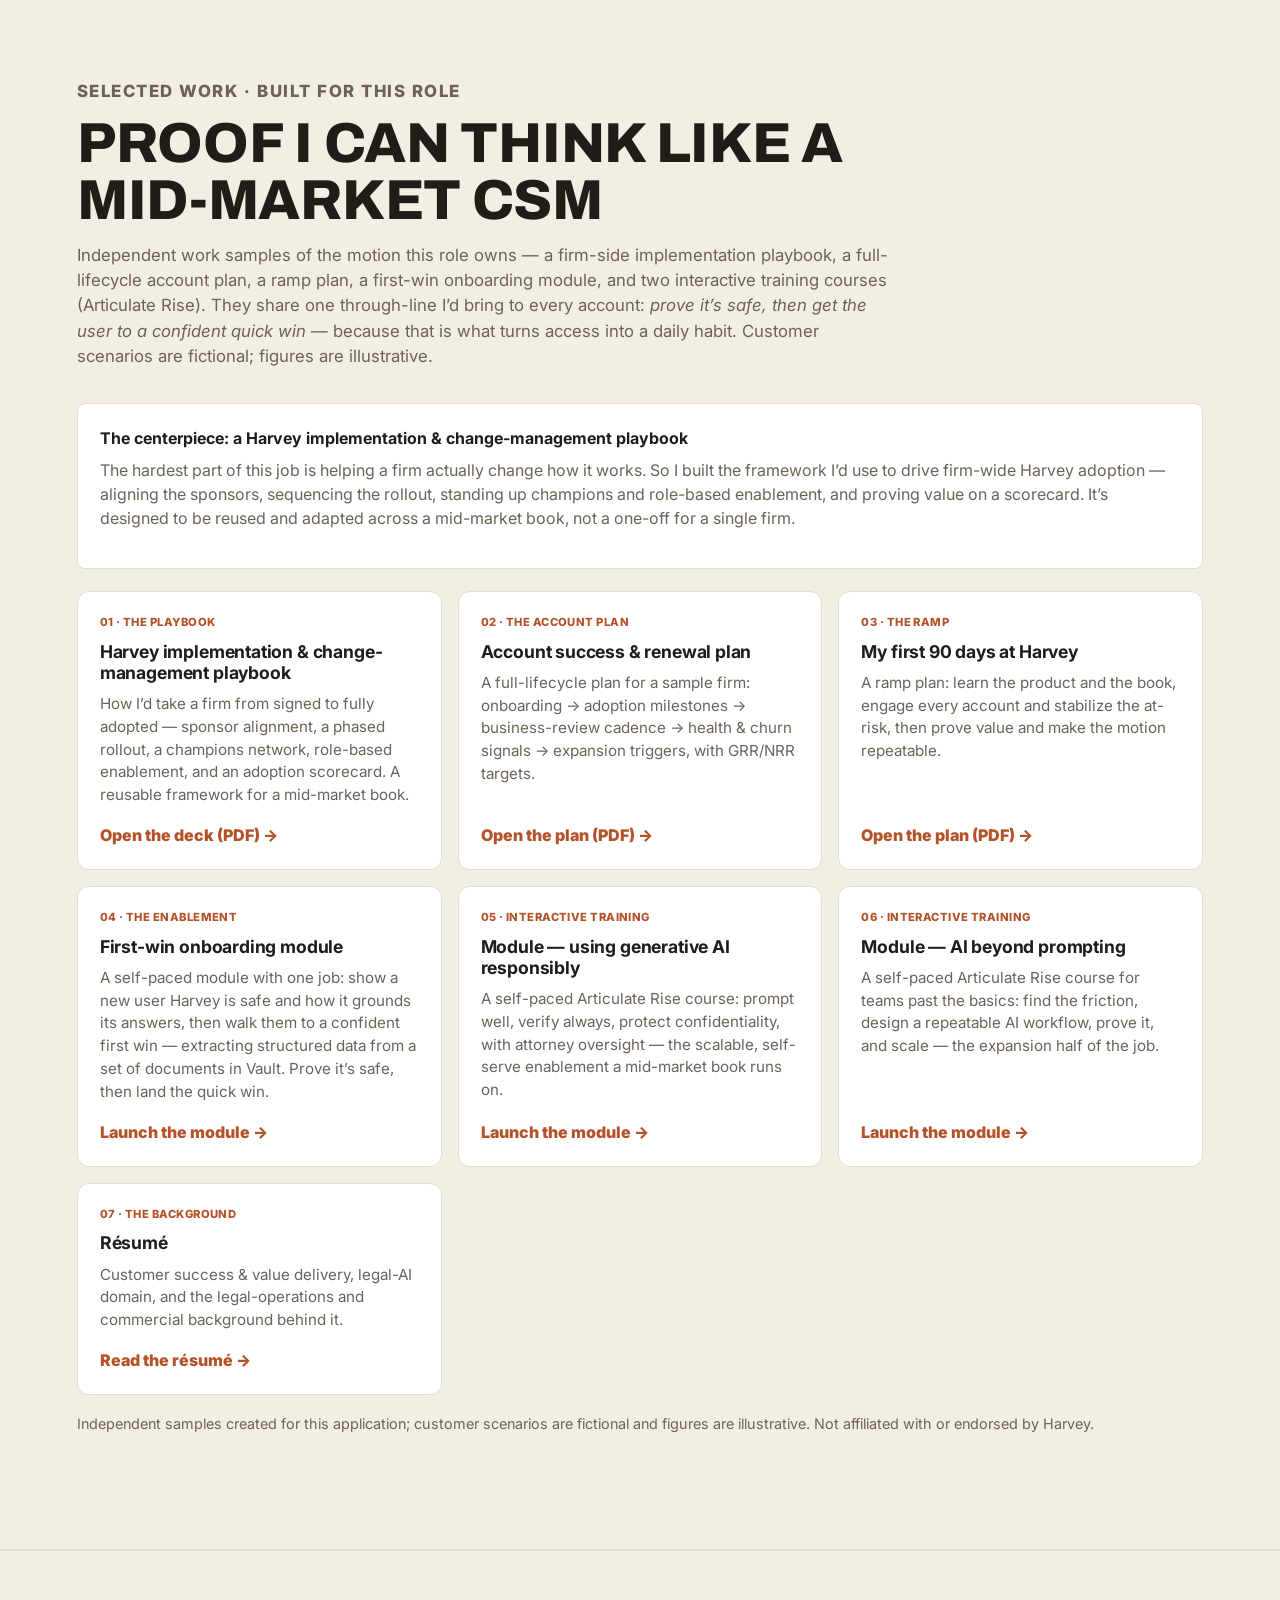
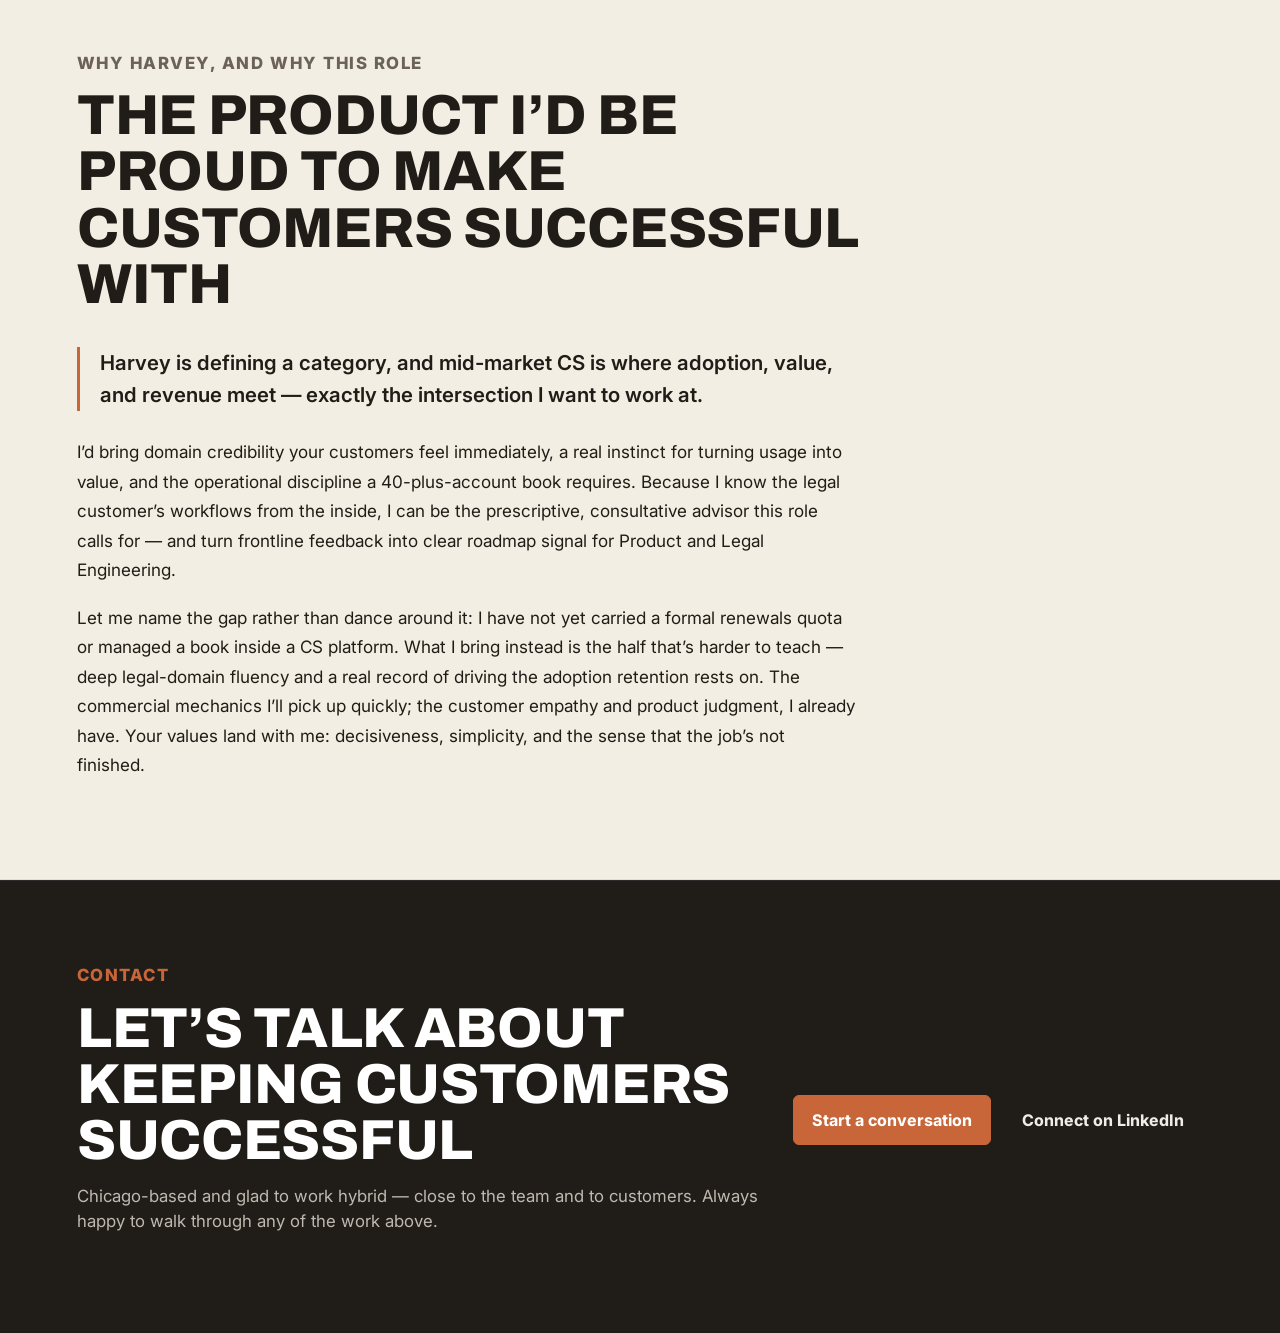
==== commit 4d6759cb: "color" ====
--- a/index.html
+++ b/index.html
@@ -17,9 +17,9 @@
     <link rel="stylesheet" href="styles.css?v=1">
     <style>
       .why .prose { max-width: 780px; }
-      .why .prose p { margin: 0 0 1.05em; color: #efe7d8; font-size: 1.07rem; line-height: 1.72; }
+      .why .prose p { margin: 0 0 1.05em; color: var(--ink); font-size: 1.07rem; line-height: 1.72; }
       .why .prose p:last-child { margin-bottom: 0; }
-      .why .prose p.lead { color: #ffffff; font-size: 1.28rem; line-height: 1.55; font-weight: 500; border-left: 3px solid var(--brand); padding-left: 20px; margin-bottom: 1.3em; }
+      .why .prose p.lead { color: var(--ink); font-size: 1.28rem; line-height: 1.55; font-weight: 600; border-left: 3px solid var(--brand); padding-left: 20px; margin-bottom: 1.3em; }
       .hero { position: relative; overflow: hidden; }
       .hero > .hero-copy, .hero > .systems-panel { position: relative; z-index: 1; }
       #netbg { position: absolute; inset: 0; width: 100%; height: 100%; z-index: 0; pointer-events: none; }
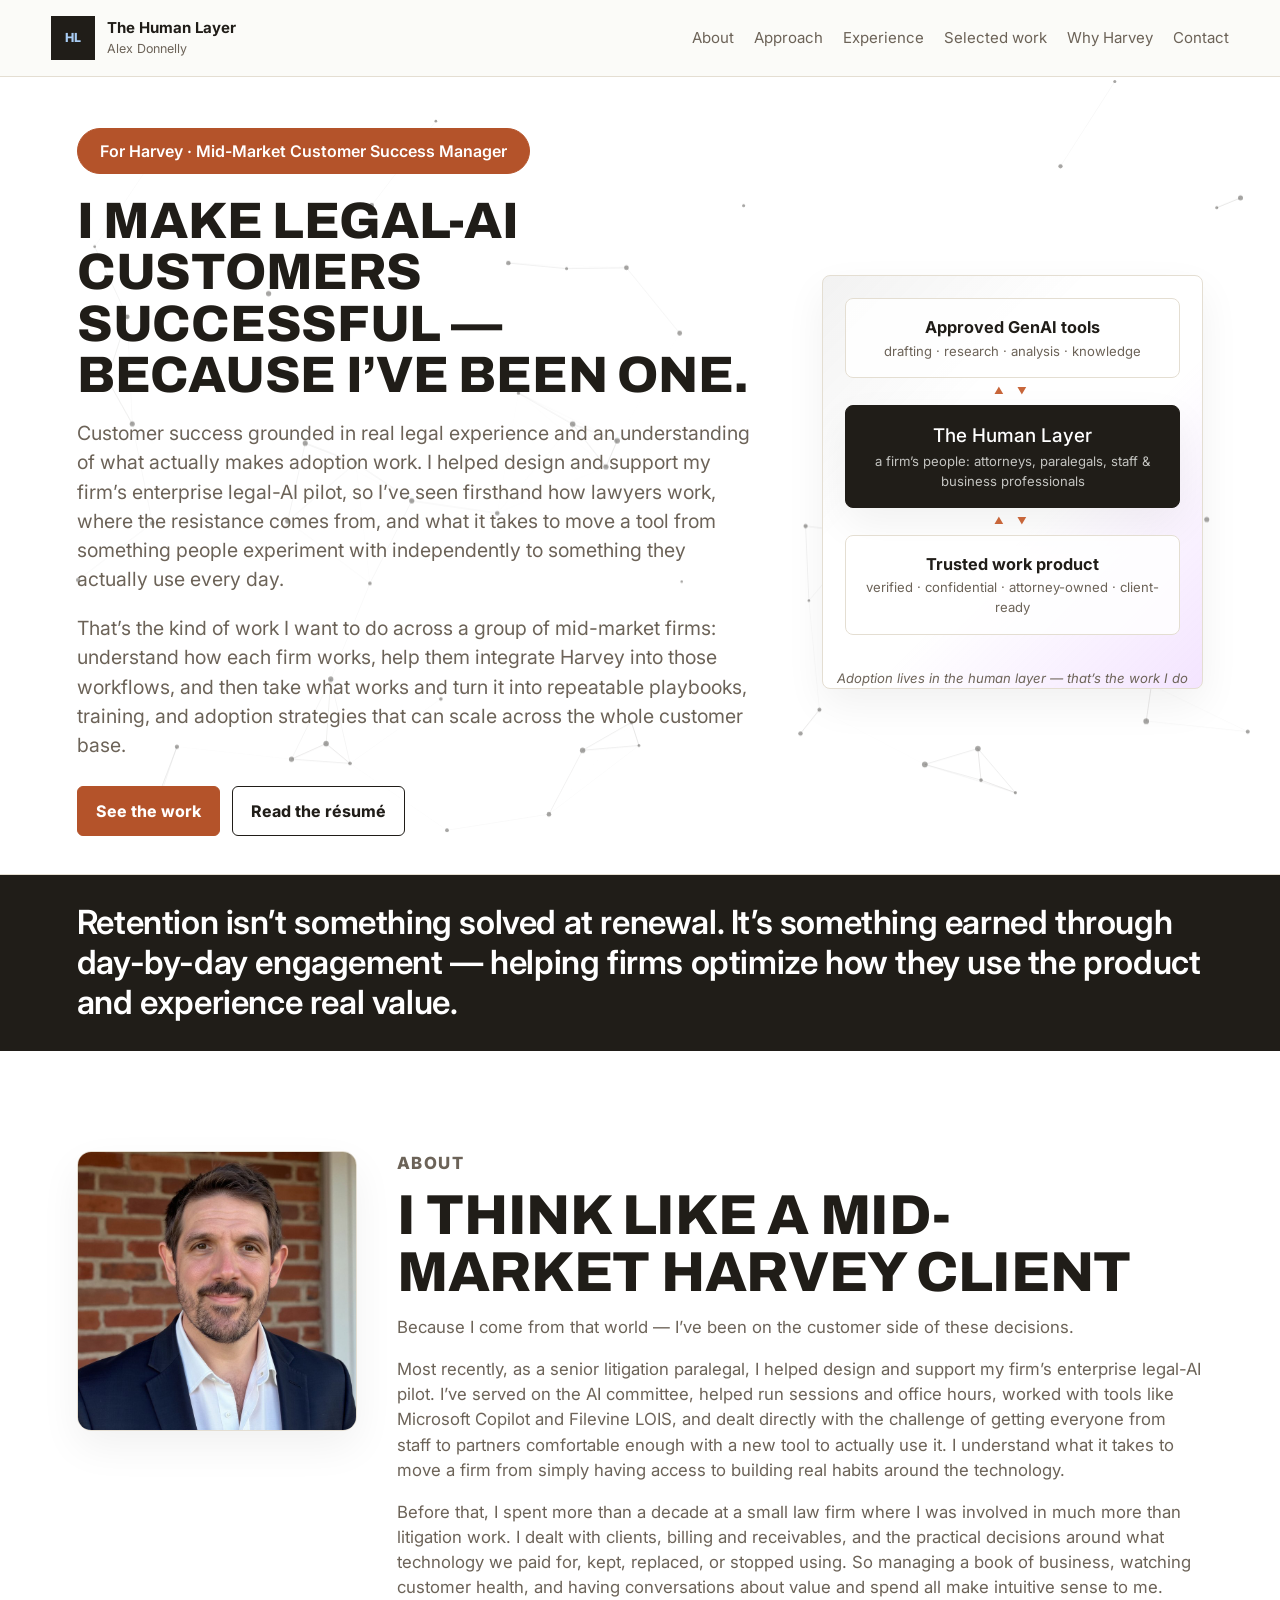
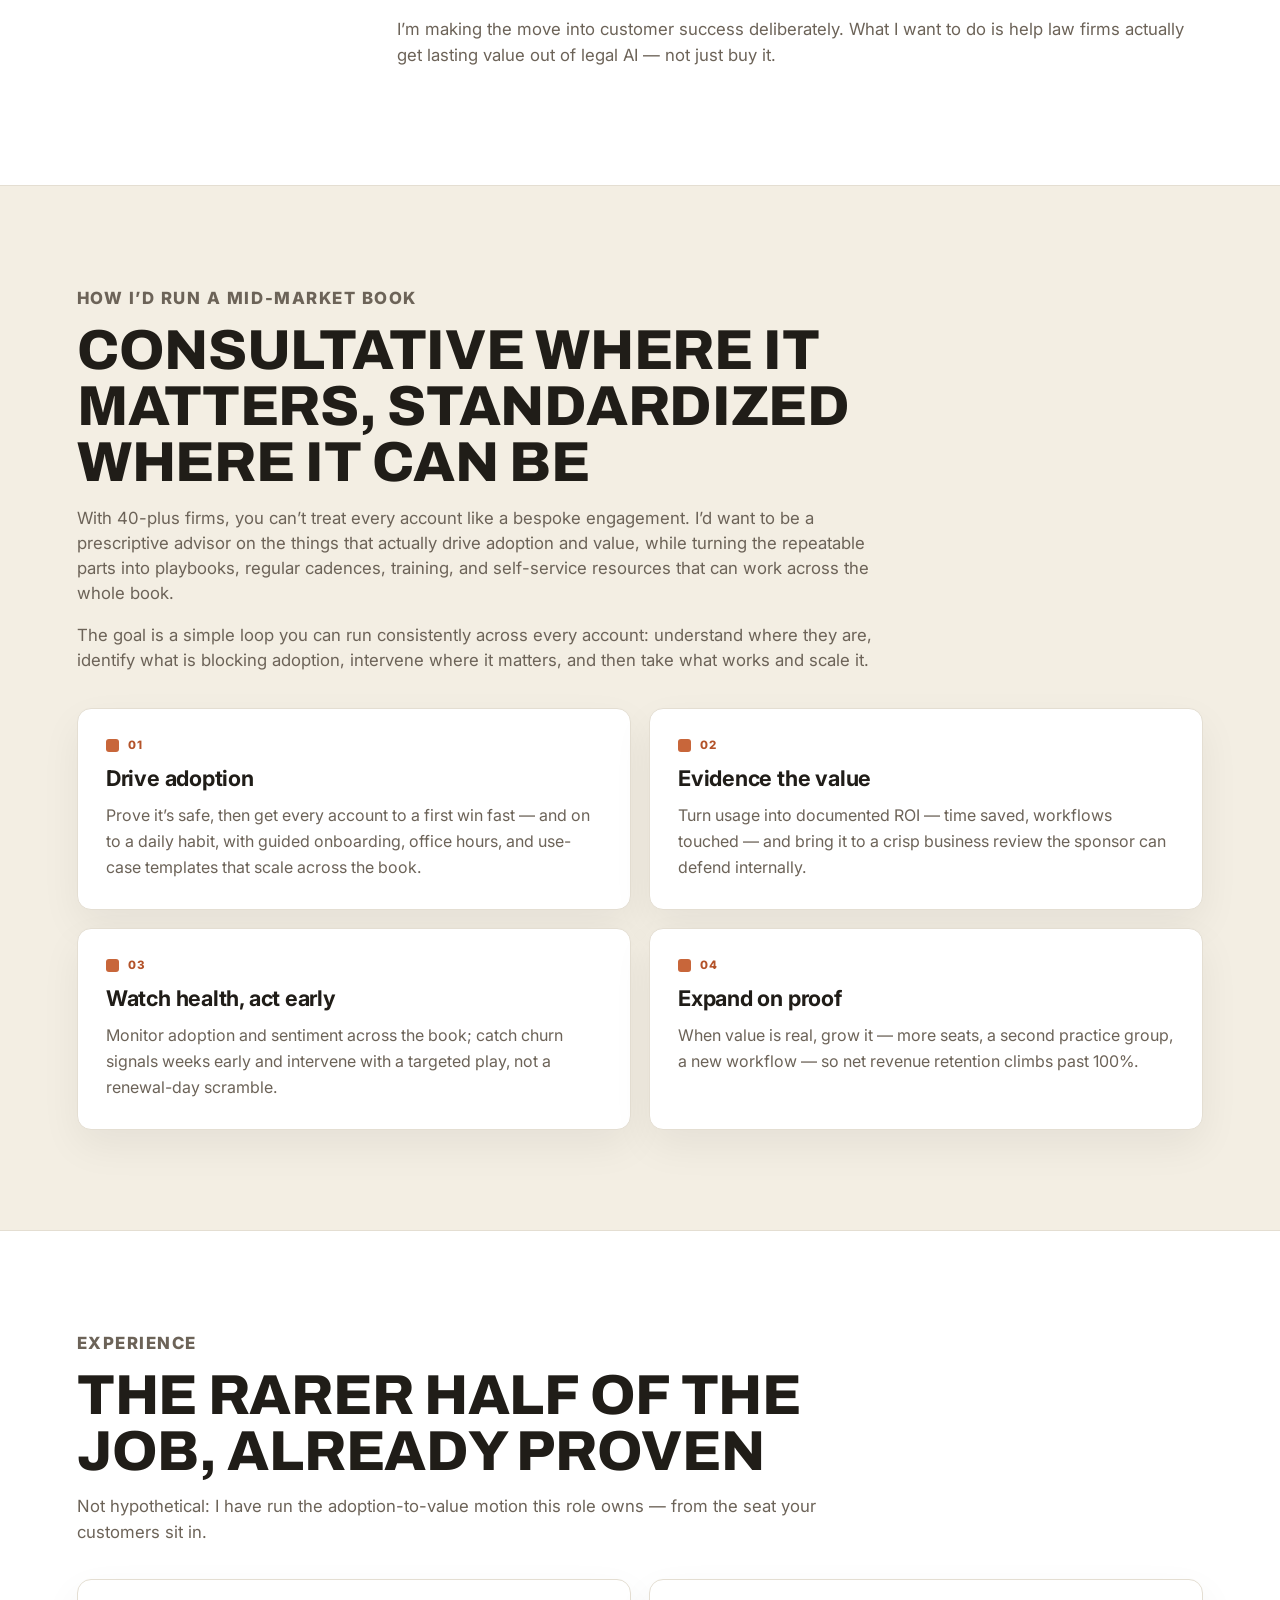
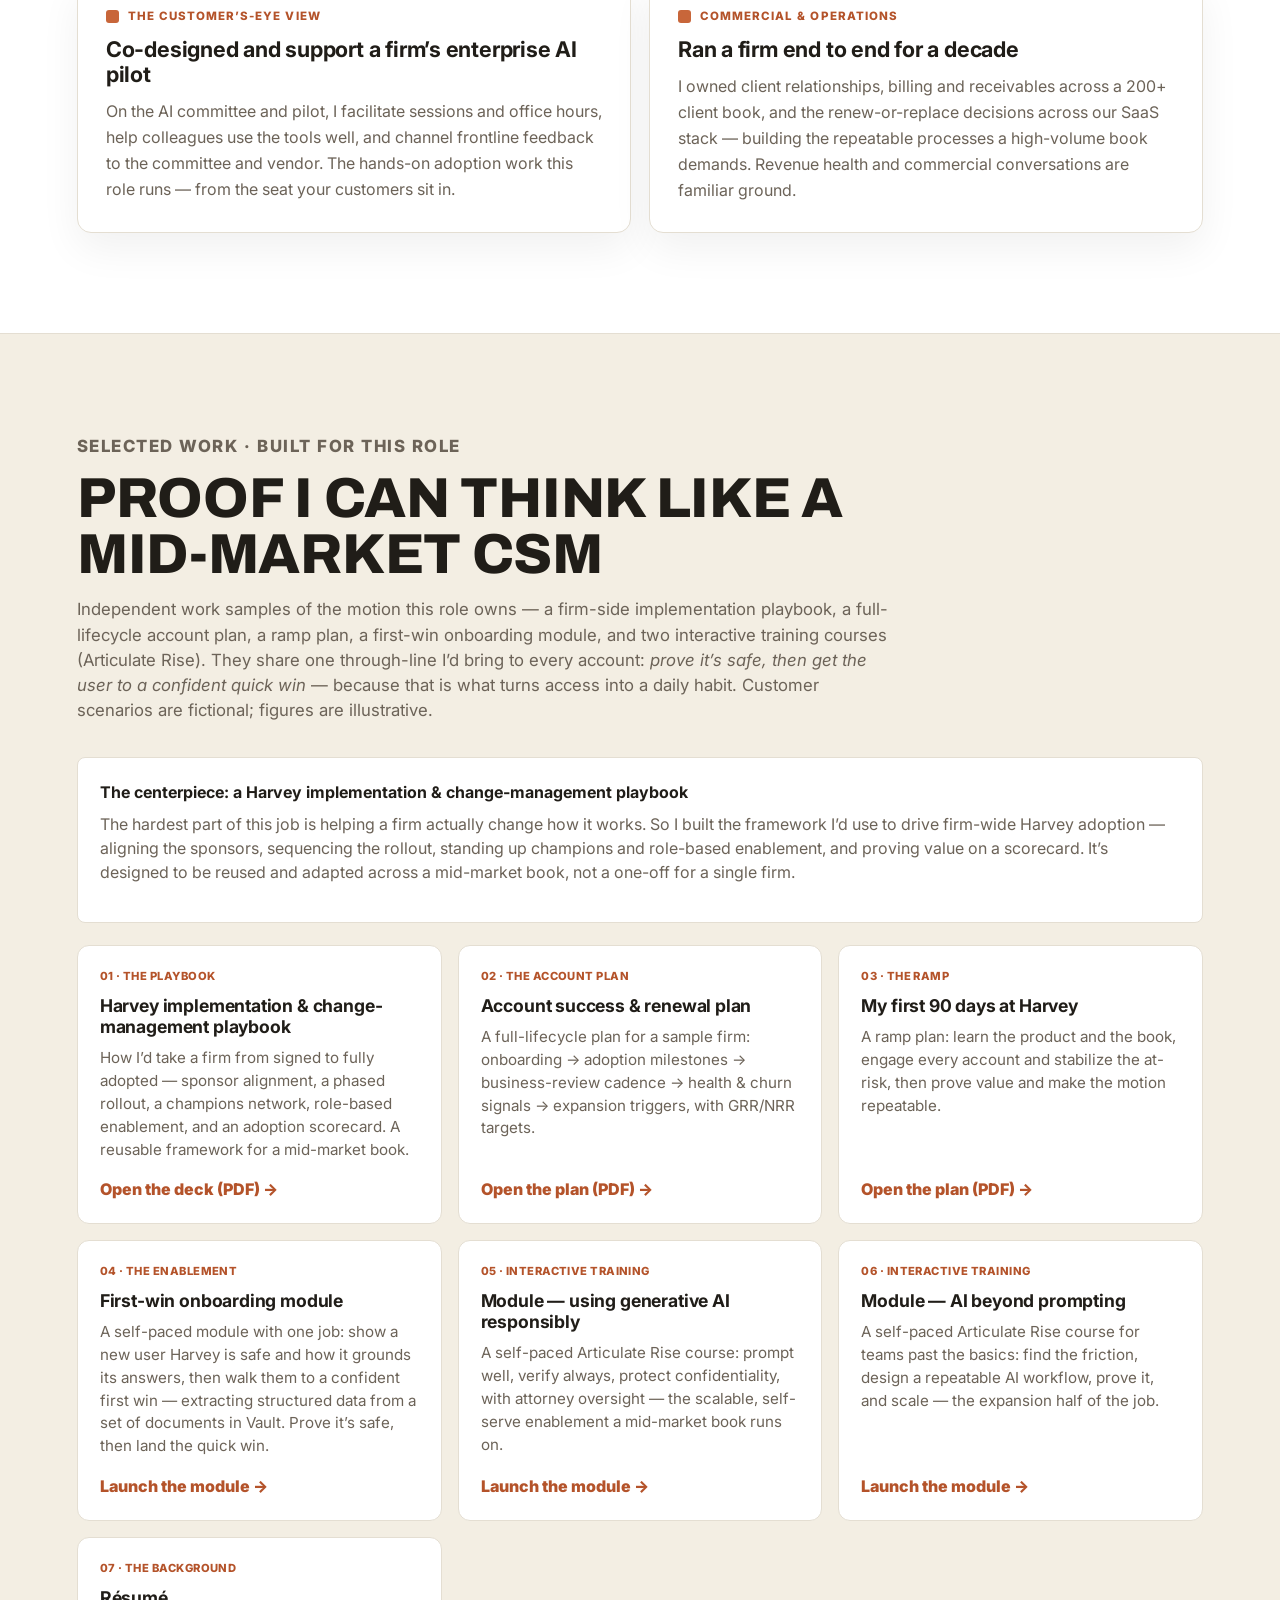
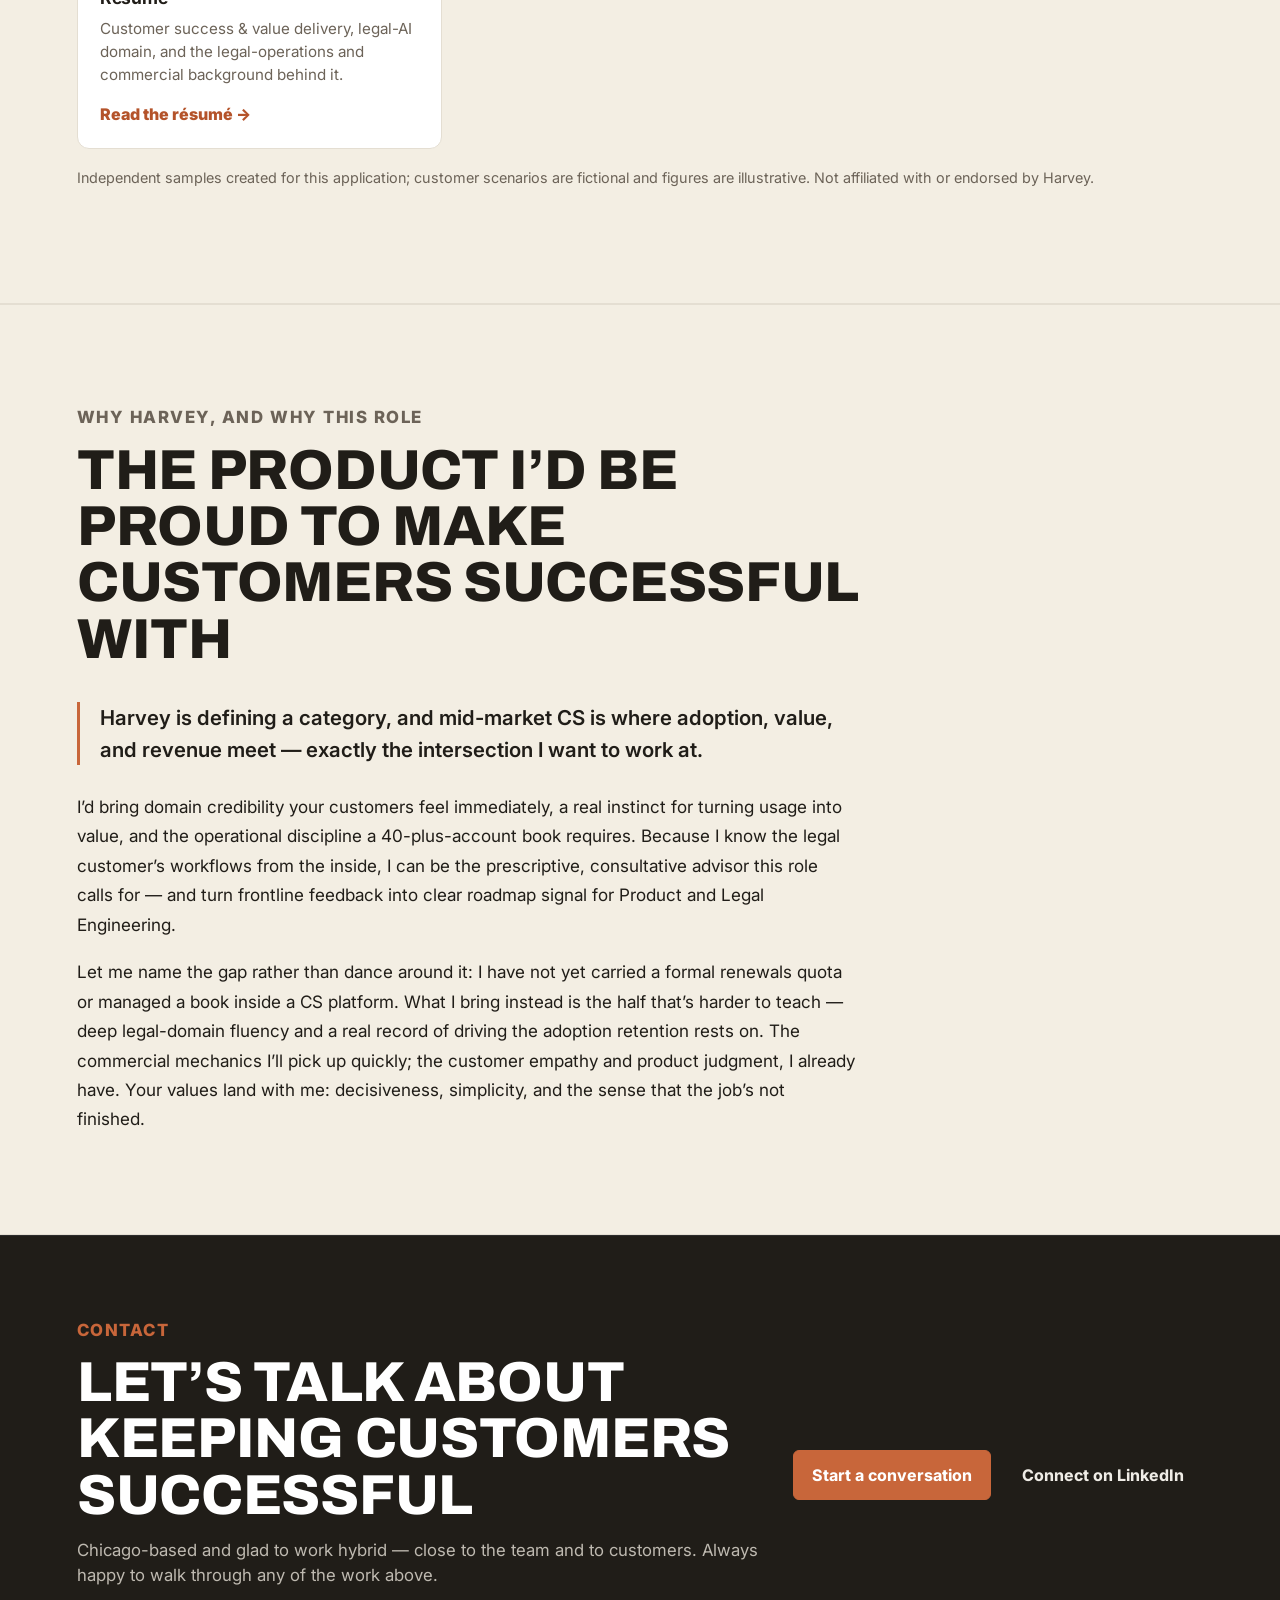
==== commit 49d53d63: "updates" ====
--- a/index.html
+++ b/index.html
@@ -52,14 +52,10 @@
           <p class="eyebrow">For Harvey &middot; Mid-Market Customer Success Manager</p>
           <h1>I make legal-AI customers successful &mdash; because I&rsquo;ve been one.</h1>
           <p class="lede">
-            Customer success built on deep legal-domain fluency and a real feel for the adoption that
-            retention and expansion depend on. I co-designed and support my firm&rsquo;s enterprise legal-AI pilot &mdash; I
-            know the workflows, the skeptics, and what turns a pilot into a daily habit.
+            Customer success grounded in real legal experience and an understanding of what actually makes adoption work. I helped design and support my firm&rsquo;s enterprise legal-AI pilot, so I&rsquo;ve seen firsthand how lawyers work, where the resistance comes from, and what it takes to move a tool from something people experiment with independently to something they actually use every day.
           </p>
           <p class="lede">
-            That is the work I want to do across a book of mid-market firms: be the prescriptive, consultative
-            advisor who integrates Harvey into how a firm actually works, then productize what works so it scales
-            &mdash; the one-to-many playbooks, cadences, and enablement that lift the whole book at once.
+            That&rsquo;s the kind of work I want to do across a group of mid-market firms: understand how each firm works, help them integrate Harvey into those workflows, and then take what works and turn it into repeatable playbooks, training, and adoption strategies that can scale across the whole customer base.
           </p>
           <div class="hero-actions" aria-label="Primary actions">
             <a class="button primary" href="#work">See the work</a>
@@ -67,36 +63,30 @@
           </div>
         </div>
 
-        <aside class="systems-panel" aria-label="Diagram: the customer value loop a CSM owns — adopt, realize value, renew, expand">
+        <aside class="systems-panel" aria-label="Diagram: approved AI becomes trusted work product through a firm&rsquo;s people, the human layer">
           <div class="stack">
             <div class="stack-layer">
-              <strong>Adopt</strong>
-              <span>deep, daily usage across the firm</span>
+              <strong>Approved GenAI tools</strong>
+              <span>drafting &middot; research &middot; analysis &middot; knowledge</span>
             </div>
-            <div class="stack-flow" aria-hidden="true">&#9660;</div>
+            <div class="stack-flow" aria-hidden="true">&#9650;&ensp;&#9660;</div>
             <div class="stack-layer human-layer">
-              <strong>Realize value</strong>
-              <span>quantify ROI &middot; run the business review</span>
+              <strong>The Human Layer</strong>
+              <span>a firm&rsquo;s people: attorneys, paralegals, staff &amp; business professionals</span>
             </div>
-            <div class="stack-flow" aria-hidden="true">&#9660;</div>
+            <div class="stack-flow" aria-hidden="true">&#9650;&ensp;&#9660;</div>
             <div class="stack-layer">
-              <strong>Renew</strong>
-              <span>value makes it a formality</span>
-            </div>
-            <div class="stack-flow" aria-hidden="true">&#9660;</div>
-            <div class="stack-layer">
-              <strong>Expand</strong>
-              <span>more seats, more workflows, more groups</span>
+              <strong>Trusted work product</strong>
+              <span>verified &middot; confidential &middot; attorney-owned &middot; client-ready</span>
             </div>
           </div>
-          <p class="loop-caption">&#8635; every quarter, on evidence &mdash; the loop a CSM owns</p>
+          <p class="loop-caption">Adoption lives in the human layer &mdash; that&rsquo;s the work I do</p>
         </aside>
       </section>
 
       <section class="thesis-band" aria-label="Positioning statement">
         <p>
-          Retention isn&rsquo;t a renewal conversation at the end of the year. It&rsquo;s the value you build
-          every quarter &mdash; and firm-side adoption is where it starts.
+          Retention isn&rsquo;t something solved at renewal. It&rsquo;s something earned through day-by-day engagement &mdash; helping firms optimize how they use the product and experience real value.
         </p>
       </section>
 
@@ -105,19 +95,26 @@
           <img class="about-photo" src="headshot.jpg" alt="Portrait of Alex Donnelly" width="280" height="280" loading="lazy">
           <div class="section-heading about-copy">
             <p class="eyebrow">About</p>
-            <h2>I&rsquo;ve sat in your customer&rsquo;s chair</h2>
-            <p>
-              Most recently, as a senior litigation paralegal, I co-designed and support my firm&rsquo;s enterprise legal-AI
-              pilot &mdash; serving on the AI committee, facilitating sessions and office hours, integrating tools like Microsoft
-              Copilot and Filevine&rsquo;s LOIS into daily work, and earning trust from staff to partners. I know
-              what it takes to move a skeptical firm from access to a daily habit.
-            </p>
-            <p>
-              Before that, for more than a decade I ran a boutique firm end to end &mdash; client relationships,
-              billing and receivables, and the renew-or-replace decisions across our software stack. So a book of
-              business, health metrics, and a revenue conversation aren&rsquo;t abstractions to me. I&rsquo;m
-              moving into customer success deliberately, because helping people get lasting value from legal AI is
-              the work I want to do.
+            <h2>I think like a mid-market Harvey client</h2>
+            <p>Because I come from that world &mdash; I&rsquo;ve been on the customer side of these decisions.</p>
+            <p>
+              Most recently, as a senior litigation paralegal, I helped design and support my firm&rsquo;s
+              enterprise legal-AI pilot. I&rsquo;ve served on the AI committee, helped run sessions and office
+              hours, worked with tools like Microsoft Copilot and Filevine LOIS, and dealt directly with the
+              challenge of getting everyone from staff to partners comfortable enough with a new tool to
+              actually use it. I understand what it takes to move a firm from simply having access to building
+              real habits around the technology.
+            </p>
+            <p>
+              Before that, I spent more than a decade at a small law firm where I was involved in much more
+              than litigation work. I dealt with clients, billing and receivables, and the practical decisions
+              around what technology we paid for, kept, replaced, or stopped using. So managing a book of
+              business, watching customer health, and having conversations about value and spend all make
+              intuitive sense to me.
+            </p>
+            <p>
+              I&rsquo;m making the move into customer success deliberately. What I want to do is help law firms
+              actually get lasting value out of legal AI &mdash; not just buy it.
             </p>
           </div>
         </div>
@@ -126,11 +123,16 @@
       <section id="approach" class="section muted">
         <div class="section-heading">
           <p class="eyebrow">How I&rsquo;d run a mid-market book</p>
-          <h2>Consultative where it counts &mdash; productized so it scales</h2>
-          <p>
-            A mid-market book of 40+ firms can&rsquo;t be high-touch everywhere, so I do both: act as the
-            prescriptive advisor inside each account, and productize the routine into one-to-many playbooks,
-            cadences, and self-serve enablement that lift the whole book at once. One simple loop, run everywhere.
+          <h2>Consultative where it matters, standardized where it can be</h2>
+          <p>
+            With 40-plus firms, you can&rsquo;t treat every account like a bespoke engagement. I&rsquo;d want to be a
+            prescriptive advisor on the things that actually drive adoption and value, while turning the
+            repeatable parts into playbooks, regular cadences, training, and self-service resources that can work
+            across the whole book.
+          </p>
+          <p>
+            The goal is a simple loop you can run consistently across every account: understand where they are,
+            identify what is blocking adoption, intervene where it matters, and then take what works and scale it.
           </p>
         </div>
         <div class="exp-grid">
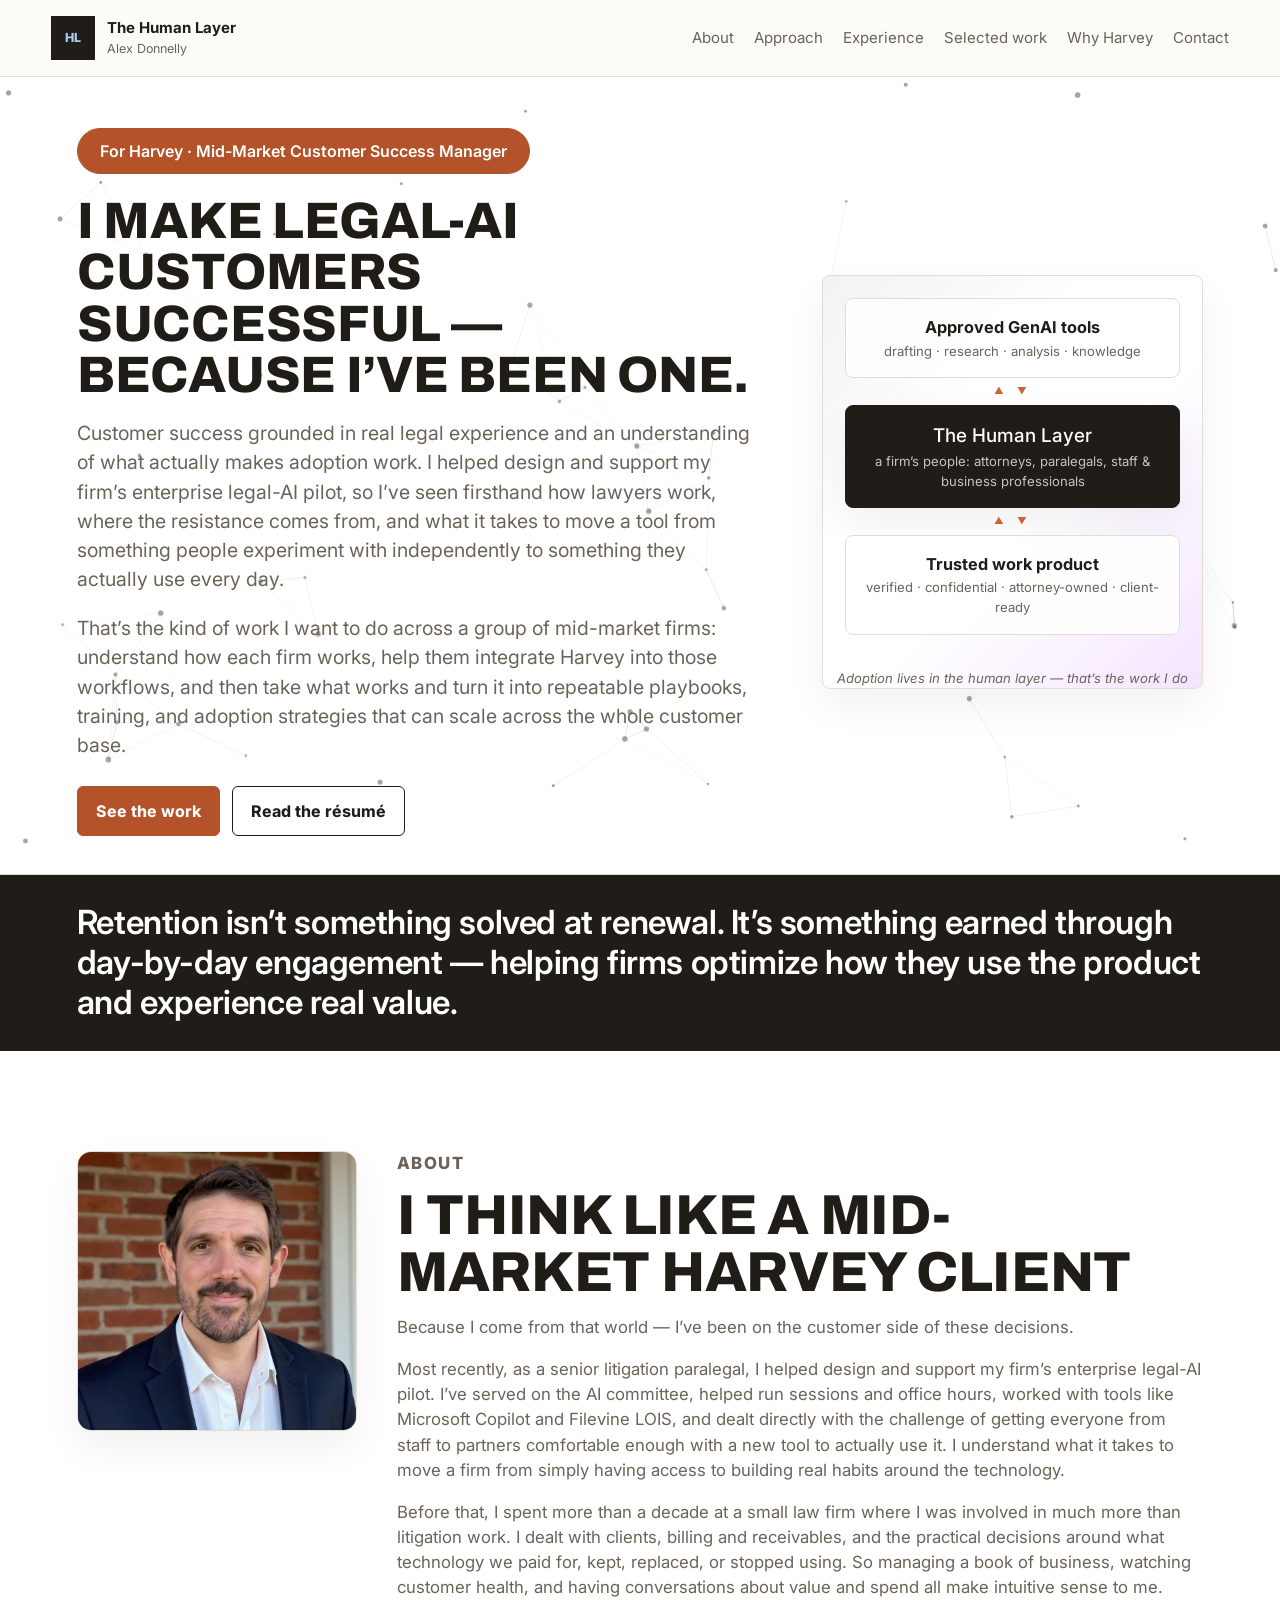
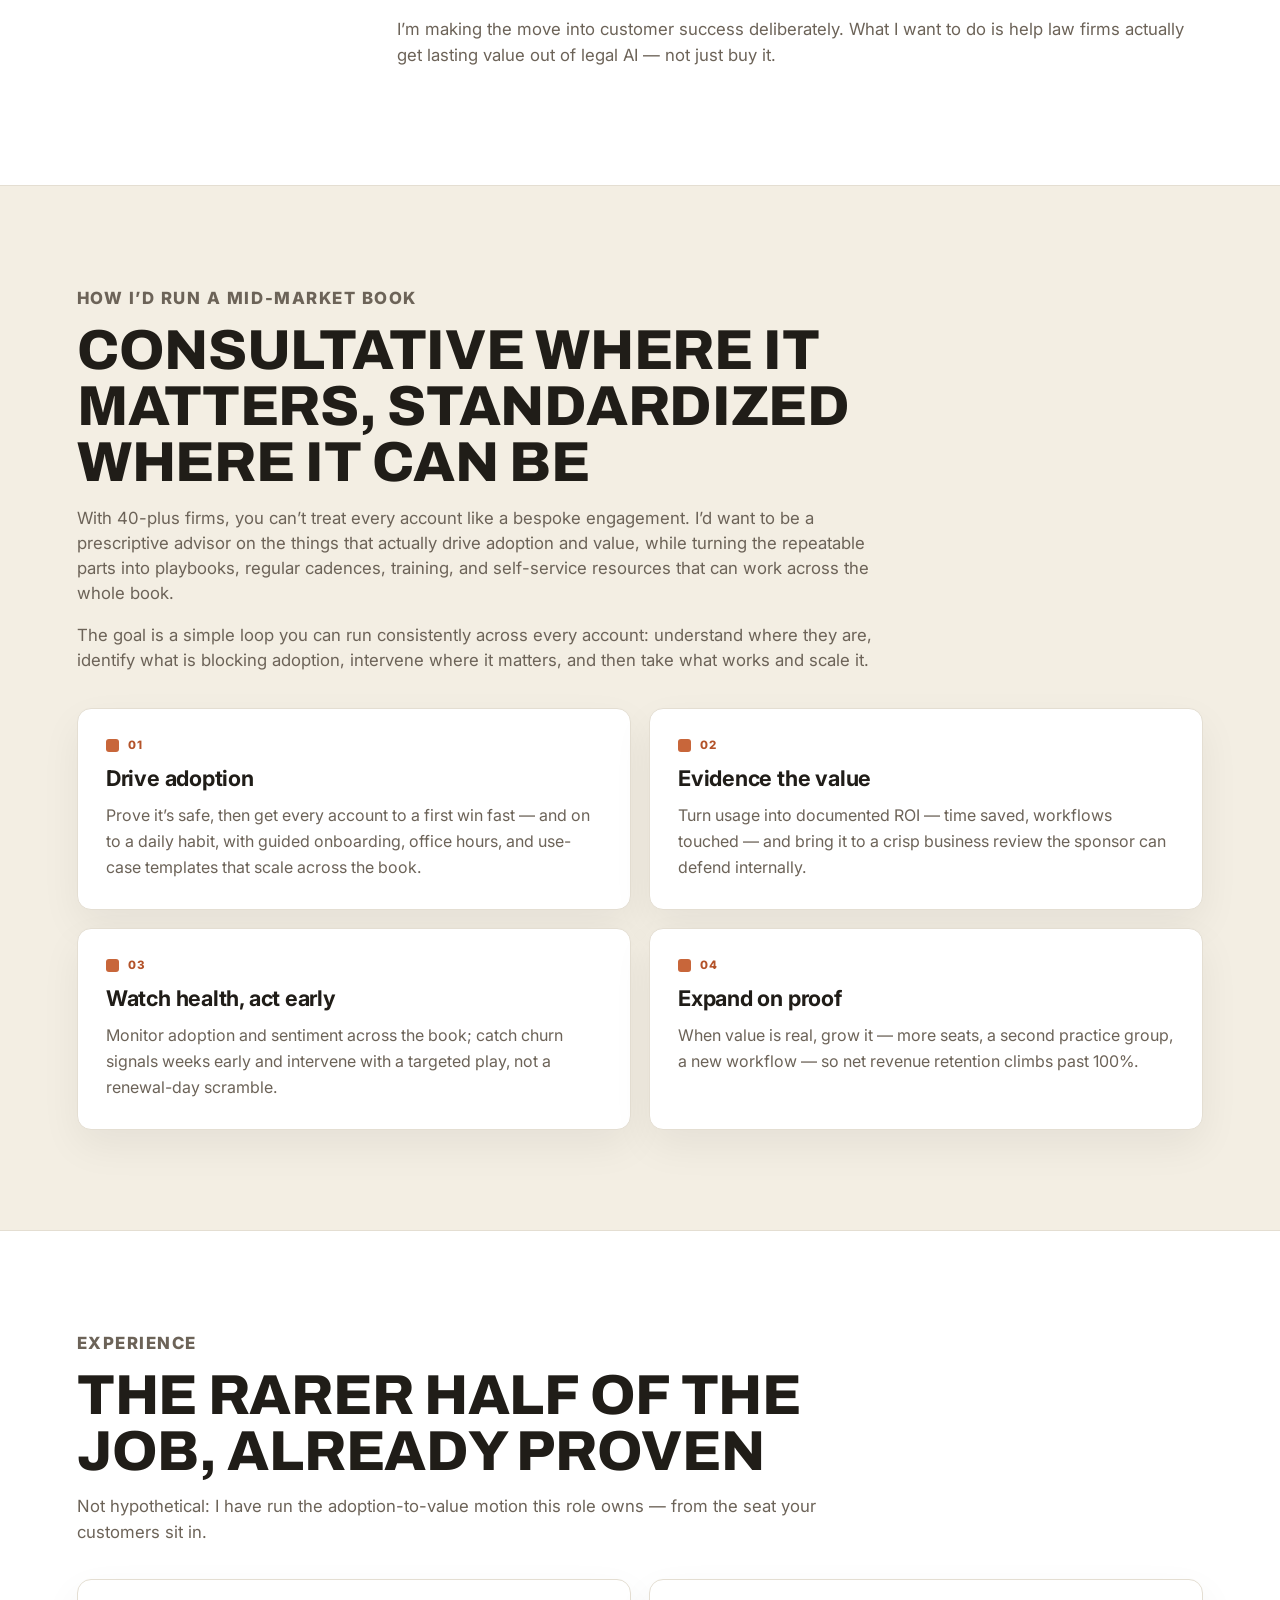
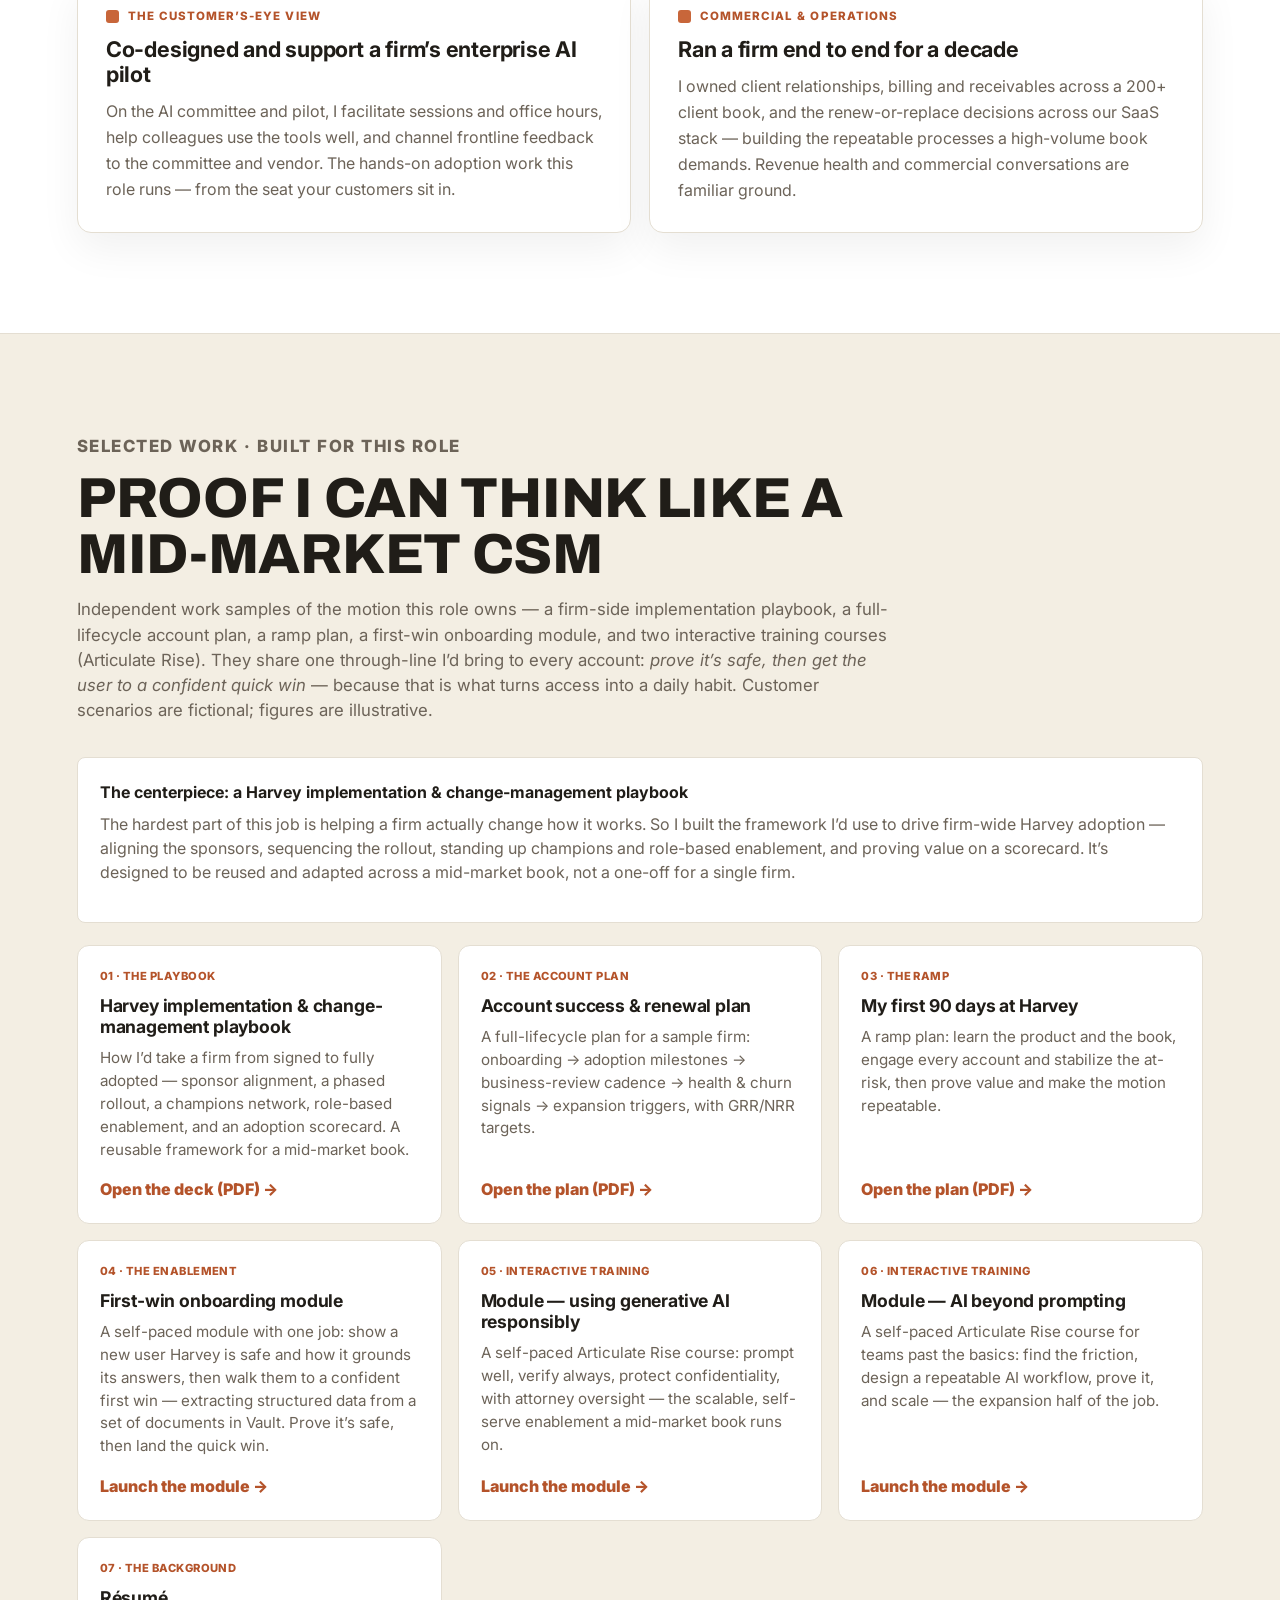
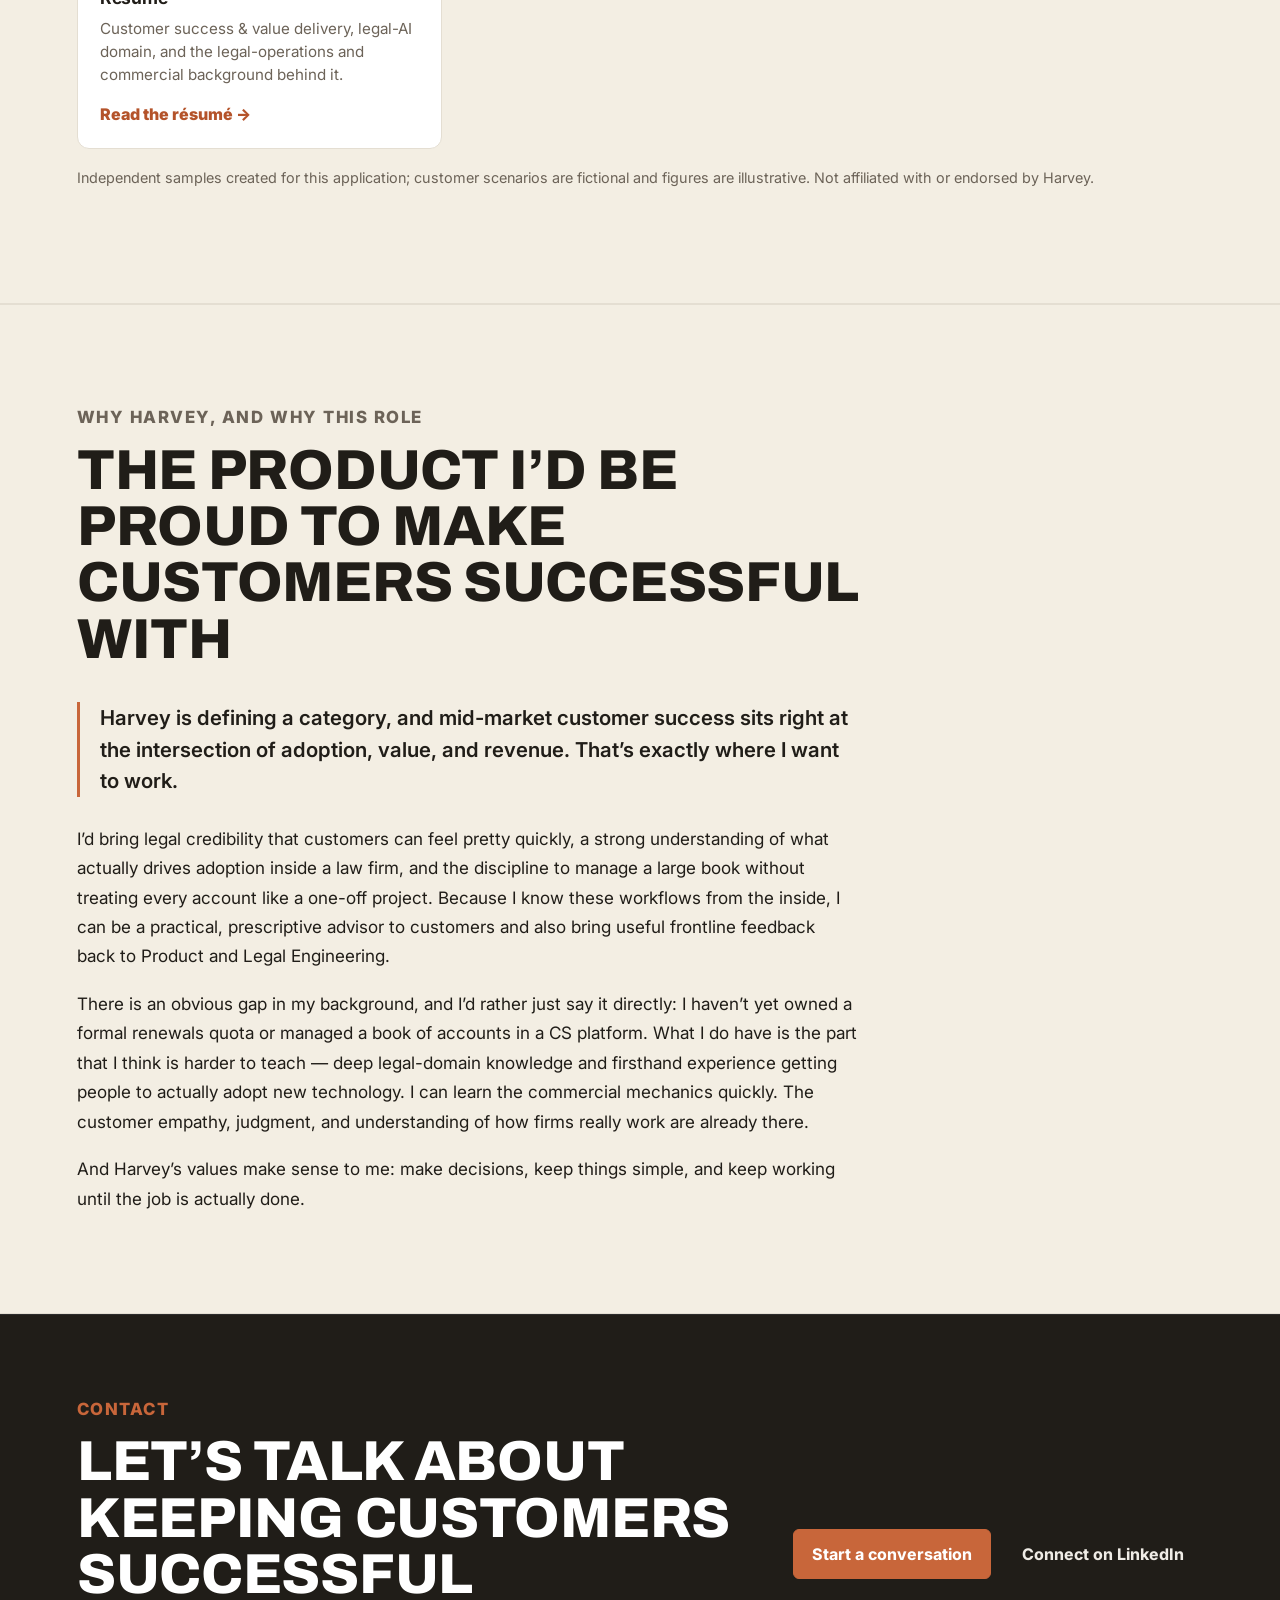
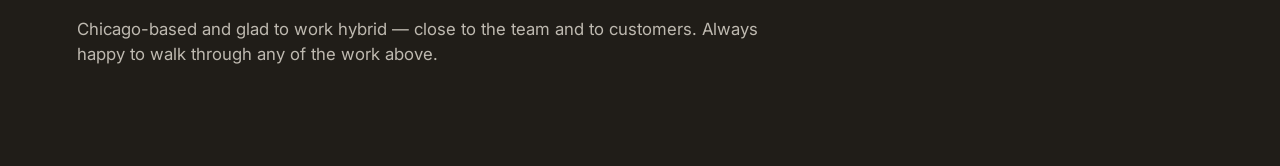
==== commit 54bd096c: "resume" ====
--- a/index.html
+++ b/index.html
@@ -284,23 +284,26 @@
         </div>
         <div class="prose">
           <p class="lead">
-            Harvey is defining a category, and mid-market CS is where adoption, value, and revenue meet &mdash;
-            exactly the intersection I want to work at.
-          </p>
-          <p>
-            I&rsquo;d bring domain credibility your customers feel immediately, a real instinct for turning usage
-            into value, and the operational discipline a 40-plus-account book requires. Because I know the legal
-            customer&rsquo;s workflows from the inside, I can be the prescriptive, consultative advisor this role
-            calls for &mdash; and turn frontline feedback into clear roadmap signal for Product and Legal
-            Engineering.
-          </p>
-          <p>
-            Let me name the gap rather than dance around it: I have not yet carried a formal renewals quota or
-            managed a book inside a CS platform. What I bring instead is the half that&rsquo;s harder to teach
-            &mdash; deep legal-domain fluency and a real record of driving the adoption retention rests on. The
-            commercial mechanics I&rsquo;ll pick up quickly; the customer empathy and product judgment, I already
-            have. Your values land with me: decisiveness, simplicity, and the sense that the job&rsquo;s not
-            finished.
+            Harvey is defining a category, and mid-market customer success sits right at the intersection of
+            adoption, value, and revenue. That&rsquo;s exactly where I want to work.
+          </p>
+          <p>
+            I&rsquo;d bring legal credibility that customers can feel pretty quickly, a strong understanding of what
+            actually drives adoption inside a law firm, and the discipline to manage a large book without treating
+            every account like a one-off project. Because I know these workflows from the inside, I can be a
+            practical, prescriptive advisor to customers and also bring useful frontline feedback back to Product
+            and Legal Engineering.
+          </p>
+          <p>
+            There is an obvious gap in my background, and I&rsquo;d rather just say it directly: I haven&rsquo;t yet
+            owned a formal renewals quota or managed a book of accounts in a CS platform. What I do have is the part
+            that I think is harder to teach &mdash; deep legal-domain knowledge and firsthand experience getting
+            people to actually adopt new technology. I can learn the commercial mechanics quickly. The customer
+            empathy, judgment, and understanding of how firms really work are already there.
+          </p>
+          <p>
+            And Harvey&rsquo;s values make sense to me: make decisions, keep things simple, and keep working until
+            the job is actually done.
           </p>
         </div>
       </section>
